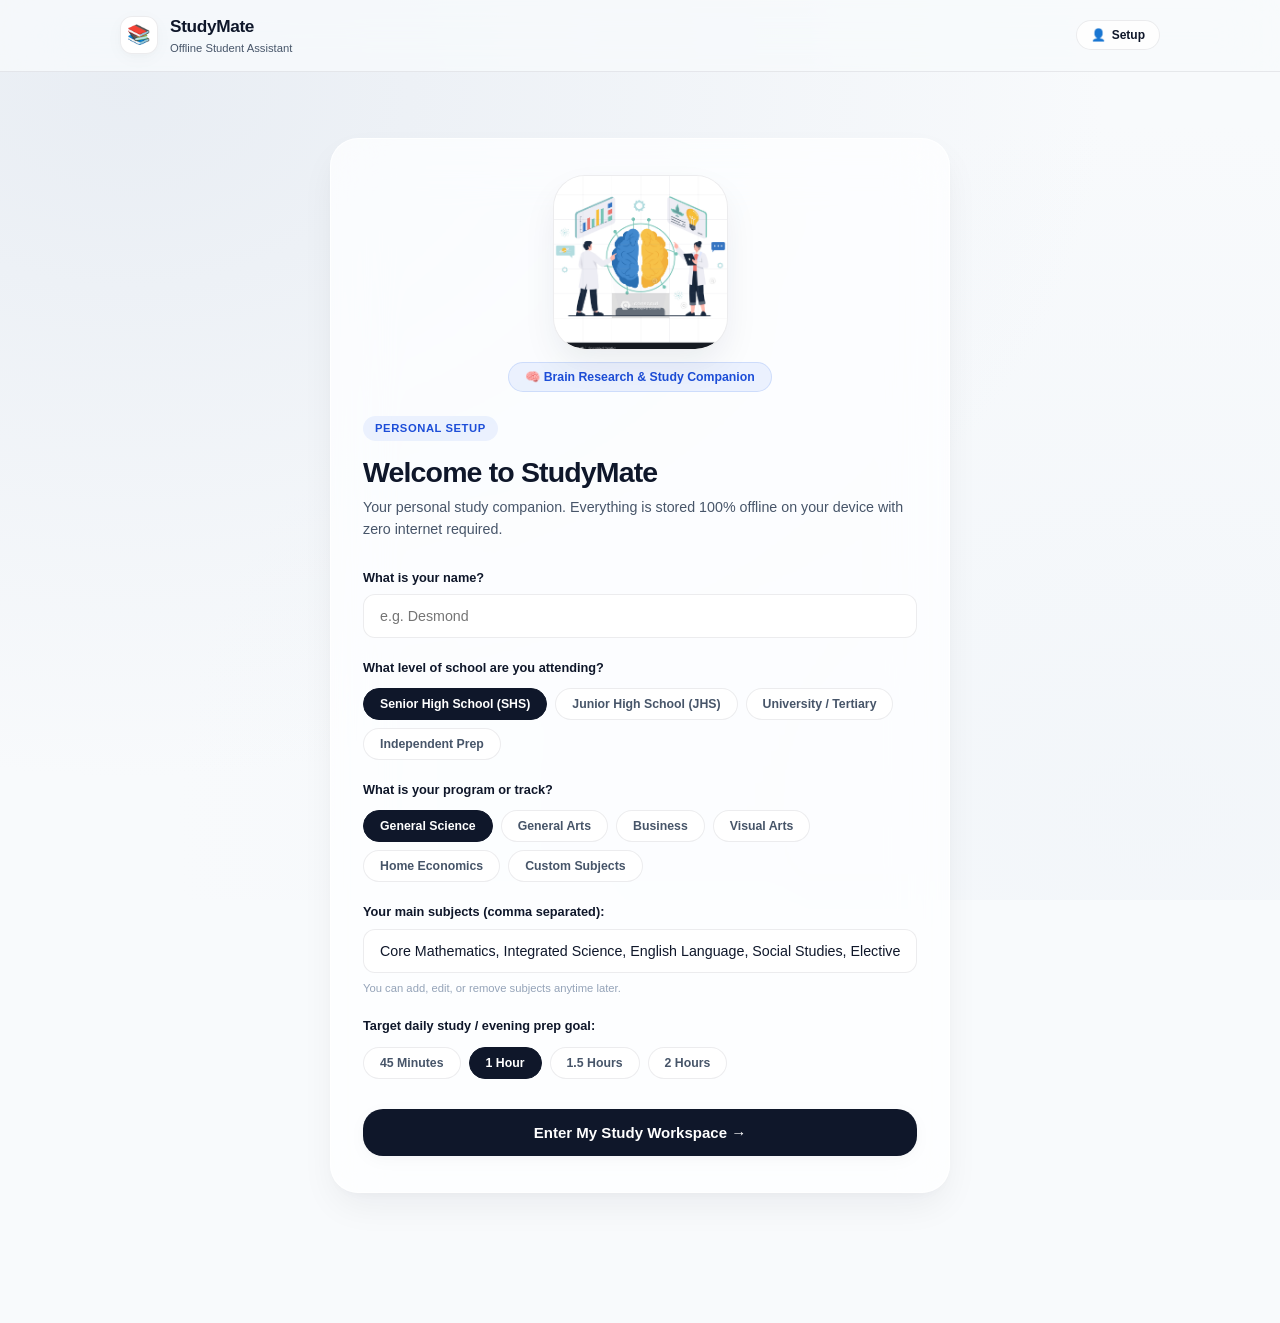
==== android/app/src/main/assets/www/index.html @ 277d9dea "Initial commit: StudyMate GH Offline Student Planner" ====
<!DOCTYPE html>
<html lang="en">
<head>
  <meta charset="UTF-8">
  <meta name="viewport" content="width=device-width, initial-scale=1.0, viewport-fit=cover">
  <title>StudyMate - Offline Student Assistant & Planner</title>
  <meta name="description" content="Minimalist, 100% offline personal student assistant, timetable, and study planner.">
  <meta name="theme-color" content="#f8fafc">
  <meta name="apple-mobile-web-app-capable" content="yes">
  <meta name="apple-mobile-web-app-status-bar-style" content="default">
  <link rel="manifest" href="manifest.json">
  <link rel="stylesheet" href="styles.css">
</head>
<body>
  <div class="app-layout">
    
    <!-- Top Fluid Header -->
    <header class="app-header">
      <div class="header-inner">
        <div class="brand-group">
          <div class="brand-mark">📚</div>
          <div>
            <h1 class="brand-text-title">StudyMate</h1>
            <p class="brand-text-sub">Offline Student Assistant</p>
          </div>
        </div>

        <div class="header-controls">
          <button id="btn-header-profile" class="btn-liquid btn-liquid-secondary" style="font-size: 0.8rem; padding: 7px 14px;" title="Profile & Settings">
            👤 <span id="header-user-label">Profile</span>
          </button>
        </div>
      </div>
    </header>

    <!-- Main Fluid Content Container -->
    <main class="content-wrapper">

      <!-- ================= 1. INITIAL INTRO & SETUP SCREEN ================= -->
      <section id="view-intro" class="intro-container">
        <div class="intro-hero-card">
          <div class="intro-mascot-wrapper">
            <div class="mascot-capsule-mini">
              <img src="People working on Brain Research Insight.png" alt="Brain Research & Insight" class="mascot-img">
            </div>
            <div class="mascot-intro-tag">🧠 Brain Research & Study Companion</div>
          </div>
          <span class="intro-badge">Personal Setup</span>
          <h2 class="intro-title">Welcome to StudyMate</h2>
          <p class="intro-subtitle">Your personal study companion. Everything is stored 100% offline on your device with zero internet required.</p>

          <form id="form-intro-setup" class="intro-form">
            <!-- Name Field -->
            <div class="form-field-group">
              <label for="intro-name" class="field-label">What is your name?</label>
              <input type="text" id="intro-name" class="input-liquid" placeholder="e.g. Desmond" required autocomplete="name">
            </div>

            <!-- School Level -->
            <div class="form-field-group">
              <label class="field-label">What level of school are you attending?</label>
              <div class="chip-options-grid" id="school-level-chips">
                <button type="button" class="select-chip active" data-level="Senior High School (SHS)">Senior High School (SHS)</button>
                <button type="button" class="select-chip" data-level="Junior High School (JHS)">Junior High School (JHS)</button>
                <button type="button" class="select-chip" data-level="University / Tertiary">University / Tertiary</button>
                <button type="button" class="select-chip" data-level="Independent / NovDec">Independent Prep</button>
              </div>
            </div>

            <!-- Program / Track -->
            <div class="form-field-group">
              <label class="field-label">What is your program or track?</label>
              <div class="chip-options-grid" id="program-track-chips">
                <button type="button" class="select-chip active" data-track="General Science">General Science</button>
                <button type="button" class="select-chip" data-track="General Arts">General Arts</button>
                <button type="button" class="select-chip" data-track="Business">Business</button>
                <button type="button" class="select-chip" data-track="Visual Arts">Visual Arts</button>
                <button type="button" class="select-chip" data-track="Home Economics">Home Economics</button>
                <button type="button" class="select-chip" data-track="Custom">Custom Subjects</button>
              </div>
            </div>

            <!-- Subjects to Include -->
            <div class="form-field-group">
              <label for="intro-subjects-input" class="field-label">Your main subjects (comma separated):</label>
              <input type="text" id="intro-subjects-input" class="input-liquid" value="Core Mathematics, Integrated Science, English Language, Social Studies, Elective Mathematics, Physics, Chemistry, Biology">
              <span class="field-hint">You can add, edit, or remove subjects anytime later.</span>
            </div>

            <!-- Daily Prep Goal -->
            <div class="form-field-group">
              <label class="field-label">Target daily study / evening prep goal:</label>
              <div class="chip-options-grid" id="prep-goal-chips">
                <button type="button" class="select-chip" data-goal="45">45 Minutes</button>
                <button type="button" class="select-chip active" data-goal="60">1 Hour</button>
                <button type="button" class="select-chip" data-goal="90">1.5 Hours</button>
                <button type="button" class="select-chip" data-goal="120">2 Hours</button>
              </div>
            </div>

            <button type="submit" class="btn-start-workspace">
              Enter My Study Workspace →
            </button>
          </form>
        </div>
      </section>

      <!-- ================= 2. PERSONAL DASHBOARD (ACTIVE WORKSPACE) ================= -->
      <section id="view-dashboard" class="dashboard-view" style="display: none;">
        
        <!-- Segmented iOS Navigation Control -->
        <div class="segmented-nav-container">
          <div class="segmented-nav" id="segmented-nav">
            <button class="segment-btn active" data-tab="assistant">Assistant</button>
            <button class="segment-btn" data-tab="timetable">Timetable</button>
            <button class="segment-btn" data-tab="assignments">Assignments & Tasks</button>
            <button class="segment-btn" data-tab="goals">Goals & Habits</button>
            <button class="segment-btn" data-tab="focus">Prep Timer</button>
            <button class="segment-btn" data-tab="about">About</button>
          </div>
        </div>

        <!-- TAB 1: ASSISTANT -->
        <div id="tab-assistant" class="tab-pane active">
          <div class="liquid-assistant-card">
            <div class="assistant-top-row">
              <h2 class="assistant-user-greeting" id="dash-greeting">Hello, Desmond</h2>
              <span class="assistant-copilot-tag">✨ Personal Study Copilot</span>
            </div>
            <p class="assistant-body-message" id="dash-assistant-msg">
              Welcome to your personal study hub. All your timetable slots, deadlines, and study streaks will be organized right here.
            </p>

            <!-- Interactive Animated Study Buddy -->
            <div class="mascot-companion-card" id="mascot-companion-widget">
              <div class="mascot-capsule" id="mascot-tap-trigger" title="Tap for study insight!">
                <img src="People working on Brain Research Insight.png" alt="Brain Research Insight" class="mascot-img" id="assistant-mascot-img">
                <div class="mascot-tap-hint">Tap me! ⚡</div>
              </div>
              <div class="mascot-speech-content">
                <div class="mascot-speech-header">
                  <span class="mascot-name-badge">🧠 StudyMate Buddy</span>
                  <span class="mascot-status-tag" id="companion-status-tag">Deep Focus</span>
                </div>
                <div class="mascot-speech-bubble" id="companion-speech-bubble">
                  <p id="companion-speech-text">“Ready to dive into focused study & insight? Let's build some serious momentum!”</p>
                </div>
              </div>
            </div>

            <div class="assistant-callout-liquid" id="dash-callout-box">
              <div class="callout-icon-circle" id="dash-callout-icon">📋</div>
              <div>
                <div class="callout-heading" id="dash-callout-title">Ready to set up your schedule?</div>
                <div class="callout-desc" id="dash-callout-desc">You can start by adding your class periods, upcoming homework, or evening prep targets.</div>
              </div>
            </div>

            <div class="quick-action-strip">
              <button id="btn-quick-add-task" class="btn-liquid btn-liquid-primary">+ Add Assignment</button>
              <button id="btn-quick-add-period" class="btn-liquid btn-liquid-secondary">+ Add Timetable Slot</button>
              <button id="btn-quick-timer" class="btn-liquid btn-liquid-secondary">Start Prep Timer</button>
            </div>
          </div>

          <!-- EXAM HORIZON (WASSCE / TARGET READINESS TRACKER) -->
          <div class="liquid-section" style="margin-top: 24px;">
            <div class="horizon-card" id="exam-horizon-card">
              <div class="horizon-header">
                <div>
                  <span class="horizon-eyebrow">📅 EXAM HORIZON</span>
                  <h3 class="horizon-name" id="horizon-exam-name">WASSCE</h3>
                </div>
                <button class="btn-horizon-config" id="btn-config-exam" type="button" title="Set target exam or date">⚙ Configure</button>
              </div>

              <div class="horizon-days-stat">
                <span class="horizon-big-num" id="horizon-days-left">--</span>
                <div class="horizon-days-label-group">
                  <span class="horizon-days-unit">Days Remaining</span>
                  <span class="horizon-date-target" id="horizon-target-date-str">Target Date</span>
                </div>
              </div>

              <div class="horizon-progress-track">
                <div class="horizon-progress-bar" id="horizon-progress-fill" style="width: 50%;"></div>
              </div>

              <div class="horizon-metrics-row">
                <div class="horizon-metric">
                  <span class="metric-val" id="horizon-prep-hours">-- hrs</span>
                  <span class="metric-lbl">Est. Prep Capacity</span>
                </div>
                <div class="horizon-metric-divider"></div>
                <div class="horizon-metric">
                  <span class="metric-val" id="horizon-weeks-left">-- wks</span>
                  <span class="metric-lbl">Weeks to Exam</span>
                </div>
                <div class="horizon-metric-divider"></div>
                <div class="horizon-metric">
                  <span class="metric-val" id="horizon-urgency-tag">On Track</span>
                  <span class="metric-lbl">Pacing Status</span>
                </div>
              </div>
            </div>
          </div>

          <!-- CLASS READY GUARDIAN (ESSENTIAL KIT CHECKLIST) -->
          <div class="liquid-section" style="margin-top: 24px;">
            <div class="kit-card" id="kit-guardian-card">
              <div class="kit-header-row">
                <div>
                  <div class="kit-eyebrow-row">
                    <span class="kit-badge-shield">🛡️ Anti-Sack Guardian</span>
                    <span class="kit-status-tag" id="kit-packed-status">0/0 Packed</span>
                  </div>
                  <h3 class="kit-title" id="kit-schedule-heading">Tomorrow's Kit Checklist</h3>
                  <p class="kit-sub" id="kit-schedule-sub">Never get sacked from class for missing graph books, mathsets, or lab gear.</p>
                </div>
                <button class="btn-liquid btn-liquid-secondary" style="font-size: 0.74rem; padding: 5px 12px;" id="btn-add-kit-item" type="button">+ Add Kit Item</button>
              </div>

              <div class="kit-items-list" id="kit-items-container">
                <!-- Dynamically rendered kit rows -->
              </div>
            </div>
          </div>

          <!-- Urgent / Upcoming Homework Strip -->
          <div class="liquid-section" style="margin-top: 24px;">
            <div class="section-header-row">
              <h3 class="section-title">Upcoming Tasks & Homework</h3>
              <span id="badge-urgent-count" class="item-tag tag-blue">0 items</span>
            </div>
            <div class="liquid-card" id="dash-tasks-container">
              <!-- Populated or empty state -->
            </div>
          </div>
        </div>

        <!-- TAB 2: TIMETABLE -->
        <div id="tab-timetable" class="tab-pane" style="display: none;">
          <div class="liquid-section">
            <div class="section-header-row">
              <div>
                <h3 class="section-title">Weekly Schedule</h3>
                <p class="brand-text-sub">Classes, practicals, and evening boarding prep</p>
              </div>
              <button id="btn-modal-add-timetable" class="btn-liquid btn-liquid-primary">+ Add Slot</button>
            </div>

            <!-- Day Selector Pills -->
            <div class="chip-options-grid" id="timetable-day-chips" style="margin: 6px 0 14px 0;">
              <button class="select-chip active" data-day="1">Monday</button>
              <button class="select-chip" data-day="2">Tuesday</button>
              <button class="select-chip" data-day="3">Wednesday</button>
              <button class="select-chip" data-day="4">Thursday</button>
              <button class="select-chip" data-day="5">Friday</button>
              <button class="select-chip" data-day="6">Saturday</button>
              <button class="select-chip" data-day="0">Sunday</button>
            </div>

            <div class="liquid-card" id="timetable-content-card">
              <!-- Populated timetable slots or clean empty state -->
            </div>
          </div>
        </div>

        <!-- TAB 3: ASSIGNMENTS & GROUP WORK -->
        <div id="tab-assignments" class="tab-pane" style="display: none;">
          <div class="liquid-section">
            <div class="section-header-row">
              <div>
                <h3 class="section-title">Assignments & Group Work</h3>
                <p class="brand-text-sub">Manage individual tasks and coordinate group members</p>
              </div>
              <button id="btn-modal-add-assignment" class="btn-liquid btn-liquid-primary">+ New Task</button>
            </div>

            <div id="assignments-almost-due-banner" style="display: none;"></div>
            <div class="chip-options-grid" id="assignment-filter-chips" style="margin: 6px 0 14px 0;">
              <button class="select-chip active" data-filter="all">All</button>
              <button class="select-chip" data-filter="pending">To-Do</button>
              <button class="select-chip" data-filter="group">Group Projects</button>
              <button class="select-chip" data-filter="completed">Completed</button>
            </div>

            <div class="liquid-card" id="assignments-content-card">
              <!-- Populated assignments or clean empty state -->
            </div>
          </div>
        </div>

        <!-- TAB 4: GOALS & HABITS -->
        <div id="tab-goals" class="tab-pane" style="display: none;">
          <div class="liquid-section">
            <div class="section-header-row">
              <div>
                <h3 class="section-title">Daily Goals & Study Habits</h3>
                <p class="brand-text-sub">Keep track of daily targets and study consistency</p>
              </div>
              <button id="btn-modal-add-goal" class="btn-liquid btn-liquid-primary">+ Add Target</button>
            </div>

            <div class="liquid-card" id="goals-content-card" style="margin-top: 10px;">
              <!-- Populated goals or clean empty state -->
            </div>
          </div>
        </div>

        <!-- TAB 5: PREP TIMER -->
        <div id="tab-focus" class="tab-pane" style="display: none;">
          <div class="liquid-section">
            <div class="section-header-row">
              <div>
                <h3 class="section-title">Focus & Prep Timer</h3>
                <p class="brand-text-sub">Offline study sessions with synthesized chime</p>
              </div>
            </div>

            <div class="liquid-card" style="text-align: center; padding: 36px 20px;">
              <!-- Focus Activity Stage (Lottie Vector Animation - Man Repairing Motherboard) -->
              <div class="timer-mascot-stage">
                <div class="timer-mascot-capsule" id="timer-mascot-box">
                  <div id="prep-lottie-stage" class="prep-lottie-stage"></div>
                  <div class="timer-mascot-overlay-badge" id="timer-mascot-badge">
                    <span id="timer-mascot-badge-text">Focus Ready</span>
                  </div>
                </div>
              </div>

              <div style="font-size: 0.85rem; font-weight: 700; color: var(--text-secondary); margin-bottom: 8px;" id="timer-subject-label">General Study</div>
              <div style="font-size: 3.8rem; font-weight: 800; letter-spacing: -0.04em; color: var(--text-primary); line-height: 1;" id="timer-display">25:00</div>
              <div style="font-size: 0.85rem; font-weight: 600; color: var(--text-muted); margin-top: 8px;" id="timer-mode-name">Focus Session • 5m Rest Scheduled</div>

              <!-- End of Focus / Rest Transition Card -->
              <div id="timer-rest-card" class="assistant-callout-liquid" style="display: none; max-width: 480px; margin: 18px auto 0 auto; text-align: left;">
                <div class="callout-icon-circle">☕</div>
                <div style="flex: 1;">
                  <div class="callout-heading" id="rest-card-heading">Focus Complete! Time to Recharge.</div>
                  <div class="callout-desc" id="rest-card-desc">You've completed your study session. Taking a quick break helps retain information.</div>
                  <div style="display: flex; gap: 8px; margin-top: 10px;">
                    <button id="btn-start-rest" class="btn-liquid btn-liquid-primary" style="font-size: 0.8rem; padding: 6px 14px;">Start Rest (<span id="rest-duration-text">5m</span>)</button>
                    <button id="btn-skip-rest" class="btn-liquid btn-liquid-secondary" style="font-size: 0.8rem; padding: 6px 12px;">Skip Break</button>
                  </div>
                </div>
              </div>

              <!-- 5 Presets + Custom Button -->
              <div class="chip-options-grid" style="justify-content: center; margin: 24px 0 16px 0;" id="timer-preset-chips">
                <!-- Populated dynamically via app.js -->
              </div>

              <!-- Controls -->
              <div style="display: flex; justify-content: center; gap: 14px;">
                <button id="btn-timer-reset" class="btn-liquid btn-liquid-secondary">Reset</button>
                <button id="btn-timer-toggle" class="btn-liquid btn-liquid-primary" style="padding: 12px 32px; font-size: 0.95rem;">
                  <span id="timer-toggle-label">Start Focus</span>
                </button>
              </div>

              <div style="margin-top: 24px; font-size: 0.8rem; color: var(--text-secondary);">
                Today's Total: <strong id="timer-today-mins">0 mins</strong>
              </div>
            </div>
          </div>
        </div>

        <!-- TAB 6: ABOUT US -->
        <div id="tab-about" class="tab-pane" style="display: none;">
          <div class="liquid-section">

            <!-- Hero Banner -->
            <div class="about-hero-banner">
              <div class="about-hero-icon">🧠</div>
              <h2 class="about-hero-title">StudyMate</h2>
              <p class="about-hero-sub">Built with passion by brothers who understand the grind.</p>
              <div class="about-hero-badges">
                <span class="item-tag tag-blue">v1.0</span>
                <span class="item-tag tag-green">100% Offline</span>
                <span class="item-tag">Open Spirit</span>
              </div>
            </div>

            <!-- Mission Card -->
            <div class="liquid-card about-mission-card" style="margin: 18px 0;">
              <div class="about-mission-icon">🎯</div>
              <h3 class="about-section-heading">Our Mission</h3>
              <p class="about-body-text">StudyMate was born out of one simple frustration — students spending more time managing their study apps than actually studying. We wanted something clean, fast, offline, and genuinely useful. No distractions. No subscriptions. Just focus.</p>
            </div>

            <!-- Offline Data Vault -->
            <div class="liquid-card backup-vault-card" style="margin: 18px 0;">
              <div style="display: flex; align-items: center; gap: 12px; margin-bottom: 8px;">
                <span style="font-size: 1.4rem;">🛡️</span>
                <div>
                  <h3 class="about-section-heading" style="margin-bottom: 2px;">Offline Data Vault</h3>
                  <p class="about-body-text" style="font-size: 0.8rem; margin: 0;">Export your entire schedule, tasks, habits, and kit to a safe JSON file or restore anytime.</p>
                </div>
              </div>
              <div style="display: flex; gap: 10px; margin-top: 14px; flex-wrap: wrap;">
                <button id="btn-about-export-backup" class="btn-liquid btn-liquid-primary" style="font-size: 0.78rem;" type="button">⬇ Export Full Backup (.json)</button>
                <button id="btn-about-trigger-import" class="btn-liquid btn-liquid-secondary" style="font-size: 0.78rem;" type="button">⬆ Restore from File</button>
              </div>
            </div>

            <!-- Developers Section -->
            <h3 class="about-section-heading" style="margin: 24px 0 14px 0; font-size: 1rem;">👨‍💻 The Team</h3>

            <!-- Dev Card 1 -->
            <div class="about-dev-card">
              <div class="about-dev-avatar">D</div>
              <div class="about-dev-info">
                <div class="about-dev-name">Desmond</div>
                <div class="about-dev-role">Co-Founder &amp; Lead Developer</div>
                <p class="about-dev-bio">The architect behind StudyMate. Desmond handles the core logic, UI systems, and the grand vision of what a student productivity tool should feel like. Ships features fast, thinks deep.</p>
                <div class="about-dev-tags">
                  <span class="item-tag tag-blue">JavaScript</span>
                  <span class="item-tag tag-green">UI/UX</span>
                  <span class="item-tag">Architecture</span>
                </div>
              </div>
            </div>

            <!-- Dev Card 2 -->
            <div class="about-dev-card" style="margin-top: 14px;">
              <div class="about-dev-avatar" style="background: linear-gradient(135deg, var(--accent-green), #34d399);">B</div>
              <div class="about-dev-info">
                <div class="about-dev-name">#Brother</div>
                <div class="about-dev-role">Co-Founder &amp; Creative Director</div>
                <p class="about-dev-bio">The creative force. #Brother shapes the product experience, refines interactions, and ensures every detail feels right. If it looks good and feels smooth, that's his fingerprint.</p>
                <div class="about-dev-tags">
                  <span class="item-tag tag-green">Design</span>
                  <span class="item-tag">Product</span>
                  <span class="item-tag tag-blue">QA</span>
                </div>
              </div>
            </div>

            <!-- Built With Section -->
            <div class="liquid-card" style="margin-top: 20px; padding: 18px 20px;">
              <h3 class="about-section-heading">🛠️ Built With</h3>
              <div class="about-tech-grid">
                <div class="about-tech-item"><span class="about-tech-icon">📄</span><span>HTML5</span></div>
                <div class="about-tech-item"><span class="about-tech-icon">🎨</span><span>Vanilla CSS</span></div>
                <div class="about-tech-item"><span class="about-tech-icon">⚡</span><span>Vanilla JS</span></div>
                <div class="about-tech-item"><span class="about-tech-icon">🎭</span><span>Lottie Animations</span></div>
                <div class="about-tech-item"><span class="about-tech-icon">💾</span><span>LocalStorage</span></div>
                <div class="about-tech-item"><span class="about-tech-icon">📱</span><span>PWA Ready</span></div>
              </div>
            </div>

            <!-- Footer Note -->
            <div class="about-footer-note">
              <p>Made with ❤️ for every student grinding hard. No cloud. No tracking. Just you and your goals.</p>
              <p style="margin-top: 6px; font-size: 0.78rem; color: var(--text-muted);">StudyMate © 2025 — All rights reserved.</p>
            </div>

          </div>
        </div>

      </section>

    </main>
  </div>

  <!-- ================= MODALS ================= -->

  <!-- Modal 1: Add Assignment -->
  <div class="liquid-modal-overlay" id="modal-assignment">
    <div class="liquid-modal-content">
      <div class="modal-header-row">
        <h3 class="modal-title-text">New Assignment / Project</h3>
        <button class="modal-close-icon" data-close="modal-assignment">&times;</button>
      </div>

      <form id="form-add-assignment" style="display: flex; flex-direction: column; gap: 14px;">
        <div class="form-field-group">
          <label class="field-label">Assignment Title *</label>
          <input type="text" id="task-title" class="input-liquid" placeholder="e.g. Exercise on Quadratic Equations" required>
        </div>

        <div style="display: flex; gap: 12px;">
          <div class="form-field-group" style="flex: 1.2;">
            <div style="display: flex; justify-content: space-between; align-items: center; margin-bottom: 5px;">
              <label class="field-label" style="margin-bottom: 0;">Subject *</label>
              <button type="button" id="btn-toggle-custom-subject" style="font-size: 0.74rem; color: var(--accent-blue); background: none; border: none; cursor: pointer; font-weight: 600; padding: 0;">+ Type Custom</button>
            </div>
            <select id="task-subject-select" class="input-liquid">
              <option value="" disabled selected>Choose a subject...</option>
            </select>
            <input type="text" id="task-subject-custom" class="input-liquid" placeholder="Type custom subject name..." style="display: none; margin-top: 6px;">
            <input type="hidden" id="task-edit-id" value="">
          </div>
          <div class="form-field-group" style="flex: 0.8;">
            <label class="field-label">Due Date *</label>
            <input type="date" id="task-due" class="input-liquid" required>
          </div>
        </div>

        <div style="display: flex; gap: 12px;">
          <div class="form-field-group" style="flex: 1;">
            <label class="field-label">Type</label>
            <select id="task-type" class="input-liquid">
              <option value="individual">Individual Task</option>
              <option value="group">&#x1F465; Group Project</option>
            </select>
          </div>
          <div class="form-field-group" style="flex: 1;">
            <label class="field-label">Priority</label>
            <select id="task-priority" class="input-liquid">
              <option value="medium">Standard</option>
              <option value="high">Urgent</option>
              <option value="low">Low</option>
            </select>
          </div>
        </div>

        <!-- Group Members field (if group) -->
        <div class="form-field-group" id="group-task-members-field" style="display: none;">
          <label class="field-label">Group Members (comma separated)</label>
          <input type="text" id="task-members" class="input-liquid" placeholder="e.g. Kwame, Ama, Kojo">
        </div>

        <div class="form-field-group">
          <label class="field-label">Notes &amp; Instructions (Optional)</label>
          <input type="text" id="task-notes" class="input-liquid" placeholder="Page numbers or teacher instructions">
        </div>

        <div style="display: flex; justify-content: flex-end; gap: 10px; margin-top: 8px;">
          <button type="button" class="btn-liquid btn-liquid-secondary" data-close="modal-assignment">Cancel</button>
          <button type="submit" class="btn-liquid btn-liquid-primary">Save Assignment</button>
        </div>
      </form>
    </div>
  </div>

  <!-- Modal 2: Add Timetable Slot -->
  <div class="liquid-modal-overlay" id="modal-timetable">
    <div class="liquid-modal-content">
      <div class="modal-header-row">
        <h3 class="modal-title-text" id="modal-timetable-title">Add Schedule Slot</h3>
        <button class="modal-close-icon" data-close="modal-timetable">&times;</button>
      </div>

      <form id="form-add-timetable" style="display: flex; flex-direction: column; gap: 14px;">
        <input type="hidden" id="slot-edit-id" value="">
        <div class="form-field-group">
          <div style="display: flex; justify-content: space-between; align-items: center; margin-bottom: 5px;">
            <label class="field-label" style="margin-bottom: 0;">Subject / Activity *</label>
            <button type="button" id="btn-toggle-custom-slot-subject" style="font-size: 0.74rem; color: var(--accent-blue); background: none; border: none; cursor: pointer; font-weight: 600; padding: 0;">+ Type Custom</button>
          </div>
          <select id="slot-subject-select" class="input-liquid">
            <option value="" disabled selected>Choose a subject...</option>
          </select>
          <input type="text" id="slot-subject-custom" class="input-liquid" placeholder="Type custom subject or activity..." style="display: none; margin-top: 6px;">
        </div>

        <div style="display: flex; gap: 12px;">
          <div class="form-field-group" style="flex: 1;">
            <label class="field-label">Day of Week</label>
            <select id="slot-day" class="input-liquid">
              <option value="1">Monday</option>
              <option value="2">Tuesday</option>
              <option value="3">Wednesday</option>
              <option value="4">Thursday</option>
              <option value="5">Friday</option>
              <option value="6">Saturday</option>
              <option value="0">Sunday</option>
            </select>
          </div>
          <div class="form-field-group" style="flex: 1;">
            <label class="field-label">Category</label>
            <select id="slot-type" class="input-liquid">
              <option value="class">Class Period</option>
              <option value="prep">&#x1F319; Evening Prep</option>
              <option value="lab">Science / ICT Lab</option>
            </select>
          </div>
        </div>

        <div style="display: flex; gap: 12px;">
          <div class="form-field-group" style="flex: 1;">
            <label class="field-label">Start Time</label>
            <input type="time" id="slot-start" class="input-liquid" value="08:00" required>
          </div>
          <div class="form-field-group" style="flex: 1;">
            <label class="field-label">End Time</label>
            <input type="time" id="slot-end" class="input-liquid" value="08:50" required>
          </div>
        </div>

        <div class="form-field-group">
          <label class="field-label">Room or Teacher (Optional)</label>
          <input type="text" id="slot-room" class="input-liquid" placeholder="e.g. Science Lab 1 - Mr. Mensah">
        </div>

        <div style="display: flex; justify-content: flex-end; gap: 10px; margin-top: 8px;">
          <button type="button" class="btn-liquid btn-liquid-secondary" data-close="modal-timetable">Cancel</button>
          <button type="submit" id="btn-submit-timetable-slot" class="btn-liquid btn-liquid-primary">Add Slot</button>
        </div>
      </form>
    </div>
  </div>

  <!-- Modal 3: Add Goal / Habit -->
  <div class="liquid-modal-overlay" id="modal-goal">
    <div class="liquid-modal-content">
      <div class="modal-header-row">
        <h3 class="modal-title-text">New Target or Habit</h3>
        <button class="modal-close-icon" data-close="modal-goal">&times;</button>
      </div>

      <form id="form-add-goal" style="display: flex; flex-direction: column; gap: 14px;">
        <div class="form-field-group">
          <label class="field-label">Type</label>
          <select id="goal-type" class="input-liquid">
            <option value="daily">&#x1F3AF; Today's Goal</option>
            <option value="habit">&#x1F525; Daily Study Habit (Recurring Streak)</option>
          </select>
        </div>

        <div class="form-field-group">
          <label class="field-label">Description *</label>
          <input type="text" id="goal-desc" class="input-liquid" placeholder="e.g. Solve 5 Past Questions on Trigonometry" required>
        </div>

        <div class="form-field-group">
          <label class="field-label">Subject</label>
          <input type="text" id="goal-subject-input" class="input-liquid" placeholder="e.g. Core Mathematics" list="user-subjects-datalist">
          <datalist id="user-subjects-datalist"></datalist>
        </div>

        <div style="display: flex; justify-content: flex-end; gap: 10px; margin-top: 8px;">
          <button type="button" class="btn-liquid btn-liquid-secondary" data-close="modal-goal">Cancel</button>
          <button type="submit" class="btn-liquid btn-liquid-primary">Save Target</button>
        </div>
      </form>
    </div>
  </div>

  <!-- Modal 4: Profile & Settings -->
  <div class="liquid-modal-overlay" id="modal-profile">
    <div class="liquid-modal-content">
      <div class="modal-header-row">
        <h3 class="modal-title-text">Student Profile &amp; Settings</h3>
        <button class="modal-close-icon" data-close="modal-profile">&times;</button>
      </div>

      <div style="display: flex; flex-direction: column; gap: 16px;">
        <div style="background: var(--bg-page); padding: 14px 16px; border-radius: var(--radius-sm);">
          <div style="font-size: 0.95rem; font-weight: 700;" id="prof-display-name">Student</div>
          <div style="font-size: 0.8rem; color: var(--text-secondary);" id="prof-display-track">Track</div>
          <div style="font-size: 0.78rem; color: var(--text-muted); margin-top: 4px;" id="prof-display-subjects">Subjects</div>
        </div>

        <div>
          <h4 style="font-size: 0.88rem; font-weight: 700; margin-bottom: 6px;">Offline Data Vault</h4>
          <p style="font-size: 0.8rem; color: var(--text-secondary); margin-bottom: 10px;">Safeguard your timetable, assignments, streaks, and kit checklist. Export to a clean JSON file or restore anytime.</p>
          <div style="display: flex; gap: 10px; flex-wrap: wrap;">
            <button id="btn-export-backup" class="btn-liquid btn-liquid-secondary" type="button">⬇ Export Data Backup</button>
            <button id="btn-trigger-import" class="btn-liquid btn-liquid-secondary" type="button">⬆ Restore Backup</button>
            <input type="file" id="input-backup-file" accept=".json" style="display: none;">
          </div>
        </div>

        <div>
          <h4 style="font-size: 0.88rem; font-weight: 700; margin-bottom: 6px;">Data &amp; Reset</h4>
          <p style="font-size: 0.8rem; color: var(--text-secondary); margin-bottom: 10px;">You can change your setup or reset to start over.</p>
          <div style="display: flex; gap: 10px;">
            <button id="btn-edit-setup" class="btn-liquid btn-liquid-secondary">Edit Setup Options</button>
            <button id="btn-reset-all" class="btn-liquid btn-liquid-secondary" style="color: var(--accent-red);">Clear All Data</button>
          </div>
        </div>
      </div>
    </div>
  </div>

  <!-- Modal 5: Custom Timer Preset -->
  <div class="liquid-modal-overlay" id="modal-custom-timer">
    <div class="liquid-modal-content">
      <div class="modal-header-row">
        <h3 class="modal-title-text">Create Custom Focus &amp; Rest Time</h3>
        <button class="modal-close-icon" data-close="modal-custom-timer">&times;</button>
      </div>

      <form id="form-custom-timer" style="display: flex; flex-direction: column; gap: 14px;">
        <div class="form-field-group">
          <label class="field-label">Focus / Study Duration (Minutes) *</label>
          <input type="number" id="custom-study-mins" class="input-liquid" placeholder="e.g. 50" min="1" max="240" required value="50">
        </div>

        <div class="form-field-group">
          <label class="field-label">Rest / Break Duration (Minutes)</label>
          <input type="number" id="custom-rest-mins" class="input-liquid" placeholder="e.g. 10" min="1" max="60" required value="10">
          <span class="field-hint">Auto-calculated to ~20% of study time, but you can customize it.</span>
        </div>

        <div class="form-field-group">
          <label class="field-label">Label / Name (Optional)</label>
          <input type="text" id="custom-timer-label" class="input-liquid" placeholder="e.g. 50m Deep Review">
        </div>

        <div style="display: flex; justify-content: flex-end; gap: 10px; margin-top: 8px;">
          <button type="button" class="btn-liquid btn-liquid-secondary" data-close="modal-custom-timer">Cancel</button>
          <button type="submit" class="btn-liquid btn-liquid-primary">Save Custom Preset</button>
        </div>
      </form>
    </div>
  </div>

  <!-- Modal 6: Configure Exam Target -->
  <div class="liquid-modal-overlay" id="modal-exam-target">
    <div class="liquid-modal-content">
      <div class="modal-header-row">
        <h3 class="modal-title-text">Configure Target Exam</h3>
        <button class="modal-close-icon" data-close="modal-exam-target">&times;</button>
      </div>

      <form id="form-exam-target" style="display: flex; flex-direction: column; gap: 14px;">
        <div class="form-field-group">
          <label class="field-label">Exam Name *</label>
          <input type="text" id="target-exam-name" class="input-liquid" placeholder="e.g. WASSCE, Internal Mocks, Nov/Dec" required>
        </div>

        <div class="form-field-group">
          <label class="field-label">Target Exam Date *</label>
          <input type="date" id="target-exam-date" class="input-liquid" required>
        </div>

        <div class="form-field-group">
          <label class="field-label">Daily Study Target (Hours)</label>
          <input type="number" id="target-exam-hours" class="input-liquid" min="1" max="12" step="0.5" value="3" required>
          <span class="field-hint">Calculates estimated prep capacity until exam day.</span>
        </div>

        <div style="display: flex; justify-content: flex-end; gap: 10px; margin-top: 8px;">
          <button type="button" class="btn-liquid btn-liquid-secondary" data-close="modal-exam-target">Cancel</button>
          <button type="submit" class="btn-liquid btn-liquid-primary">Save Exam Target</button>
        </div>
      </form>
    </div>
  </div>

  <!-- Modal 7: Add Custom Kit Item -->
  <div class="liquid-modal-overlay" id="modal-kit-item">
    <div class="liquid-modal-content">
      <div class="modal-header-row">
        <h3 class="modal-title-text">Add Essential Kit Item</h3>
        <button class="modal-close-icon" data-close="modal-kit-item">&times;</button>
      </div>

      <form id="form-kit-item" style="display: flex; flex-direction: column; gap: 14px;">
        <div class="form-field-group">
          <label class="field-label">Kit Item Description *</label>
          <input type="text" id="kit-input-name" class="input-liquid" placeholder="e.g. Graph Book, Casio fx-991, Drawing Board" required>
        </div>

        <div class="form-field-group">
          <label class="field-label">Relevant Subject / Period (Optional)</label>
          <input type="text" id="kit-input-subject" class="input-liquid" placeholder="e.g. Core Mathematics, Chemistry" list="user-subjects-datalist">
        </div>

        <div style="display: flex; justify-content: flex-end; gap: 10px; margin-top: 8px;">
          <button type="button" class="btn-liquid btn-liquid-secondary" data-close="modal-kit-item">Cancel</button>
          <button type="submit" class="btn-liquid btn-liquid-primary">Add Item</button>
        </div>
      </form>
    </div>
  </div>

  <!-- Task Completion Celebration Overlay (Lottie Successfully Done) -->
  <div id="celebration-modal" class="celebration-overlay" style="display: none;">
    <div class="celebration-card">
      <div id="celebration-lottie" class="celebration-lottie-box"></div>
      <h3 class="celebration-title">Task Completed! 🎉</h3>
      <p class="celebration-desc" id="celebration-task-title">Great work on finishing your task.</p>
      <button type="button" class="btn-liquid btn-liquid-primary" style="margin-top: 14px; padding: 7px 22px; font-size: 0.85rem;" id="btn-close-celebration">Continue</button>
    </div>
  </div>

  <!-- Offline Lottie Vector Animation Engine -->
  <script src="lottie.min.js"></script>
  <!-- Core JavaScript -->
  <script src="app.js"></script>
</body>
</html>
---- android/app/src/main/assets/www/styles.css ----
/* ==========================================================================
   StudyMate - iPhone Liquidity UI Design System
   Minimalist Off-White Frosted Glassmorphism | Zero Glow | Full Fluid Layout
   ========================================================================== */

:root {
  /* Off-White & Neutral Tones */
  --bg-page: #f8fafc;
  --bg-page-secondary: #f1f5f9;

  /* Frosted Glassmorphic Cards (iPhone Liquidity) */
  --glass-card: rgba(255, 255, 255, 0.75);
  --glass-card-elevated: rgba(255, 255, 255, 0.9);
  --glass-card-subtle: rgba(255, 255, 255, 0.5);
  --glass-blur: blur(28px) saturate(190%);
  --surface-card: rgba(255, 255, 255, 0.88);
  --surface-hover: rgba(15, 23, 42, 0.04);

  /* Hairline Borders */
  --border-hairline: rgba(15, 23, 42, 0.08);
  --border-light: rgba(255, 255, 255, 0.8);
  --border-focus: #0f172a;

  /* Typography - Clean Slate & Deep Charcoal */
  --text-primary: #0f172a;
  --text-secondary: #475569;
  --text-muted: #94a3b8;
  --text-inverse: #ffffff;

  /* Accent Tones - Refined & Natural (No Neon) */
  --accent-dark: #0f172a;
  --accent-blue: #2563eb;
  --accent-green: #059669;
  --accent-amber: #d97706;
  --accent-red: #dc2626;

  /* Badges & Tags */
  --tag-bg-blue: rgba(37, 99, 235, 0.08);
  --tag-text-blue: #1d4ed8;
  --tag-bg-green: rgba(5, 150, 105, 0.08);
  --tag-text-green: #047857;
  --tag-bg-amber: rgba(217, 119, 6, 0.08);
  --tag-text-amber: #b45309;
  --tag-bg-red: rgba(220, 38, 38, 0.1);
  --tag-text-red: #dc2626;

  /* Radii - iPhone Squircle Hierarchy */
  --radius-xs: 8px;
  --radius-sm: 12px;
  --radius-md: 20px;
  --radius-lg: 28px;
  --radius-pill: 9999px;

  /* Pure Matte / Soft Shadows (Zero Glow) */
  --shadow-soft: 0 4px 20px -2px rgba(15, 23, 42, 0.04), 0 2px 6px -1px rgba(15, 23, 42, 0.02);
  --shadow-elevated: 0 16px 36px -4px rgba(15, 23, 42, 0.06), 0 4px 12px -2px rgba(15, 23, 42, 0.03);
  --shadow-sheet: 0 -12px 40px rgba(15, 23, 42, 0.08);

  /* Transitions */
  --transition-smooth: 0.25s cubic-bezier(0.16, 1, 0.3, 1);
}

/* Reset & Base */
*,
*::before,
*::after {
  box-sizing: border-box;
  margin: 0;
  padding: 0;
  -webkit-tap-highlight-color: transparent;
}

html,
body {
  width: 100%;
  min-height: 100vh;
  background-color: var(--bg-page);
  color: var(--text-primary);
  font-family: -apple-system, BlinkMacSystemFont, "SF Pro Display", "SF Pro Text", "Segoe UI", Roboto, sans-serif;
  font-size: 15px;
  line-height: 1.5;
  -webkit-font-smoothing: antialiased;
  -moz-osx-font-smoothing: grayscale;
}

/* Fluid Liquid Layout (Full Screen, Adaptive & Spaced Out) */
.app-layout {
  width: 100%;
  min-height: 100vh;
  display: flex;
  flex-direction: column;
  background:
    radial-gradient(at 10% 10%, rgba(226, 232, 240, 0.7) 0px, transparent 60%),
    radial-gradient(at 90% 90%, rgba(241, 245, 249, 0.8) 0px, transparent 60%),
    var(--bg-page);
  background-attachment: fixed;
}

.content-wrapper {
  width: 100%;
  max-width: 1040px;
  margin: 0 auto;
  padding: 24px 20px calc(100px + env(safe-area-inset-bottom, 0px)) 20px;
  flex: 1;
}

@media (min-width: 768px) {
  .content-wrapper {
    padding: 36px 32px calc(100px + env(safe-area-inset-bottom, 0px)) 32px;
  }
}

/* ================= Minimal Top Header ================= */
.app-header {
  position: sticky;
  top: 0;
  z-index: 40;
  background: rgba(248, 250, 252, 0.8);
  backdrop-filter: var(--glass-blur);
  -webkit-backdrop-filter: var(--glass-blur);
  border-bottom: 1px solid var(--border-hairline);
  padding: 14px 24px;
}

.header-inner {
  max-width: 1040px;
  margin: 0 auto;
  display: flex;
  align-items: center;
  justify-content: space-between;
}

.brand-group {
  display: flex;
  align-items: center;
  gap: 12px;
}

.brand-mark {
  width: 38px;
  height: 38px;
  border-radius: var(--radius-sm);
  background: #ffffff;
  border: 1px solid var(--border-hairline);
  box-shadow: var(--shadow-soft);
  display: flex;
  align-items: center;
  justify-content: center;
  font-size: 19px;
}

.brand-text-title {
  font-size: 1.15rem;
  font-weight: 700;
  color: var(--text-primary);
  letter-spacing: -0.02em;
}

.brand-text-sub {
  font-size: 0.75rem;
  color: var(--text-secondary);
  font-weight: 500;
}

.header-controls {
  display: flex;
  align-items: center;
  gap: 10px;
}

/* ================= 1. CLEAN INTRO / ONBOARDING SCREEN ================= */
.intro-container {
  max-width: 620px;
  margin: 30px auto;
  animation: slideUpFade 0.4s var(--transition-smooth);
}

@keyframes slideUpFade {
  from {
    opacity: 0;
    transform: translateY(16px);
  }

  to {
    opacity: 1;
    transform: translateY(0);
  }
}

.intro-hero-card {
  background: var(--glass-card);
  backdrop-filter: var(--glass-blur);
  -webkit-backdrop-filter: var(--glass-blur);
  border: 1px solid var(--border-light);
  border-radius: var(--radius-lg);
  padding: 36px 32px;
  box-shadow: var(--shadow-elevated);
}

.intro-badge {
  display: inline-block;
  font-size: 0.75rem;
  font-weight: 700;
  text-transform: uppercase;
  letter-spacing: 0.05em;
  padding: 4px 12px;
  border-radius: var(--radius-pill);
  background: var(--tag-bg-blue);
  color: var(--tag-text-blue);
  margin-bottom: 14px;
}

.intro-title {
  font-size: 1.9rem;
  font-weight: 800;
  color: var(--text-primary);
  letter-spacing: -0.03em;
  line-height: 1.2;
}

.intro-subtitle {
  font-size: 0.95rem;
  color: var(--text-secondary);
  margin-top: 8px;
  line-height: 1.5;
}

.intro-form {
  margin-top: 28px;
  display: flex;
  flex-direction: column;
  gap: 20px;
}

.form-field-group {
  display: flex;
  flex-direction: column;
  gap: 7px;
}

.field-label {
  font-size: 0.85rem;
  font-weight: 600;
  color: var(--text-primary);
}

.field-hint {
  font-size: 0.75rem;
  color: var(--text-muted);
}

.input-liquid {
  width: 100%;
  padding: 13px 16px;
  background: rgba(255, 255, 255, 0.85);
  border: 1px solid var(--border-hairline);
  border-radius: var(--radius-sm);
  color: var(--text-primary);
  font-size: 0.95rem;
  font-family: inherit;
  outline: none;
  transition: var(--transition-smooth);
}

.input-liquid:focus {
  background: #ffffff;
  border-color: var(--border-focus);
  box-shadow: 0 0 0 3px rgba(15, 23, 42, 0.08);
}

.chip-options-grid {
  display: flex;
  flex-wrap: wrap;
  gap: 8px;
  margin-top: 4px;
}

.select-chip {
  padding: 8px 16px;
  border-radius: var(--radius-pill);
  background: rgba(255, 255, 255, 0.8);
  border: 1px solid var(--border-hairline);
  color: var(--text-secondary);
  font-size: 0.82rem;
  font-weight: 600;
  cursor: pointer;
  transition: var(--transition-smooth);
}

.select-chip:hover {
  background: #ffffff;
  color: var(--text-primary);
}

.select-chip.active {
  background: var(--text-primary);
  color: var(--text-inverse);
  border-color: var(--text-primary);
}

.btn-start-workspace {
  margin-top: 10px;
  padding: 15px 28px;
  border-radius: var(--radius-md);
  background: var(--text-primary);
  color: var(--text-inverse);
  font-size: 1rem;
  font-weight: 700;
  border: none;
  cursor: pointer;
  display: flex;
  align-items: center;
  justify-content: center;
  gap: 8px;
  transition: var(--transition-smooth);
  box-shadow: var(--shadow-soft);
}

.btn-start-workspace:hover {
  transform: translateY(-1px);
  box-shadow: var(--shadow-elevated);
}

.btn-start-workspace:active {
  transform: scale(0.99);
}

/* ================= 2. MAIN DASHBOARD (POST-SETUP) ================= */
.dashboard-view {
  display: flex;
  flex-direction: column;
  gap: 28px;
  animation: fadeIn 0.3s ease;
}

@keyframes fadeIn {
  from {
    opacity: 0;
  }

  to {
    opacity: 1;
  }
}

/* Segmented Control / Bottom Floating Navigation Strip (Liquid Glass) */
.segmented-nav-container {
  position: fixed;
  bottom: calc(18px + env(safe-area-inset-bottom, 0px));
  left: 0;
  right: 0;
  display: flex;
  justify-content: center;
  z-index: 950;
  padding: 0 16px;
  pointer-events: none;
}

.segmented-nav {
  pointer-events: auto;
  display: inline-flex;
  padding: 5px;
  background: rgba(255, 255, 255, 0.9);
  backdrop-filter: blur(28px) saturate(190%);
  -webkit-backdrop-filter: blur(28px) saturate(190%);
  border-radius: var(--radius-pill);
  border: 1px solid rgba(15, 23, 42, 0.1);
  gap: 3px;
  overflow-x: auto;
  max-width: 96vw;
  box-shadow: 0 10px 30px -4px rgba(15, 23, 42, 0.1), 0 2px 6px rgba(15, 23, 42, 0.04);
}

.segment-btn {
  padding: 9px 18px;
  border-radius: var(--radius-pill);
  border: none;
  background: transparent;
  color: var(--text-secondary);
  font-size: 0.85rem;
  font-weight: 600;
  cursor: pointer;
  white-space: nowrap;
  transition: var(--transition-smooth);
}

.segment-btn:hover {
  color: var(--text-primary);
  background: rgba(15, 23, 42, 0.04);
}

.segment-btn.active {
  background: #ffffff;
  color: var(--text-primary);
  box-shadow: 0 2px 8px rgba(15, 23, 42, 0.08);
  font-weight: 700;
}

/* Assistant Card - Liquid Minimalist */
.liquid-assistant-card {
  background: var(--glass-card);
  backdrop-filter: var(--glass-blur);
  -webkit-backdrop-filter: var(--glass-blur);
  border: 1px solid var(--border-light);
  border-radius: var(--radius-lg);
  padding: 28px 30px;
  box-shadow: var(--shadow-soft);
  display: flex;
  flex-direction: column;
  gap: 16px;
}

.form-field-row {
  display: flex;
  flex-direction: column;
  gap: 16px;
}

/* ==========================================================================
   StudyMate Animated Mascot & Companion Experience (Liquid & Off-White)
   ========================================================================== */
.intro-mascot-wrapper {
  display: flex;
  flex-direction: column;
  align-items: center;
  margin-bottom: 24px;
  animation: mascotFloat 4s ease-in-out infinite alternate;
}

.mascot-capsule-mini {
  width: 175px;
  height: 175px;
  border-radius: 32px;
  background: #ffffff;
  backdrop-filter: var(--glass-blur);
  -webkit-backdrop-filter: var(--glass-blur);
  border: 1.5px solid rgba(15, 23, 42, 0.08);
  box-shadow: 0 16px 36px -4px rgba(15, 23, 42, 0.08), inset 0 1px 2px rgba(255, 255, 255, 1);
  display: flex;
  align-items: center;
  justify-content: center;
  overflow: hidden;
  position: relative;
}

.mascot-intro-tag {
  margin-top: 12px;
  font-size: 0.82rem;
  font-weight: 700;
  color: var(--tag-text-blue);
  background: var(--tag-bg-blue);
  padding: 5px 16px;
  border-radius: var(--radius-pill);
  border: 1px solid rgba(37, 99, 235, 0.15);
}

/* Companion Card on Assistant Dashboard */
.mascot-companion-card {
  display: flex;
  align-items: center;
  gap: 20px;
  background: linear-gradient(135deg, rgba(255, 255, 255, 0.95), rgba(241, 245, 249, 0.9));
  backdrop-filter: var(--glass-blur);
  -webkit-backdrop-filter: var(--glass-blur);
  border: 1px solid rgba(255, 255, 255, 0.95);
  border-radius: var(--radius-lg);
  padding: 20px 24px;
  box-shadow: 0 10px 28px -4px rgba(15, 23, 42, 0.06), 0 2px 8px -1px rgba(15, 23, 42, 0.03);
  margin-top: 6px;
  position: relative;
  overflow: hidden;
  transition: var(--transition-smooth);
}

.mascot-capsule {
  width: 100px;
  height: 100px;
  min-width: 100px;
  border-radius: 20px;
  overflow: hidden;
  position: relative;
  cursor: pointer;
  flex-shrink: 0;
  border: 1.5px solid rgba(15, 23, 42, 0.07);
  background: #f8fafc;
  transition: transform 0.2s ease, box-shadow 0.2s ease;
}

.mascot-capsule:hover {
  transform: scale(1.03) translateY(-2px);
  box-shadow: 0 12px 28px -4px rgba(15, 23, 42, 0.1);
}

.mascot-capsule:active {
  transform: scale(0.96);
}

.mascot-img {
  width: 100%;
  height: 100%;
  object-fit: cover;
  object-position: center;
  border-radius: inherit;
  display: block;
  transition: transform 0.35s cubic-bezier(0.34, 1.56, 0.64, 1);
}

.mascot-capsule:hover .mascot-img {
  transform: scale(1.06);
}

.mascot-img.boost-anim {
  animation: mascotImgBounce 0.45s cubic-bezier(0.34, 1.56, 0.64, 1);
}

@keyframes mascotImgBounce {
  0% {
    transform: scale(0.92);
  }

  50% {
    transform: scale(1.08);
  }

  100% {
    transform: scale(1);
  }
}

.mascot-canvas {
  width: 100%;
  height: 100%;
  object-fit: contain;
  pointer-events: none;
  border-radius: inherit;
  display: block;
}

.mascot-video-source {
  position: absolute;
  left: -9999px;
  top: -9999px;
  width: 150px;
  height: 150px;
  opacity: 0;
  pointer-events: none;
}

.mascot-tap-hint {
  position: absolute;
  bottom: 5px;
  left: 50%;
  transform: translateX(-50%);
  background: rgba(255, 255, 255, 0.92);
  color: var(--tag-text-blue);
  font-size: 9px;
  font-weight: 700;
  padding: 2px 8px;
  border-radius: var(--radius-pill);
  letter-spacing: 0.04em;
  white-space: nowrap;
  backdrop-filter: blur(6px);
  -webkit-backdrop-filter: blur(6px);
  pointer-events: none;
  border: 1px solid rgba(37, 99, 235, 0.15);
  box-shadow: 0 2px 6px rgba(15, 23, 42, 0.04);
}

.mascot-speech-content {
  flex: 1;
  display: flex;
  flex-direction: column;
  gap: 8px;
}

.mascot-speech-header {
  display: flex;
  align-items: center;
  gap: 8px;
}

.mascot-name-badge {
  font-size: 0.86rem;
  font-weight: 800;
  color: var(--text-primary);
  display: flex;
  align-items: center;
  gap: 5px;
}

.mascot-status-tag {
  font-size: 0.72rem;
  font-weight: 700;
  padding: 3px 9px;
  border-radius: var(--radius-pill);
  background: rgba(5, 150, 105, 0.1);
  color: #047857;
  border: 1px solid rgba(5, 150, 105, 0.15);
}

.mascot-speech-bubble {
  background: #ffffff;
  border-radius: 16px;
  border-top-left-radius: 4px;
  padding: 12px 16px;
  border: 1px solid var(--border-hairline);
  box-shadow: 0 3px 10px rgba(15, 23, 42, 0.04);
  position: relative;
  transition: all 0.25s ease;
}

.mascot-speech-bubble p {
  font-size: 0.9rem;
  font-weight: 500;
  color: var(--text-secondary);
  line-height: 1.48;
  margin: 0;
}

/* Timer Mascot Stage */
.timer-mascot-stage {
  display: flex;
  flex-direction: column;
  align-items: center;
  margin-bottom: 22px;
}

.timer-mascot-capsule {
  width: 230px;
  height: 180px;
  max-width: 92%;
  border-radius: 28px;
  background: rgba(255, 255, 255, 0.75);
  backdrop-filter: var(--glass-blur);
  -webkit-backdrop-filter: var(--glass-blur);
  border: 1.5px solid rgba(255, 255, 255, 0.95);
  box-shadow: 0 14px 36px -6px rgba(15, 23, 42, 0.07), inset 0 1px 2px rgba(255, 255, 255, 0.95);
  display: flex;
  align-items: center;
  justify-content: center;
  position: relative;
  overflow: hidden;
  transition: all 0.35s cubic-bezier(0.34, 1.56, 0.64, 1);
}

.prep-lottie-stage {
  width: 100%;
  height: 100%;
  display: flex;
  align-items: center;
  justify-content: center;
  position: relative;
}

.prep-lottie-stage svg {
  width: 100% !important;
  height: 100% !important;
  transform: scale(1.18);
  transform-origin: center center;
}

.timer-mascot-capsule.running {
  border-color: rgba(15, 23, 42, 0.16);
  box-shadow: 0 8px 24px -4px rgba(15, 23, 42, 0.08);
}

.timer-mascot-capsule.paused {
  opacity: 0.85;
}

.timer-mascot-overlay-badge {
  position: absolute;
  bottom: 8px;
  left: 50%;
  transform: translateX(-50%);
  background: rgba(255, 255, 255, 0.92);
  border: 1px solid var(--border-hairline);
  backdrop-filter: var(--glass-blur);
  -webkit-backdrop-filter: var(--glass-blur);
  padding: 4px 14px;
  border-radius: var(--radius-pill);
  display: flex;
  align-items: center;
  gap: 6px;
  font-size: 0.74rem;
  font-weight: 700;
  color: var(--text-primary);
  box-shadow: 0 3px 10px rgba(15, 23, 42, 0.05);
  white-space: nowrap;
  pointer-events: none;
  z-index: 2;
}

/* Task Completion Celebration Modal (Lottie Successfully Done) */
.celebration-overlay {
  position: fixed;
  top: 0;
  left: 0;
  width: 100vw;
  height: 100vh;
  background: rgba(15, 23, 42, 0.38);
  backdrop-filter: blur(14px);
  -webkit-backdrop-filter: blur(14px);
  display: flex;
  align-items: center;
  justify-content: center;
  z-index: 10000;
  animation: fadeIn 0.2s ease;
}

.celebration-card {
  background: rgba(255, 255, 255, 0.94);
  backdrop-filter: blur(28px) saturate(190%);
  -webkit-backdrop-filter: blur(28px) saturate(190%);
  border: 1.5px solid rgba(255, 255, 255, 0.95);
  border-radius: var(--radius-lg);
  padding: 26px 32px;
  box-shadow: 0 24px 60px -8px rgba(15, 23, 42, 0.2);
  display: flex;
  flex-direction: column;
  align-items: center;
  text-align: center;
  max-width: 360px;
  width: 90%;
  animation: popBounce 0.35s cubic-bezier(0.34, 1.56, 0.64, 1);
}

.celebration-lottie-box {
  width: 130px;
  height: 130px;
  display: flex;
  align-items: center;
  justify-content: center;
  margin-bottom: 2px;
}

.celebration-lottie-box svg {
  width: 100% !important;
  height: 100% !important;
}

.celebration-title {
  font-size: 1.25rem;
  font-weight: 800;
  color: var(--text-primary);
  margin-top: 2px;
}

.celebration-desc {
  font-size: 0.88rem;
  color: var(--text-secondary);
  margin-top: 4px;
  max-width: 280px;
  overflow: hidden;
  text-overflow: ellipsis;
  white-space: nowrap;
}

@keyframes popBounce {
  0% {
    transform: scale(0.85);
    opacity: 0;
  }

  70% {
    transform: scale(1.04);
    opacity: 1;
  }

  100% {
    transform: scale(1);
  }
}

@keyframes mascotFloat {
  0% {
    transform: translateY(0);
  }

  100% {
    transform: translateY(-7px);
  }
}

@keyframes mascotHover {
  0% {
    transform: translateY(0) scale(1);
  }

  100% {
    transform: translateY(-6px) scale(1.02);
  }
}

@keyframes blinkPulse {

  0%,
  100% {
    opacity: 1;
    transform: scale(1);
  }

  50% {
    opacity: 0.35;
    transform: scale(0.85);
  }
}

@keyframes popBubble {
  0% {
    transform: scale(0.96);
    opacity: 0.6;
  }

  100% {
    transform: scale(1);
    opacity: 1;
  }
}

.bubble-pop-anim {
  animation: popBubble 0.25s cubic-bezier(0.34, 1.56, 0.64, 1);
}

@media (max-width: 520px) {
  .mascot-companion-card {
    padding: 16px 18px;
    gap: 16px;
  }

  .mascot-capsule {
    width: 90px;
    height: 90px;
    min-width: 90px;
    border-radius: 18px;
  }

  .timer-mascot-capsule {
    width: 122px;
    height: 122px;
  }
}

.assistant-top-row {
  display: flex;
  justify-content: space-between;
  align-items: center;
}

.assistant-user-greeting {
  font-size: 1.55rem;
  font-weight: 800;
  color: var(--text-primary);
  letter-spacing: -0.02em;
}

.assistant-copilot-tag {
  font-size: 0.75rem;
  font-weight: 700;
  padding: 4px 12px;
  border-radius: var(--radius-pill);
  background: var(--tag-bg-blue);
  color: var(--tag-text-blue);
}

.assistant-body-message {
  font-size: 0.95rem;
  color: var(--text-secondary);
  line-height: 1.5;
}

.assistant-callout-liquid {
  padding: 16px 20px;
  border-radius: var(--radius-md);
  background: rgba(255, 255, 255, 0.9);
  border: 1px solid var(--border-hairline);
  display: flex;
  align-items: flex-start;
  gap: 14px;
}

.callout-icon-circle {
  width: 36px;
  height: 36px;
  border-radius: 50%;
  background: rgba(15, 23, 42, 0.05);
  display: flex;
  align-items: center;
  justify-content: center;
  font-size: 17px;
  flex-shrink: 0;
}

.callout-heading {
  font-size: 0.9rem;
  font-weight: 700;
  color: var(--text-primary);
}

.callout-desc {
  font-size: 0.82rem;
  color: var(--text-secondary);
  margin-top: 2px;
}

.quick-action-strip {
  display: flex;
  flex-wrap: wrap;
  gap: 10px;
}

/* Glassmorphic Sections & Cards */
.liquid-section {
  display: flex;
  flex-direction: column;
  gap: 14px;
}

.section-header-row {
  display: flex;
  justify-content: space-between;
  align-items: center;
}

.section-title {
  font-size: 1.15rem;
  font-weight: 700;
  color: var(--text-primary);
  letter-spacing: -0.01em;
}

.liquid-card {
  background: var(--glass-card);
  backdrop-filter: var(--glass-blur);
  -webkit-backdrop-filter: var(--glass-blur);
  border: 1px solid var(--border-light);
  border-radius: var(--radius-md);
  padding: 20px 22px;
  box-shadow: var(--shadow-soft);
  transition: var(--transition-smooth);
}

.liquid-card:hover {
  background: var(--glass-card-elevated);
}

/* Empty State Cards */
.empty-state-card {
  background: var(--glass-card-subtle);
  border: 1px dashed rgba(15, 23, 42, 0.15);
  border-radius: var(--radius-md);
  padding: 42px 24px;
  text-align: center;
  display: flex;
  flex-direction: column;
  align-items: center;
  gap: 10px;
  transition: var(--transition-smooth);
}

.empty-state-card:hover {
  background: rgba(255, 255, 255, 0.7);
  border-color: rgba(15, 23, 42, 0.22);
}

.empty-state-icon-badge {
  width: 62px;
  height: 62px;
  border-radius: 20px;
  display: flex;
  align-items: center;
  justify-content: center;
  font-size: 28px;
  margin-bottom: 4px;
  box-shadow: 0 6px 18px -2px rgba(15, 23, 42, 0.05);
  transition: transform 0.35s cubic-bezier(0.34, 1.56, 0.64, 1);
}

.empty-state-card:hover .empty-state-icon-badge {
  transform: scale(1.1) translateY(-2px);
}

.empty-state-icon-badge.badge-blue {
  background: linear-gradient(135deg, rgba(37, 99, 235, 0.12), rgba(37, 99, 235, 0.03));
  border: 1.5px solid rgba(37, 99, 235, 0.18);
}

.empty-state-icon-badge.badge-amber {
  background: linear-gradient(135deg, rgba(217, 119, 6, 0.12), rgba(217, 119, 6, 0.03));
  border: 1.5px solid rgba(217, 119, 6, 0.18);
}

.empty-state-icon-badge.badge-green {
  background: linear-gradient(135deg, rgba(5, 150, 105, 0.12), rgba(5, 150, 105, 0.03));
  border: 1.5px solid rgba(5, 150, 105, 0.18);
}

.empty-state-icon-badge.badge-purple {
  background: linear-gradient(135deg, rgba(147, 51, 234, 0.12), rgba(147, 51, 234, 0.03));
  border: 1.5px solid rgba(147, 51, 234, 0.18);
}

.empty-state-icon {
  font-size: 2rem;
  margin-bottom: 2px;
}

.empty-state-title {
  font-size: 0.95rem;
  font-weight: 700;
  color: var(--text-primary);
}

.empty-state-desc {
  font-size: 0.82rem;
  color: var(--text-secondary);
  max-width: 360px;
}

/* Nuclear suppression — old illustration containers must NEVER render */
.empty-state-illustration,
.tab-illustration-capsule,
.tab-illustration-img,
.tab-hero-img {
  display: none !important;
  visibility: hidden !important;
  width: 0 !important;
  height: 0 !important;
  overflow: hidden !important;
}

/* Buttons */
.btn-liquid {
  display: inline-flex;
  align-items: center;
  justify-content: center;
  gap: 6px;
  font-family: inherit;
  font-size: 0.85rem;
  font-weight: 600;
  padding: 9px 18px;
  border-radius: var(--radius-pill);
  border: none;
  cursor: pointer;
  transition: var(--transition-smooth);
}

.btn-liquid-primary {
  background: var(--text-primary);
  color: var(--text-inverse);
}

.btn-liquid-primary:hover {
  opacity: 0.9;
}

.btn-liquid-secondary {
  background: rgba(255, 255, 255, 0.8);
  color: var(--text-primary);
  border: 1px solid var(--border-hairline);
}

.btn-liquid-secondary:hover {
  background: #ffffff;
}

/* Task & Timetable Item Rows */
.item-row {
  display: flex;
  justify-content: space-between;
  align-items: center;
  gap: 14px;
  padding: 14px 0;
  border-bottom: 1px solid var(--border-hairline);
}

.item-row:last-child {
  border-bottom: none;
  padding-bottom: 0;
}

.item-row:first-child {
  padding-top: 0;
}

.item-left {
  display: flex;
  align-items: center;
  gap: 12px;
  flex: 1;
}

.item-title {
  font-size: 0.92rem;
  font-weight: 600;
  color: var(--text-primary);
}

.item-subtitle {
  font-size: 0.78rem;
  color: var(--text-secondary);
  margin-top: 2px;
}

.item-notes {
  font-size: 0.76rem;
  color: var(--text-muted);
  margin-top: 3px;
  line-height: 1.35;
  background: rgba(15, 23, 42, 0.03);
  padding: 3px 8px;
  border-radius: 6px;
  display: inline-block;
}

.item-tag {
  display: inline-block;
  padding: 3px 10px;
  border-radius: var(--radius-pill);
  font-size: 0.72rem;
  font-weight: 700;
}

.tag-blue {
  background: var(--tag-bg-blue);
  color: var(--tag-text-blue);
}

.tag-amber {
  background: var(--tag-bg-amber);
  color: var(--tag-text-amber);
}

.tag-green {
  background: var(--tag-bg-green);
  color: var(--tag-text-green);
}

.tag-red {
  background: var(--tag-bg-red);
  color: var(--tag-text-red);
}

/* Custom iOS Checkbox */
.ios-checkbox {
  width: 22px;
  height: 22px;
  border-radius: 6px;
  border: 1.5px solid rgba(15, 23, 42, 0.25);
  background: #ffffff;
  display: flex;
  align-items: center;
  justify-content: center;
  cursor: pointer;
  flex-shrink: 0;
  transition: var(--transition-smooth);
}

.ios-checkbox.checked {
  background: var(--text-primary);
  border-color: var(--text-primary);
}

.ios-checkbox.checked::after {
  content: "✓";
  color: #ffffff;
  font-size: 13px;
  font-weight: 800;
}

/* Modal Bottom Sheets */
.liquid-modal-overlay {
  position: fixed;
  top: 0;
  left: 0;
  width: 100vw;
  height: 100vh;
  background: rgba(15, 23, 42, 0.25);
  backdrop-filter: blur(10px);
  -webkit-backdrop-filter: blur(10px);
  z-index: 90;
  display: flex;
  align-items: center;
  justify-content: center;
  padding: 20px;
  opacity: 0;
  pointer-events: none;
  transition: opacity 0.2s ease;
}

.liquid-modal-overlay.active {
  opacity: 1;
  pointer-events: auto;
}

.liquid-modal-content {
  width: 100%;
  max-width: 520px;
  background: #ffffff;
  border-radius: var(--radius-lg);
  box-shadow: var(--shadow-elevated);
  padding: 28px 28px;
  transform: translateY(12px) scale(0.98);
  transition: transform 0.25s var(--transition-smooth);
}

.liquid-modal-overlay.active .liquid-modal-content {
  transform: translateY(0) scale(1);
}

.modal-header-row {
  display: flex;
  justify-content: space-between;
  align-items: center;
  margin-bottom: 20px;
}

.modal-title-text {
  font-size: 1.15rem;
  font-weight: 800;
  color: var(--text-primary);
}

.modal-close-icon {
  background: rgba(15, 23, 42, 0.05);
  border: none;
  width: 32px;
  height: 32px;
  border-radius: 50%;
  font-size: 16px;
  cursor: pointer;
  display: flex;
  align-items: center;
  justify-content: center;
  color: var(--text-secondary);
}

/* ==========================================================================
   Lottie Bell Animation & Almost-Due Highlight System
   ========================================================================== */
.lottie-bell-mount {
  display: inline-flex;
  align-items: center;
  justify-content: center;
  pointer-events: none;
}

.lottie-bell-mount svg {
  width: 100% !important;
  height: 100% !important;
  display: block;
}

.task-item-bell {
  width: 24px;
  height: 24px;
  flex-shrink: 0;
  animation: bellGentlePulse 2.2s ease-in-out infinite;
}

.callout-bell-lottie {
  width: 34px;
  height: 34px;
  display: flex;
  align-items: center;
  justify-content: center;
}

.banner-bell-lottie {
  width: 42px;
  height: 42px;
  flex-shrink: 0;
}

.almost-due-banner {
  background: rgba(254, 243, 199, 0.72);
  border: 1px solid rgba(245, 158, 11, 0.25);
  backdrop-filter: blur(20px) saturate(180%);
  -webkit-backdrop-filter: blur(20px) saturate(180%);
  border-radius: var(--radius-md);
  padding: 12px 16px;
  margin-bottom: 14px;
  display: flex;
  align-items: center;
  gap: 12px;
  box-shadow: 0 2px 8px rgba(15, 23, 42, 0.04);
  animation: fadeIn 0.3s ease;
}

.almost-due-heading {
  font-size: 0.88rem;
  font-weight: 700;
  color: #92400e;
}

.almost-due-detail {
  font-size: 0.78rem;
  color: #78350f;
  margin-top: 2px;
}

.almost-due-highlight {
  font-weight: 700;
  color: #b45309;
}

.assistant-callout-liquid.callout-urgent {
  background: rgba(254, 243, 199, 0.65);
  border-color: rgba(245, 158, 11, 0.25);
  box-shadow: 0 4px 12px rgba(15, 23, 42, 0.04);
}

/* Daily Streak Animation & Styling */
.streak-badge {
  color: #b45309 !important;
  font-weight: 700;
}

.streak-pop-anim {
  animation: streakPop 0.4s cubic-bezier(0.34, 1.56, 0.64, 1);
}

@keyframes streakPop {
  0% {
    transform: scale(0.92);
  }

  50% {
    transform: scale(1.15);
  }

  100% {
    transform: scale(1);
  }
}

.item-row.item-row-urgent {
  border-left: 3.5px solid #f59e0b;
  padding-left: 10px;
  border-radius: 4px 0 0 4px;
  background: rgba(254, 243, 199, 0.14);
}

@keyframes bellGentlePulse {

  0%,
  100% {
    transform: scale(1);
  }

  50% {
    transform: scale(1.12);
  }
}

/* ================================================================
   ABOUT US PAGE STYLES
   ================================================================ */

.about-hero-banner {
  text-align: center;
  padding: 28px 20px 22px;
  background: var(--surface-card);
  border-radius: var(--radius-lg);
  border: 1px solid var(--border-light);
  margin-bottom: 4px;
}

.about-hero-icon {
  font-size: 3rem;
  line-height: 1;
  margin-bottom: 10px;
}

.about-hero-title {
  font-size: 1.8rem;
  font-weight: 800;
  letter-spacing: -0.04em;
  color: var(--text-primary);
  margin: 0 0 6px 0;
}

.about-hero-sub {
  font-size: 0.9rem;
  color: var(--text-secondary);
  margin: 0 0 14px 0;
}

.about-hero-badges {
  display: flex;
  gap: 8px;
  justify-content: center;
  flex-wrap: wrap;
}

.about-mission-card {
  display: flex;
  flex-direction: column;
  padding: 18px 20px;
}

.about-mission-icon {
  font-size: 1.6rem;
  margin-bottom: 8px;
}

.about-section-heading {
  font-size: 0.88rem;
  font-weight: 700;
  color: var(--text-secondary);
  text-transform: uppercase;
  letter-spacing: 0.06em;
  margin: 0 0 8px 0;
}

.about-body-text {
  font-size: 0.88rem;
  color: var(--text-secondary);
  line-height: 1.6;
  margin: 0;
}

/* Developer Cards */
.about-dev-card {
  display: flex;
  gap: 16px;
  align-items: flex-start;
  background: var(--surface-card);
  border: 1px solid var(--border-light);
  border-radius: var(--radius-lg);
  padding: 18px;
}

.about-dev-avatar {
  width: 52px;
  height: 52px;
  min-width: 52px;
  border-radius: 14px;
  background: linear-gradient(135deg, var(--accent-blue), #6366f1);
  display: flex;
  align-items: center;
  justify-content: center;
  font-size: 1.4rem;
  font-weight: 800;
  color: #fff;
  letter-spacing: -0.02em;
}

.about-dev-info {
  flex: 1;
  min-width: 0;
}

.about-dev-name {
  font-size: 1rem;
  font-weight: 800;
  color: var(--text-primary);
  margin-bottom: 2px;
}

.about-dev-role {
  font-size: 0.78rem;
  font-weight: 600;
  color: var(--text-secondary);
  text-transform: uppercase;
  letter-spacing: 0.04em;
  margin-bottom: 8px;
}

.about-dev-bio {
  font-size: 0.84rem;
  color: var(--text-secondary);
  line-height: 1.55;
  margin: 0 0 10px 0;
}

.about-dev-tags {
  display: flex;
  gap: 6px;
  flex-wrap: wrap;
}

/* Tech Grid */
.about-tech-grid {
  display: grid;
  grid-template-columns: repeat(3, 1fr);
  gap: 10px;
  margin-top: 12px;
}

.about-tech-item {
  display: flex;
  flex-direction: column;
  align-items: center;
  gap: 5px;
  padding: 12px 8px;
  background: var(--surface-hover);
  border-radius: var(--radius-md);
  font-size: 0.78rem;
  font-weight: 600;
  color: var(--text-secondary);
  text-align: center;
}

.about-tech-icon {
  font-size: 1.4rem;
  line-height: 1;
}

/* Footer */
.about-footer-note {
  text-align: center;
  padding: 22px 16px 32px;
  font-size: 0.84rem;
  color: var(--text-secondary);
  line-height: 1.6;
}

/* ================================================================
   STREAK BURST ANIMATION
   ================================================================ */

@keyframes streakBurst {
  0% {
    transform: scale(1);
    color: var(--text-secondary);
  }

  20% {
    transform: scale(1.25);
    color: #f59e0b;
  }

  45% {
    transform: scale(0.95);
  }

  65% {
    transform: scale(1.1);
  }

  100% {
    transform: scale(1);
    color: var(--text-secondary);
  }
}

.streak-burst {
  display: inline-block;
  animation: streakBurst 0.55s cubic-bezier(0.34, 1.56, 0.64, 1) forwards;
}

/* ==========================================================================
   EXAM HORIZON (WASSCE / EXAM READINESS TRACKER) - Zero Neon, Pure Craft
   ========================================================================== */
.horizon-card {
  background: var(--glass-card);
  backdrop-filter: var(--glass-blur);
  -webkit-backdrop-filter: var(--glass-blur);
  border: 1px solid var(--border-light);
  border-radius: var(--radius-lg);
  padding: 26px 28px;
  box-shadow: var(--shadow-soft);
  display: flex;
  flex-direction: column;
  gap: 16px;
  position: relative;
  overflow: hidden;
  transition: var(--transition-smooth);
}

.horizon-card:hover {
  background: var(--surface-card);
  box-shadow: var(--shadow-elevated);
}

.horizon-header {
  display: flex;
  align-items: flex-start;
  justify-content: space-between;
  gap: 12px;
}

.horizon-eyebrow {
  display: inline-flex;
  align-items: center;
  gap: 6px;
  font-size: 0.68rem;
  font-weight: 800;
  letter-spacing: 0.1em;
  text-transform: uppercase;
  color: var(--text-muted);
}

.horizon-name {
  font-size: 1.25rem;
  font-weight: 800;
  color: var(--text-primary);
  letter-spacing: -0.02em;
  margin-top: 3px;
}

.btn-horizon-config {
  background: rgba(15, 23, 42, 0.04);
  border: 1px solid rgba(15, 23, 42, 0.09);
  border-radius: var(--radius-pill);
  padding: 5px 14px;
  font-family: inherit;
  font-size: 0.74rem;
  font-weight: 600;
  color: var(--text-secondary);
  cursor: pointer;
  transition: var(--transition-smooth);
  display: inline-flex;
  align-items: center;
  gap: 5px;
}

.btn-horizon-config:hover {
  background: rgba(15, 23, 42, 0.08);
  color: var(--text-primary);
  border-color: rgba(15, 23, 42, 0.16);
}

.horizon-days-stat {
  display: flex;
  align-items: baseline;
  gap: 14px;
  margin-top: 2px;
}

.horizon-big-num {
  font-size: 3.8rem;
  font-weight: 900;
  letter-spacing: -0.05em;
  line-height: 0.95;
  color: var(--text-primary);
  font-variant-numeric: tabular-nums;
}

.horizon-days-label-group {
  display: flex;
  flex-direction: column;
  gap: 3px;
}

.horizon-days-unit {
  font-size: 0.78rem;
  font-weight: 800;
  letter-spacing: 0.08em;
  color: var(--text-secondary);
  text-transform: uppercase;
}

.horizon-date-target {
  font-size: 0.8rem;
  font-weight: 600;
  color: var(--text-muted);
}

.horizon-progress-track {
  width: 100%;
  height: 5px;
  background: rgba(15, 23, 42, 0.06);
  border-radius: 999px;
  overflow: hidden;
}

.horizon-progress-bar {
  height: 100%;
  background: #0f172a;
  border-radius: 999px;
  transition: width 0.6s cubic-bezier(0.16, 1, 0.3, 1);
}

.horizon-metrics-row {
  display: grid;
  grid-template-columns: 1fr auto 1fr auto 1fr;
  align-items: center;
  gap: 14px;
  padding-top: 14px;
  border-top: 1px solid rgba(15, 23, 42, 0.06);
}

.horizon-metric {
  display: flex;
  flex-direction: column;
  gap: 3px;
}

.metric-val {
  font-size: 0.9rem;
  font-weight: 700;
  color: var(--text-primary);
  font-variant-numeric: tabular-nums;
}

.metric-lbl {
  font-size: 0.68rem;
  font-weight: 500;
  color: var(--text-muted);
}

.horizon-metric-divider {
  width: 1px;
  height: 26px;
  background: rgba(15, 23, 42, 0.08);
}

/* ==========================================================================
   CLASS READY GUARDIAN (ESSENTIAL KIT CHECKLIST) - Never get sacked
   ========================================================================== */
.kit-card {
  background: var(--glass-card);
  backdrop-filter: var(--glass-blur);
  -webkit-backdrop-filter: var(--glass-blur);
  border: 1px solid var(--border-light);
  border-radius: var(--radius-lg);
  padding: 24px 28px;
  box-shadow: var(--shadow-soft);
  display: flex;
  flex-direction: column;
  gap: 16px;
  transition: var(--transition-smooth);
}

.kit-card:hover {
  background: var(--surface-card);
  box-shadow: var(--shadow-elevated);
}

.kit-header-row {
  display: flex;
  align-items: flex-start;
  justify-content: space-between;
  gap: 14px;
}

.kit-eyebrow-row {
  display: flex;
  align-items: center;
  gap: 8px;
  margin-bottom: 4px;
}

.kit-badge-shield {
  font-size: 0.7rem;
  font-weight: 800;
  letter-spacing: 0.08em;
  text-transform: uppercase;
  color: var(--accent-blue);
  background: var(--tag-bg-blue);
  padding: 3px 10px;
  border-radius: var(--radius-pill);
}

.kit-status-tag {
  font-size: 0.72rem;
  font-weight: 700;
  color: var(--text-secondary);
  background: rgba(15, 23, 42, 0.05);
  padding: 3px 9px;
  border-radius: var(--radius-pill);
  transition: var(--transition-smooth);
}

.kit-status-tag.all-packed {
  background: var(--tag-bg-green);
  color: var(--tag-text-green);
}

.kit-title {
  font-size: 1.15rem;
  font-weight: 800;
  color: var(--text-primary);
  letter-spacing: -0.02em;
}

.kit-sub {
  font-size: 0.78rem;
  color: var(--text-secondary);
  margin-top: 3px;
  line-height: 1.45;
}

.kit-items-list {
  display: flex;
  flex-direction: column;
  gap: 8px;
}

.kit-item-row {
  display: flex;
  align-items: center;
  justify-content: space-between;
  padding: 10px 14px;
  border-radius: var(--radius-sm);
  background: rgba(255, 255, 255, 0.65);
  border: 1px solid rgba(15, 23, 42, 0.05);
  transition: var(--transition-smooth);
}

.kit-item-row:hover {
  background: rgba(255, 255, 255, 0.95);
  border-color: rgba(15, 23, 42, 0.1);
}

.kit-item-row.packed {
  opacity: 0.6;
  background: rgba(248, 250, 252, 0.6);
}

.kit-item-row.packed .kit-item-name {
  text-decoration: line-through;
}

.kit-item-left {
  display: flex;
  align-items: center;
  gap: 12px;
  flex: 1;
}

.kit-item-name {
  font-size: 0.86rem;
  font-weight: 600;
  color: var(--text-primary);
}

.kit-item-subject-tag {
  font-size: 0.68rem;
  font-weight: 600;
  color: var(--text-muted);
}

/* ==========================================================================
   OFFLINE DATA VAULT & BACKUP STYLES
   ========================================================================== */
.backup-vault-card {
  margin: 18px 0;
  padding: 22px 24px;
}
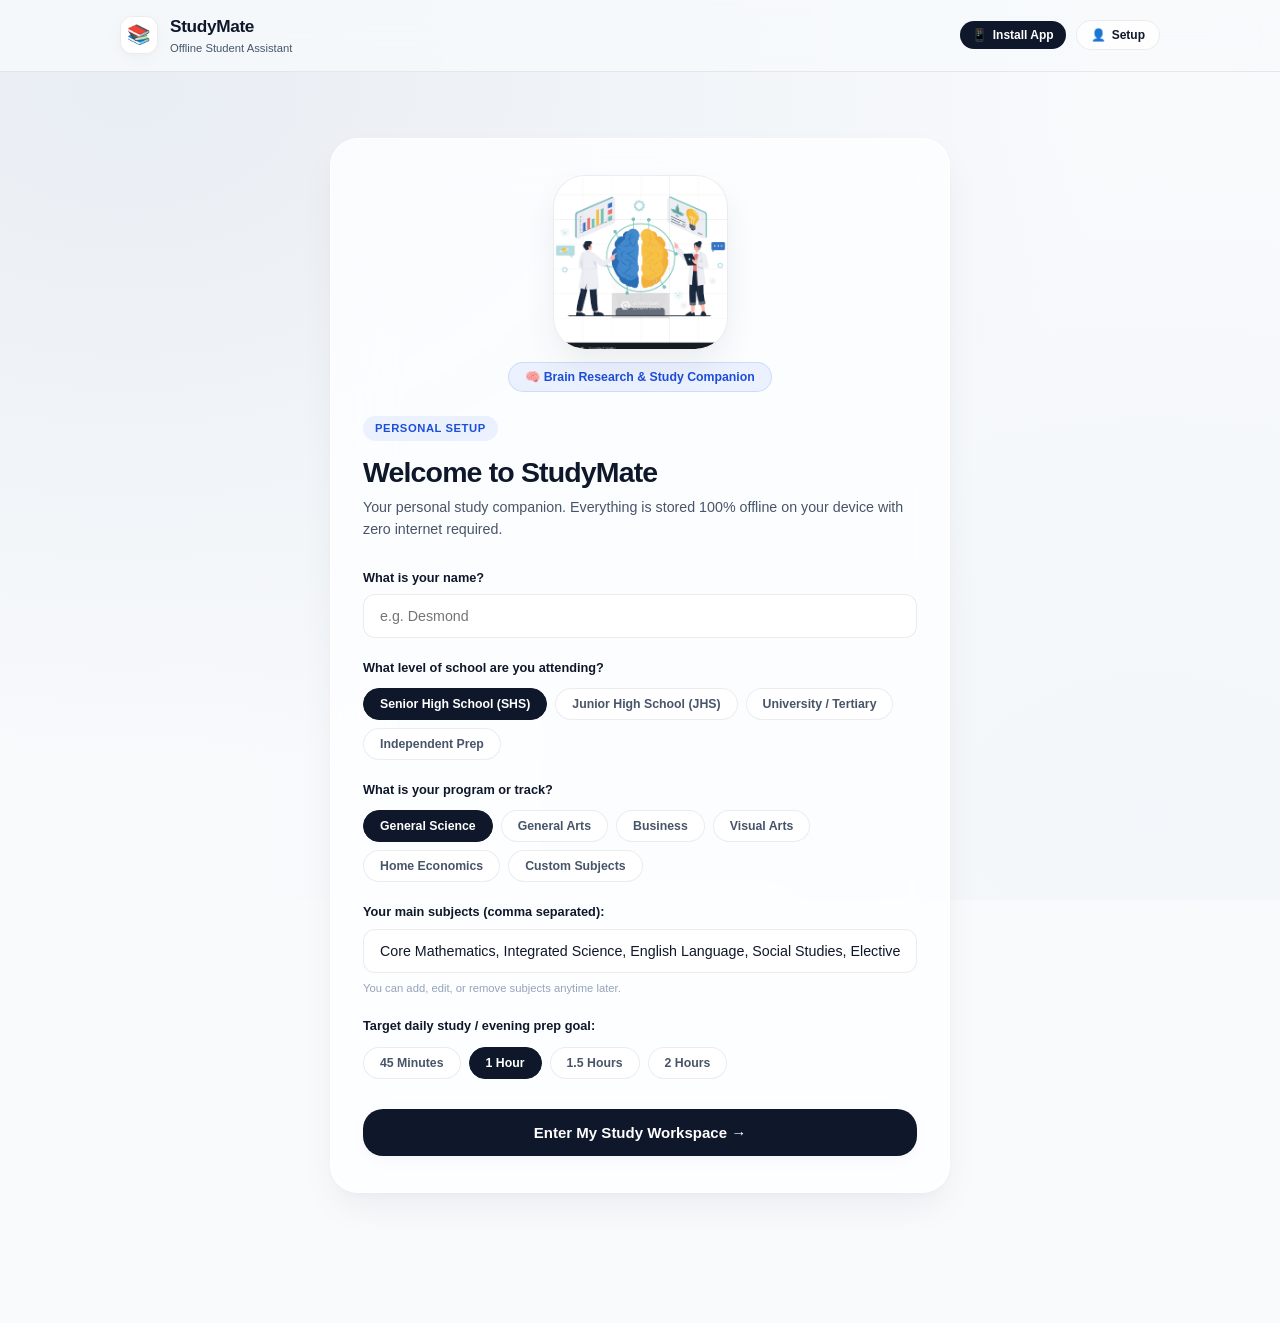
==== commit 3cb720c1: "Add native APK install option to web app with direct download" ====
--- a/android/app/src/main/assets/www/index.html
+++ b/android/app/src/main/assets/www/index.html
@@ -26,6 +26,10 @@
         </div>
 
         <div class="header-controls">
+          <button id="btn-install-apk" class="btn-liquid btn-liquid-primary" data-open-modal="modal-install-apk" style="font-size: 0.8rem; padding: 7px 12px; display: inline-flex; align-items: center; gap: 6px;" title="Install Standalone Android APK">
+            <span>📱</span>
+            <span class="btn-apk-label">Install App</span>
+          </button>
           <button id="btn-header-profile" class="btn-liquid btn-liquid-secondary" style="font-size: 0.8rem; padding: 7px 14px;" title="Profile & Settings">
             👤 <span id="header-user-label">Profile</span>
           </button>
@@ -389,6 +393,47 @@
               <p class="about-body-text">StudyMate was born out of one simple frustration — students spending more time managing their study apps than actually studying. We wanted something clean, fast, offline, and genuinely useful. No distractions. No subscriptions. Just focus.</p>
             </div>
 
+            <!-- Native Android App Install Card -->
+            <div class="liquid-card install-apk-card" style="margin: 18px 0; border: 1.5px solid rgba(59, 130, 246, 0.3); background: linear-gradient(135deg, rgba(239, 246, 255, 0.8), rgba(255, 255, 255, 0.95));">
+              <div style="display: flex; align-items: flex-start; justify-content: space-between; gap: 14px; flex-wrap: wrap;">
+                <div style="display: flex; align-items: center; gap: 14px;">
+                  <div style="width: 48px; height: 48px; border-radius: 14px; background: #0f172a; display: flex; align-items: center; justify-content: center; font-size: 1.6rem; color: #fff; box-shadow: 0 4px 12px rgba(15,23,42,0.15); flex-shrink: 0;">
+                    🤖
+                  </div>
+                  <div>
+                    <div style="display: flex; align-items: center; gap: 8px; flex-wrap: wrap;">
+                      <h3 class="about-section-heading" style="margin: 0; font-size: 1.05rem;">StudyMate for Android</h3>
+                      <span class="item-tag tag-blue" style="font-size: 0.7rem; padding: 2px 8px;">Official APK</span>
+                    </div>
+                    <p class="about-body-text" style="font-size: 0.82rem; margin: 4px 0 0 0; color: #475569;">
+                      Standalone offline Android app (4.2 MB). Fast, full-screen, with zero data usage.
+                    </p>
+                  </div>
+                </div>
+                <div style="display: flex; align-items: center; gap: 8px;">
+                  <a href="studymate.apk" download="StudyMate.apk" id="btn-download-apk-direct" class="btn-liquid btn-liquid-primary" style="display: inline-flex; align-items: center; gap: 6px; text-decoration: none; font-size: 0.85rem; padding: 9px 16px;">
+                    <span>⬇️</span> Download &amp; Install APK
+                  </a>
+                </div>
+              </div>
+              
+              <!-- Quick install guide steps -->
+              <div style="margin-top: 14px; padding-top: 12px; border-top: 1px solid rgba(15, 23, 42, 0.08); display: grid; grid-template-columns: repeat(auto-fit, minmax(180px, 1fr)); gap: 10px;">
+                <div style="display: flex; align-items: center; gap: 8px; font-size: 0.78rem; color: #64748b;">
+                  <span style="font-weight: 700; color: #0f172a; background: rgba(15,23,42,0.08); width: 20px; height: 20px; border-radius: 50%; display: inline-flex; align-items: center; justify-content: center; flex-shrink: 0;">1</span>
+                  <span>Tap <b>Download &amp; Install</b></span>
+                </div>
+                <div style="display: flex; align-items: center; gap: 8px; font-size: 0.78rem; color: #64748b;">
+                  <span style="font-weight: 700; color: #0f172a; background: rgba(15,23,42,0.08); width: 20px; height: 20px; border-radius: 50%; display: inline-flex; align-items: center; justify-content: center; flex-shrink: 0;">2</span>
+                  <span>Tap downloaded notification</span>
+                </div>
+                <div style="display: flex; align-items: center; gap: 8px; font-size: 0.78rem; color: #64748b;">
+                  <span style="font-weight: 700; color: #0f172a; background: rgba(15,23,42,0.08); width: 20px; height: 20px; border-radius: 50%; display: inline-flex; align-items: center; justify-content: center; flex-shrink: 0;">3</span>
+                  <span>Tap <b>Install</b> &amp; launch!</span>
+                </div>
+              </div>
+            </div>
+
             <!-- Offline Data Vault -->
             <div class="liquid-card backup-vault-card" style="margin: 18px 0;">
               <div style="display: flex; align-items: center; gap: 12px; margin-bottom: 8px;">
@@ -769,6 +814,56 @@
     </div>
   </div>
 
+  <!-- Modal 8: Install Standalone Android APK -->
+  <div class="liquid-modal-overlay" id="modal-install-apk">
+    <div class="liquid-modal-content" style="max-width: 480px;">
+      <div class="modal-header-row">
+        <div style="display: flex; align-items: center; gap: 8px;">
+          <span style="font-size: 1.3rem;">📱</span>
+          <h3 class="modal-title-text">Install StudyMate Android APK</h3>
+        </div>
+        <button class="modal-close-icon" data-close="modal-install-apk">&times;</button>
+      </div>
+
+      <div style="padding: 4px 0 16px 0;">
+        <div style="display: flex; align-items: center; gap: 14px; background: rgba(59, 130, 246, 0.06); border: 1px solid rgba(59, 130, 246, 0.15); border-radius: 12px; padding: 12px 14px; margin-bottom: 16px;">
+          <div style="font-size: 2rem;">⚡</div>
+          <div>
+            <div style="font-weight: 700; font-size: 0.92rem; color: var(--text-obsidian, #0f172a);">Fast &amp; 100% Offline</div>
+            <div style="font-size: 0.78rem; color: #64748b; margin-top: 2px;">No internet needed. Fullscreen immersive experience. Works natively on your phone.</div>
+          </div>
+        </div>
+
+        <div style="text-align: center; margin: 18px 0 20px 0;">
+          <a href="studymate.apk" download="StudyMate.apk" id="modal-btn-download-apk" class="btn-liquid btn-liquid-primary" style="display: inline-flex; align-items: center; justify-content: center; gap: 8px; width: 100%; text-decoration: none; font-size: 0.95rem; font-weight: 600; padding: 13px 20px;">
+            <span>⬇️</span> Download &amp; Install APK (4.2 MB)
+          </a>
+          <p style="font-size: 0.74rem; color: #94a3b8; margin: 8px 0 0 0;">Version 1.0.0 &bull; Standalone Android Build &bull; Android 5.0+</p>
+        </div>
+
+        <h4 style="font-size: 0.85rem; font-weight: 700; margin: 0 0 10px 0; color: #1e293b;">How to install on Android in 3 easy steps:</h4>
+        <div style="display: flex; flex-direction: column; gap: 10px;">
+          <div style="display: flex; gap: 10px; font-size: 0.8rem; align-items: flex-start;">
+            <div style="min-width: 22px; height: 22px; border-radius: 50%; background: #0f172a; color: #fff; display: flex; align-items: center; justify-content: center; font-size: 0.75rem; font-weight: 700; flex-shrink: 0;">1</div>
+            <div>Tap the blue <b>Download &amp; Install APK</b> button above.</div>
+          </div>
+          <div style="display: flex; gap: 10px; font-size: 0.8rem; align-items: flex-start;">
+            <div style="min-width: 22px; height: 22px; border-radius: 50%; background: #0f172a; color: #fff; display: flex; align-items: center; justify-content: center; font-size: 0.75rem; font-weight: 700; flex-shrink: 0;">2</div>
+            <div>When finished downloading, tap the notification or open your <b>Downloads</b> folder.</div>
+          </div>
+          <div style="display: flex; gap: 10px; font-size: 0.8rem; align-items: flex-start;">
+            <div style="min-width: 22px; height: 22px; border-radius: 50%; background: #0f172a; color: #fff; display: flex; align-items: center; justify-content: center; font-size: 0.75rem; font-weight: 700; flex-shrink: 0;">3</div>
+            <div>Tap <b>Install</b> (if prompted, enable <i>Allow from this source</i>). Done!</div>
+          </div>
+        </div>
+      </div>
+
+      <div style="display: flex; justify-content: flex-end; border-top: 1px solid rgba(15, 23, 42, 0.08); padding-top: 12px;">
+        <button type="button" class="btn-liquid btn-liquid-secondary" data-close="modal-install-apk">Close</button>
+      </div>
+    </div>
+  </div>
+
   <!-- Task Completion Celebration Overlay (Lottie Successfully Done) -->
   <div id="celebration-modal" class="celebration-overlay" style="display: none;">
     <div class="celebration-card">
--- a/android/app/src/main/assets/www/styles.css
+++ b/android/app/src/main/assets/www/styles.css
@@ -1840,3 +1840,332 @@
   margin: 18px 0;
   padding: 22px 24px;
 }
+
+/* ==========================================================================
+   STANDALONE APK INSTALLER STYLES
+   ========================================================================== */
+.install-apk-card {
+  margin: 18px 0;
+  padding: 22px 24px;
+  border-radius: var(--radius-lg, 16px);
+}
+
+@media (max-width: 480px) {
+  #btn-install-apk .btn-apk-label {
+    display: none;
+  }
+  #btn-install-apk {
+    padding: 7px 10px !important;
+  }
+}
+
+
+/* ==========================================================================
+   EXAM HORIZON (WASSCE / EXAM READINESS TRACKER) - Zero Neon, Pure Craft
+   ========================================================================== */
+.horizon-card {
+  background: var(--glass-card);
+  backdrop-filter: var(--glass-blur);
+  -webkit-backdrop-filter: var(--glass-blur);
+  border: 1px solid var(--border-light);
+  border-radius: var(--radius-lg);
+  padding: 26px 28px;
+  box-shadow: var(--shadow-soft);
+  display: flex;
+  flex-direction: column;
+  gap: 16px;
+  position: relative;
+  overflow: hidden;
+  transition: var(--transition-smooth);
+}
+
+.horizon-card:hover {
+  background: var(--surface-card);
+  box-shadow: var(--shadow-elevated);
+}
+
+.horizon-header {
+  display: flex;
+  align-items: flex-start;
+  justify-content: space-between;
+  gap: 12px;
+}
+
+.horizon-eyebrow {
+  display: inline-flex;
+  align-items: center;
+  gap: 6px;
+  font-size: 0.68rem;
+  font-weight: 800;
+  letter-spacing: 0.1em;
+  text-transform: uppercase;
+  color: var(--text-muted);
+}
+
+.horizon-name {
+  font-size: 1.25rem;
+  font-weight: 800;
+  color: var(--text-primary);
+  letter-spacing: -0.02em;
+  margin-top: 3px;
+}
+
+.btn-horizon-config {
+  background: rgba(15, 23, 42, 0.04);
+  border: 1px solid rgba(15, 23, 42, 0.09);
+  border-radius: var(--radius-pill);
+  padding: 5px 14px;
+  font-family: inherit;
+  font-size: 0.74rem;
+  font-weight: 600;
+  color: var(--text-secondary);
+  cursor: pointer;
+  transition: var(--transition-smooth);
+  display: inline-flex;
+  align-items: center;
+  gap: 5px;
+}
+
+.btn-horizon-config:hover {
+  background: rgba(15, 23, 42, 0.08);
+  color: var(--text-primary);
+  border-color: rgba(15, 23, 42, 0.16);
+}
+
+.horizon-days-stat {
+  display: flex;
+  align-items: baseline;
+  gap: 14px;
+  margin-top: 2px;
+}
+
+.horizon-big-num {
+  font-size: 3.8rem;
+  font-weight: 900;
+  letter-spacing: -0.05em;
+  line-height: 0.95;
+  color: var(--text-primary);
+  font-variant-numeric: tabular-nums;
+}
+
+.horizon-days-label-group {
+  display: flex;
+  flex-direction: column;
+  gap: 3px;
+}
+
+.horizon-days-unit {
+  font-size: 0.78rem;
+  font-weight: 800;
+  letter-spacing: 0.08em;
+  color: var(--text-secondary);
+  text-transform: uppercase;
+}
+
+.horizon-date-target {
+  font-size: 0.8rem;
+  font-weight: 600;
+  color: var(--text-muted);
+}
+
+.horizon-progress-track {
+  width: 100%;
+  height: 5px;
+  background: rgba(15, 23, 42, 0.06);
+  border-radius: 999px;
+  overflow: hidden;
+}
+
+.horizon-progress-bar {
+  height: 100%;
+  background: #0f172a;
+  border-radius: 999px;
+  transition: width 0.6s cubic-bezier(0.16, 1, 0.3, 1);
+}
+
+.horizon-metrics-row {
+  display: grid;
+  grid-template-columns: 1fr auto 1fr auto 1fr;
+  align-items: center;
+  gap: 14px;
+  padding-top: 14px;
+  border-top: 1px solid rgba(15, 23, 42, 0.06);
+}
+
+.horizon-metric {
+  display: flex;
+  flex-direction: column;
+  gap: 3px;
+}
+
+.metric-val {
+  font-size: 0.9rem;
+  font-weight: 700;
+  color: var(--text-primary);
+  font-variant-numeric: tabular-nums;
+}
+
+.metric-lbl {
+  font-size: 0.68rem;
+  font-weight: 500;
+  color: var(--text-muted);
+}
+
+.horizon-metric-divider {
+  width: 1px;
+  height: 26px;
+  background: rgba(15, 23, 42, 0.08);
+}
+
+/* ==========================================================================
+   CLASS READY GUARDIAN (ESSENTIAL KIT CHECKLIST) - Never get sacked
+   ========================================================================== */
+.kit-card {
+  background: var(--glass-card);
+  backdrop-filter: var(--glass-blur);
+  -webkit-backdrop-filter: var(--glass-blur);
+  border: 1px solid var(--border-light);
+  border-radius: var(--radius-lg);
+  padding: 24px 28px;
+  box-shadow: var(--shadow-soft);
+  display: flex;
+  flex-direction: column;
+  gap: 16px;
+  transition: var(--transition-smooth);
+}
+
+.kit-card:hover {
+  background: var(--surface-card);
+  box-shadow: var(--shadow-elevated);
+}
+
+.kit-header-row {
+  display: flex;
+  align-items: flex-start;
+  justify-content: space-between;
+  gap: 14px;
+}
+
+.kit-eyebrow-row {
+  display: flex;
+  align-items: center;
+  gap: 8px;
+  margin-bottom: 4px;
+}
+
+.kit-badge-shield {
+  font-size: 0.7rem;
+  font-weight: 800;
+  letter-spacing: 0.08em;
+  text-transform: uppercase;
+  color: var(--accent-blue);
+  background: var(--tag-bg-blue);
+  padding: 3px 10px;
+  border-radius: var(--radius-pill);
+}
+
+.kit-status-tag {
+  font-size: 0.72rem;
+  font-weight: 700;
+  color: var(--text-secondary);
+  background: rgba(15, 23, 42, 0.05);
+  padding: 3px 9px;
+  border-radius: var(--radius-pill);
+  transition: var(--transition-smooth);
+}
+
+.kit-status-tag.all-packed {
+  background: var(--tag-bg-green);
+  color: var(--tag-text-green);
+}
+
+.kit-title {
+  font-size: 1.15rem;
+  font-weight: 800;
+  color: var(--text-primary);
+  letter-spacing: -0.02em;
+}
+
+.kit-sub {
+  font-size: 0.78rem;
+  color: var(--text-secondary);
+  margin-top: 3px;
+  line-height: 1.45;
+}
+
+.kit-items-list {
+  display: flex;
+  flex-direction: column;
+  gap: 8px;
+}
+
+.kit-item-row {
+  display: flex;
+  align-items: center;
+  justify-content: space-between;
+  padding: 10px 14px;
+  border-radius: var(--radius-sm);
+  background: rgba(255, 255, 255, 0.65);
+  border: 1px solid rgba(15, 23, 42, 0.05);
+  transition: var(--transition-smooth);
+}
+
+.kit-item-row:hover {
+  background: rgba(255, 255, 255, 0.95);
+  border-color: rgba(15, 23, 42, 0.1);
+}
+
+.kit-item-row.packed {
+  opacity: 0.6;
+  background: rgba(248, 250, 252, 0.6);
+}
+
+.kit-item-row.packed .kit-item-name {
+  text-decoration: line-through;
+}
+
+.kit-item-left {
+  display: flex;
+  align-items: center;
+  gap: 12px;
+  flex: 1;
+}
+
+.kit-item-name {
+  font-size: 0.86rem;
+  font-weight: 600;
+  color: var(--text-primary);
+}
+
+.kit-item-subject-tag {
+  font-size: 0.68rem;
+  font-weight: 600;
+  color: var(--text-muted);
+}
+
+/* ==========================================================================
+   OFFLINE DATA VAULT & BACKUP STYLES
+   ========================================================================== */
+.backup-vault-card {
+  margin: 18px 0;
+  padding: 22px 24px;
+}
+
+/* ==========================================================================
+   STANDALONE APK INSTALLER STYLES
+   ========================================================================== */
+.install-apk-card {
+  margin: 18px 0;
+  padding: 22px 24px;
+  border-radius: var(--radius-lg, 16px);
+}
+
+@media (max-width: 480px) {
+  #btn-install-apk .btn-apk-label {
+    display: none;
+  }
+  #btn-install-apk {
+    padding: 7px 10px !important;
+  }
+}
+
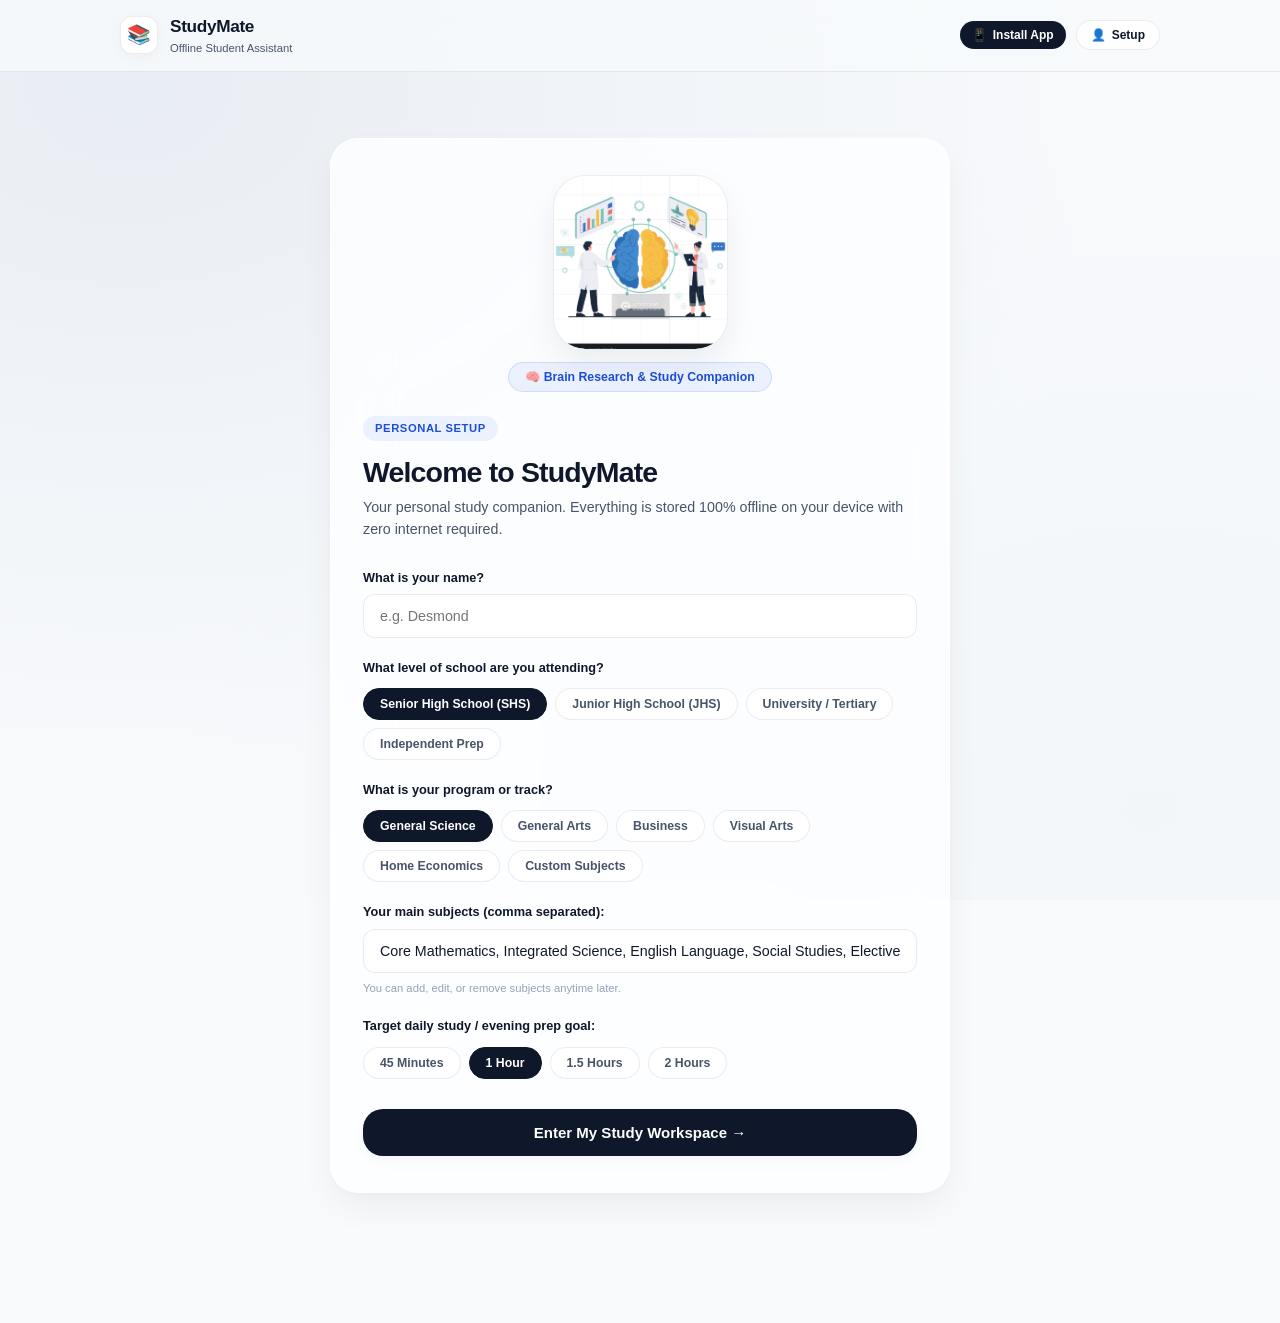
==== commit c04e585b: "Overhaul mobile responsiveness: iOS tab bar, bottom sheets, fluid header, and compact layout" ====
--- a/android/app/src/main/assets/www/index.html
+++ b/android/app/src/main/assets/www/index.html
@@ -115,12 +115,30 @@
         <!-- Segmented iOS Navigation Control -->
         <div class="segmented-nav-container">
           <div class="segmented-nav" id="segmented-nav">
-            <button class="segment-btn active" data-tab="assistant">Assistant</button>
-            <button class="segment-btn" data-tab="timetable">Timetable</button>
-            <button class="segment-btn" data-tab="assignments">Assignments & Tasks</button>
-            <button class="segment-btn" data-tab="goals">Goals & Habits</button>
-            <button class="segment-btn" data-tab="focus">Prep Timer</button>
-            <button class="segment-btn" data-tab="about">About</button>
+            <button class="segment-btn active" data-tab="assistant">
+              <span class="nav-icon">🧠</span>
+              <span class="nav-label">Assistant</span>
+            </button>
+            <button class="segment-btn" data-tab="timetable">
+              <span class="nav-icon">📅</span>
+              <span class="nav-label">Schedule</span>
+            </button>
+            <button class="segment-btn" data-tab="assignments">
+              <span class="nav-icon">📝</span>
+              <span class="nav-label">Tasks</span>
+            </button>
+            <button class="segment-btn" data-tab="goals">
+              <span class="nav-icon">🎯</span>
+              <span class="nav-label">Goals</span>
+            </button>
+            <button class="segment-btn" data-tab="focus">
+              <span class="nav-icon">⏱️</span>
+              <span class="nav-label">Timer</span>
+            </button>
+            <button class="segment-btn" data-tab="about">
+              <span class="nav-icon">ℹ️</span>
+              <span class="nav-label">About</span>
+            </button>
           </div>
         </div>
 
@@ -255,13 +273,13 @@
 
             <!-- Day Selector Pills -->
             <div class="chip-options-grid" id="timetable-day-chips" style="margin: 6px 0 14px 0;">
-              <button class="select-chip active" data-day="1">Monday</button>
-              <button class="select-chip" data-day="2">Tuesday</button>
-              <button class="select-chip" data-day="3">Wednesday</button>
-              <button class="select-chip" data-day="4">Thursday</button>
-              <button class="select-chip" data-day="5">Friday</button>
-              <button class="select-chip" data-day="6">Saturday</button>
-              <button class="select-chip" data-day="0">Sunday</button>
+              <button class="select-chip active" data-day="1"><span class="day-full">Monday</span><span class="day-short">Mon</span></button>
+              <button class="select-chip" data-day="2"><span class="day-full">Tuesday</span><span class="day-short">Tue</span></button>
+              <button class="select-chip" data-day="3"><span class="day-full">Wednesday</span><span class="day-short">Wed</span></button>
+              <button class="select-chip" data-day="4"><span class="day-full">Thursday</span><span class="day-short">Thu</span></button>
+              <button class="select-chip" data-day="5"><span class="day-full">Friday</span><span class="day-short">Fri</span></button>
+              <button class="select-chip" data-day="6"><span class="day-full">Saturday</span><span class="day-short">Sat</span></button>
+              <button class="select-chip" data-day="0"><span class="day-full">Sunday</span><span class="day-short">Sun</span></button>
             </div>
 
             <div class="liquid-card" id="timetable-content-card">
--- a/android/app/src/main/assets/www/styles.css
+++ b/android/app/src/main/assets/www/styles.css
@@ -73,6 +73,8 @@
 html,
 body {
   width: 100%;
+  max-width: 100vw;
+  overflow-x: hidden;
   min-height: 100vh;
   background-color: var(--bg-page);
   color: var(--text-primary);
@@ -1850,12 +1852,321 @@
   border-radius: var(--radius-lg, 16px);
 }
 
-@media (max-width: 480px) {
+/* ==========================================================================
+   MASTER-TIER MOBILE RESPONSIVE SYSTEM (iOS & Android Native Experience)
+   ========================================================================== */
+
+/* Day selector pill toggle */
+@media (min-width: 641px) {
+  .day-short {
+    display: none;
+  }
+}
+
+@media (max-width: 640px) {
+  .day-full {
+    display: none;
+  }
+  .day-short {
+    display: inline;
+  }
+}
+
+/* 1. Global Viewport & Flow Guards */
+html,
+body,
+.app-layout {
+  overflow-x: hidden !important;
+  max-width: 100vw !important;
+}
+
+/* 2. Mobile Responsive Rules (Screens <= 640px) */
+@media (max-width: 640px) {
+  /* Layout & Spacing */
+  .content-wrapper {
+    padding: 14px 12px calc(80px + env(safe-area-inset-bottom, 0px)) 12px !important;
+  }
+
+  /* Header */
+  .app-header {
+    padding: 10px 14px !important;
+  }
+
+  .brand-group {
+    gap: 8px !important;
+  }
+
+  .brand-mark {
+    width: 32px !important;
+    height: 32px !important;
+    font-size: 16px !important;
+  }
+
+  .brand-text-title {
+    font-size: 1.05rem !important;
+  }
+
+  .brand-text-sub {
+    display: none !important;
+  }
+
+  .header-controls {
+    gap: 6px !important;
+  }
+
+  #btn-install-apk {
+    padding: 6px 10px !important;
+    font-size: 0.78rem !important;
+  }
+
   #btn-install-apk .btn-apk-label {
-    display: none;
-  }
-  #btn-install-apk {
-    padding: 7px 10px !important;
+    display: none !important;
+  }
+
+  #btn-header-profile {
+    padding: 6px 10px !important;
+    font-size: 0.78rem !important;
+  }
+
+  #header-user-label {
+    display: none !important;
+  }
+
+  /* Bottom Navigation: True Mobile App Tab Bar */
+  .segmented-nav-container {
+    position: fixed !important;
+    bottom: 0 !important;
+    left: 0 !important;
+    right: 0 !important;
+    padding: 0 !important;
+    z-index: 950 !important;
+    pointer-events: auto !important;
+    background: rgba(255, 255, 255, 0.94) !important;
+    backdrop-filter: blur(24px) saturate(190%) !important;
+    -webkit-backdrop-filter: blur(24px) saturate(190%) !important;
+    border-top: 1px solid rgba(15, 23, 42, 0.08) !important;
+    box-shadow: 0 -4px 16px rgba(15, 23, 42, 0.04) !important;
+  }
+
+  .segmented-nav {
+    display: flex !important;
+    width: 100% !important;
+    max-width: 100vw !important;
+    border-radius: 0 !important;
+    border: none !important;
+    background: transparent !important;
+    box-shadow: none !important;
+    padding: 6px 2px calc(6px + env(safe-area-inset-bottom, 0px)) 2px !important;
+    gap: 2px !important;
+    justify-content: space-around !important;
+    overflow-x: hidden !important;
+  }
+
+  .segment-btn {
+    flex: 1 !important;
+    min-width: 0 !important;
+    padding: 5px 2px !important;
+    display: flex !important;
+    flex-direction: column !important;
+    align-items: center !important;
+    justify-content: center !important;
+    gap: 2px !important;
+    border-radius: 8px !important;
+    font-size: 0.65rem !important;
+    font-weight: 600 !important;
+    color: var(--text-secondary, #64748b) !important;
+  }
+
+  .segment-btn .nav-icon {
+    font-size: 1.15rem !important;
+    line-height: 1 !important;
+  }
+
+  .segment-btn .nav-label {
+    font-size: 0.64rem !important;
+    line-height: 1 !important;
+    letter-spacing: -0.01em !important;
+    white-space: nowrap !important;
+  }
+
+  .segment-btn.active {
+    background: rgba(15, 23, 42, 0.06) !important;
+    color: var(--text-primary, #0f172a) !important;
+    box-shadow: none !important;
+    font-weight: 700 !important;
+  }
+
+  /* Cards & Padding Reduction */
+  .liquid-card,
+  .liquid-assistant-card,
+  .intro-hero-card,
+  .backup-vault-card,
+  .install-apk-card {
+    padding: 16px 14px !important;
+    border-radius: var(--radius-md, 14px) !important;
+  }
+
+  .intro-container {
+    margin: 12px auto !important;
+  }
+
+  .intro-title {
+    font-size: 1.55rem !important;
+  }
+
+  /* Section Headers & Action Rows */
+  .section-header-row {
+    flex-wrap: wrap !important;
+    gap: 10px !important;
+    align-items: flex-start !important;
+  }
+
+  .section-title {
+    font-size: 1.05rem !important;
+  }
+
+  /* WASSCE Horizon Countdown */
+  .horizon-card {
+    padding: 16px 14px !important;
+  }
+
+  .horizon-countdown-row {
+    gap: 10px !important;
+  }
+
+  .horizon-big-num {
+    font-size: 2.7rem !important;
+  }
+
+  .horizon-metrics-row {
+    grid-template-columns: repeat(3, 1fr) !important;
+    gap: 6px !important;
+    text-align: center !important;
+    padding-top: 12px !important;
+  }
+
+  .horizon-metric-divider {
+    display: none !important;
+  }
+
+  .metric-val {
+    font-size: 0.8rem !important;
+  }
+
+  .metric-lbl {
+    font-size: 0.62rem !important;
+  }
+
+  /* Anti-Sack Kit Guardian */
+  .kit-card {
+    padding: 16px 14px !important;
+  }
+
+  .kit-item-row {
+    padding: 10px 0 !important;
+    gap: 8px !important;
+  }
+
+  .kit-item-name {
+    font-size: 0.82rem !important;
+  }
+
+  /* Timetable Day Chips */
+  #timetable-day-chips {
+    display: flex !important;
+    flex-wrap: nowrap !important;
+    overflow-x: auto !important;
+    gap: 6px !important;
+    padding: 4px 2px 8px 2px !important;
+    -webkit-overflow-scrolling: touch !important;
+    scrollbar-width: none !important;
+  }
+
+  #timetable-day-chips::-webkit-scrollbar {
+    display: none !important;
+  }
+
+  #timetable-day-chips .select-chip {
+    flex: 1 0 auto !important;
+    padding: 7px 11px !important;
+    font-size: 0.78rem !important;
+    text-align: center !important;
+  }
+
+  /* Modals: Convert to iOS / Android Bottom Sheets */
+  .liquid-modal-overlay {
+    align-items: flex-end !important;
+    padding: 0 !important;
+  }
+
+  .liquid-modal-content {
+    max-width: 100% !important;
+    width: 100% !important;
+    max-height: 86vh !important;
+    overflow-y: auto !important;
+    border-radius: 20px 20px 0 0 !important;
+    padding: 20px 16px calc(24px + env(safe-area-inset-bottom, 0px)) 16px !important;
+    box-shadow: 0 -8px 30px rgba(15, 23, 42, 0.15) !important;
+    transform: translateY(100%) !important;
+  }
+
+  .liquid-modal-overlay.active .liquid-modal-content {
+    transform: translateY(0) !important;
+  }
+
+  /* Inputs: 16px font prevents iOS Safari auto-zoom */
+  .input-liquid,
+  select.input-liquid,
+  textarea.input-liquid {
+    font-size: 16px !important;
+  }
+
+  /* Timer Display */
+  #timer-display {
+    font-size: 3.2rem !important;
+  }
+
+  /* Mascot Companion Card */
+  .mascot-companion-card {
+    padding: 14px !important;
+    gap: 12px !important;
+  }
+
+  .mascot-capsule {
+    width: 68px !important;
+    height: 68px !important;
+    min-width: 68px !important;
+    border-radius: 14px !important;
+  }
+
+  .mascot-speech-text {
+    font-size: 0.8rem !important;
+    line-height: 1.4 !important;
+  }
+
+  /* About Tab Cards */
+  .about-hero-banner {
+    padding: 24px 16px !important;
+  }
+
+  .about-hero-title {
+    font-size: 1.6rem !important;
+  }
+
+  .about-dev-card {
+    padding: 16px 14px !important;
+    gap: 12px !important;
+  }
+
+  .about-dev-avatar {
+    width: 42px !important;
+    height: 42px !important;
+    min-width: 42px !important;
+    font-size: 1.1rem !important;
+  }
+
+  .about-tech-grid {
+    grid-template-columns: repeat(2, 1fr) !important;
   }
 }
 
@@ -2160,12 +2471,321 @@
   border-radius: var(--radius-lg, 16px);
 }
 
-@media (max-width: 480px) {
+/* ==========================================================================
+   MASTER-TIER MOBILE RESPONSIVE SYSTEM (iOS & Android Native Experience)
+   ========================================================================== */
+
+/* Day selector pill toggle */
+@media (min-width: 641px) {
+  .day-short {
+    display: none;
+  }
+}
+
+@media (max-width: 640px) {
+  .day-full {
+    display: none;
+  }
+  .day-short {
+    display: inline;
+  }
+}
+
+/* 1. Global Viewport & Flow Guards */
+html,
+body,
+.app-layout {
+  overflow-x: hidden !important;
+  max-width: 100vw !important;
+}
+
+/* 2. Mobile Responsive Rules (Screens <= 640px) */
+@media (max-width: 640px) {
+  /* Layout & Spacing */
+  .content-wrapper {
+    padding: 14px 12px calc(80px + env(safe-area-inset-bottom, 0px)) 12px !important;
+  }
+
+  /* Header */
+  .app-header {
+    padding: 10px 14px !important;
+  }
+
+  .brand-group {
+    gap: 8px !important;
+  }
+
+  .brand-mark {
+    width: 32px !important;
+    height: 32px !important;
+    font-size: 16px !important;
+  }
+
+  .brand-text-title {
+    font-size: 1.05rem !important;
+  }
+
+  .brand-text-sub {
+    display: none !important;
+  }
+
+  .header-controls {
+    gap: 6px !important;
+  }
+
+  #btn-install-apk {
+    padding: 6px 10px !important;
+    font-size: 0.78rem !important;
+  }
+
   #btn-install-apk .btn-apk-label {
-    display: none;
-  }
-  #btn-install-apk {
-    padding: 7px 10px !important;
-  }
-}
-
+    display: none !important;
+  }
+
+  #btn-header-profile {
+    padding: 6px 10px !important;
+    font-size: 0.78rem !important;
+  }
+
+  #header-user-label {
+    display: none !important;
+  }
+
+  /* Bottom Navigation: True Mobile App Tab Bar */
+  .segmented-nav-container {
+    position: fixed !important;
+    bottom: 0 !important;
+    left: 0 !important;
+    right: 0 !important;
+    padding: 0 !important;
+    z-index: 950 !important;
+    pointer-events: auto !important;
+    background: rgba(255, 255, 255, 0.94) !important;
+    backdrop-filter: blur(24px) saturate(190%) !important;
+    -webkit-backdrop-filter: blur(24px) saturate(190%) !important;
+    border-top: 1px solid rgba(15, 23, 42, 0.08) !important;
+    box-shadow: 0 -4px 16px rgba(15, 23, 42, 0.04) !important;
+  }
+
+  .segmented-nav {
+    display: flex !important;
+    width: 100% !important;
+    max-width: 100vw !important;
+    border-radius: 0 !important;
+    border: none !important;
+    background: transparent !important;
+    box-shadow: none !important;
+    padding: 6px 2px calc(6px + env(safe-area-inset-bottom, 0px)) 2px !important;
+    gap: 2px !important;
+    justify-content: space-around !important;
+    overflow-x: hidden !important;
+  }
+
+  .segment-btn {
+    flex: 1 !important;
+    min-width: 0 !important;
+    padding: 5px 2px !important;
+    display: flex !important;
+    flex-direction: column !important;
+    align-items: center !important;
+    justify-content: center !important;
+    gap: 2px !important;
+    border-radius: 8px !important;
+    font-size: 0.65rem !important;
+    font-weight: 600 !important;
+    color: var(--text-secondary, #64748b) !important;
+  }
+
+  .segment-btn .nav-icon {
+    font-size: 1.15rem !important;
+    line-height: 1 !important;
+  }
+
+  .segment-btn .nav-label {
+    font-size: 0.64rem !important;
+    line-height: 1 !important;
+    letter-spacing: -0.01em !important;
+    white-space: nowrap !important;
+  }
+
+  .segment-btn.active {
+    background: rgba(15, 23, 42, 0.06) !important;
+    color: var(--text-primary, #0f172a) !important;
+    box-shadow: none !important;
+    font-weight: 700 !important;
+  }
+
+  /* Cards & Padding Reduction */
+  .liquid-card,
+  .liquid-assistant-card,
+  .intro-hero-card,
+  .backup-vault-card,
+  .install-apk-card {
+    padding: 16px 14px !important;
+    border-radius: var(--radius-md, 14px) !important;
+  }
+
+  .intro-container {
+    margin: 12px auto !important;
+  }
+
+  .intro-title {
+    font-size: 1.55rem !important;
+  }
+
+  /* Section Headers & Action Rows */
+  .section-header-row {
+    flex-wrap: wrap !important;
+    gap: 10px !important;
+    align-items: flex-start !important;
+  }
+
+  .section-title {
+    font-size: 1.05rem !important;
+  }
+
+  /* WASSCE Horizon Countdown */
+  .horizon-card {
+    padding: 16px 14px !important;
+  }
+
+  .horizon-countdown-row {
+    gap: 10px !important;
+  }
+
+  .horizon-big-num {
+    font-size: 2.7rem !important;
+  }
+
+  .horizon-metrics-row {
+    grid-template-columns: repeat(3, 1fr) !important;
+    gap: 6px !important;
+    text-align: center !important;
+    padding-top: 12px !important;
+  }
+
+  .horizon-metric-divider {
+    display: none !important;
+  }
+
+  .metric-val {
+    font-size: 0.8rem !important;
+  }
+
+  .metric-lbl {
+    font-size: 0.62rem !important;
+  }
+
+  /* Anti-Sack Kit Guardian */
+  .kit-card {
+    padding: 16px 14px !important;
+  }
+
+  .kit-item-row {
+    padding: 10px 0 !important;
+    gap: 8px !important;
+  }
+
+  .kit-item-name {
+    font-size: 0.82rem !important;
+  }
+
+  /* Timetable Day Chips */
+  #timetable-day-chips {
+    display: flex !important;
+    flex-wrap: nowrap !important;
+    overflow-x: auto !important;
+    gap: 6px !important;
+    padding: 4px 2px 8px 2px !important;
+    -webkit-overflow-scrolling: touch !important;
+    scrollbar-width: none !important;
+  }
+
+  #timetable-day-chips::-webkit-scrollbar {
+    display: none !important;
+  }
+
+  #timetable-day-chips .select-chip {
+    flex: 1 0 auto !important;
+    padding: 7px 11px !important;
+    font-size: 0.78rem !important;
+    text-align: center !important;
+  }
+
+  /* Modals: Convert to iOS / Android Bottom Sheets */
+  .liquid-modal-overlay {
+    align-items: flex-end !important;
+    padding: 0 !important;
+  }
+
+  .liquid-modal-content {
+    max-width: 100% !important;
+    width: 100% !important;
+    max-height: 86vh !important;
+    overflow-y: auto !important;
+    border-radius: 20px 20px 0 0 !important;
+    padding: 20px 16px calc(24px + env(safe-area-inset-bottom, 0px)) 16px !important;
+    box-shadow: 0 -8px 30px rgba(15, 23, 42, 0.15) !important;
+    transform: translateY(100%) !important;
+  }
+
+  .liquid-modal-overlay.active .liquid-modal-content {
+    transform: translateY(0) !important;
+  }
+
+  /* Inputs: 16px font prevents iOS Safari auto-zoom */
+  .input-liquid,
+  select.input-liquid,
+  textarea.input-liquid {
+    font-size: 16px !important;
+  }
+
+  /* Timer Display */
+  #timer-display {
+    font-size: 3.2rem !important;
+  }
+
+  /* Mascot Companion Card */
+  .mascot-companion-card {
+    padding: 14px !important;
+    gap: 12px !important;
+  }
+
+  .mascot-capsule {
+    width: 68px !important;
+    height: 68px !important;
+    min-width: 68px !important;
+    border-radius: 14px !important;
+  }
+
+  .mascot-speech-text {
+    font-size: 0.8rem !important;
+    line-height: 1.4 !important;
+  }
+
+  /* About Tab Cards */
+  .about-hero-banner {
+    padding: 24px 16px !important;
+  }
+
+  .about-hero-title {
+    font-size: 1.6rem !important;
+  }
+
+  .about-dev-card {
+    padding: 16px 14px !important;
+    gap: 12px !important;
+  }
+
+  .about-dev-avatar {
+    width: 42px !important;
+    height: 42px !important;
+    min-width: 42px !important;
+    font-size: 1.1rem !important;
+  }
+
+  .about-tech-grid {
+    grid-template-columns: repeat(2, 1fr) !important;
+  }
+}
+
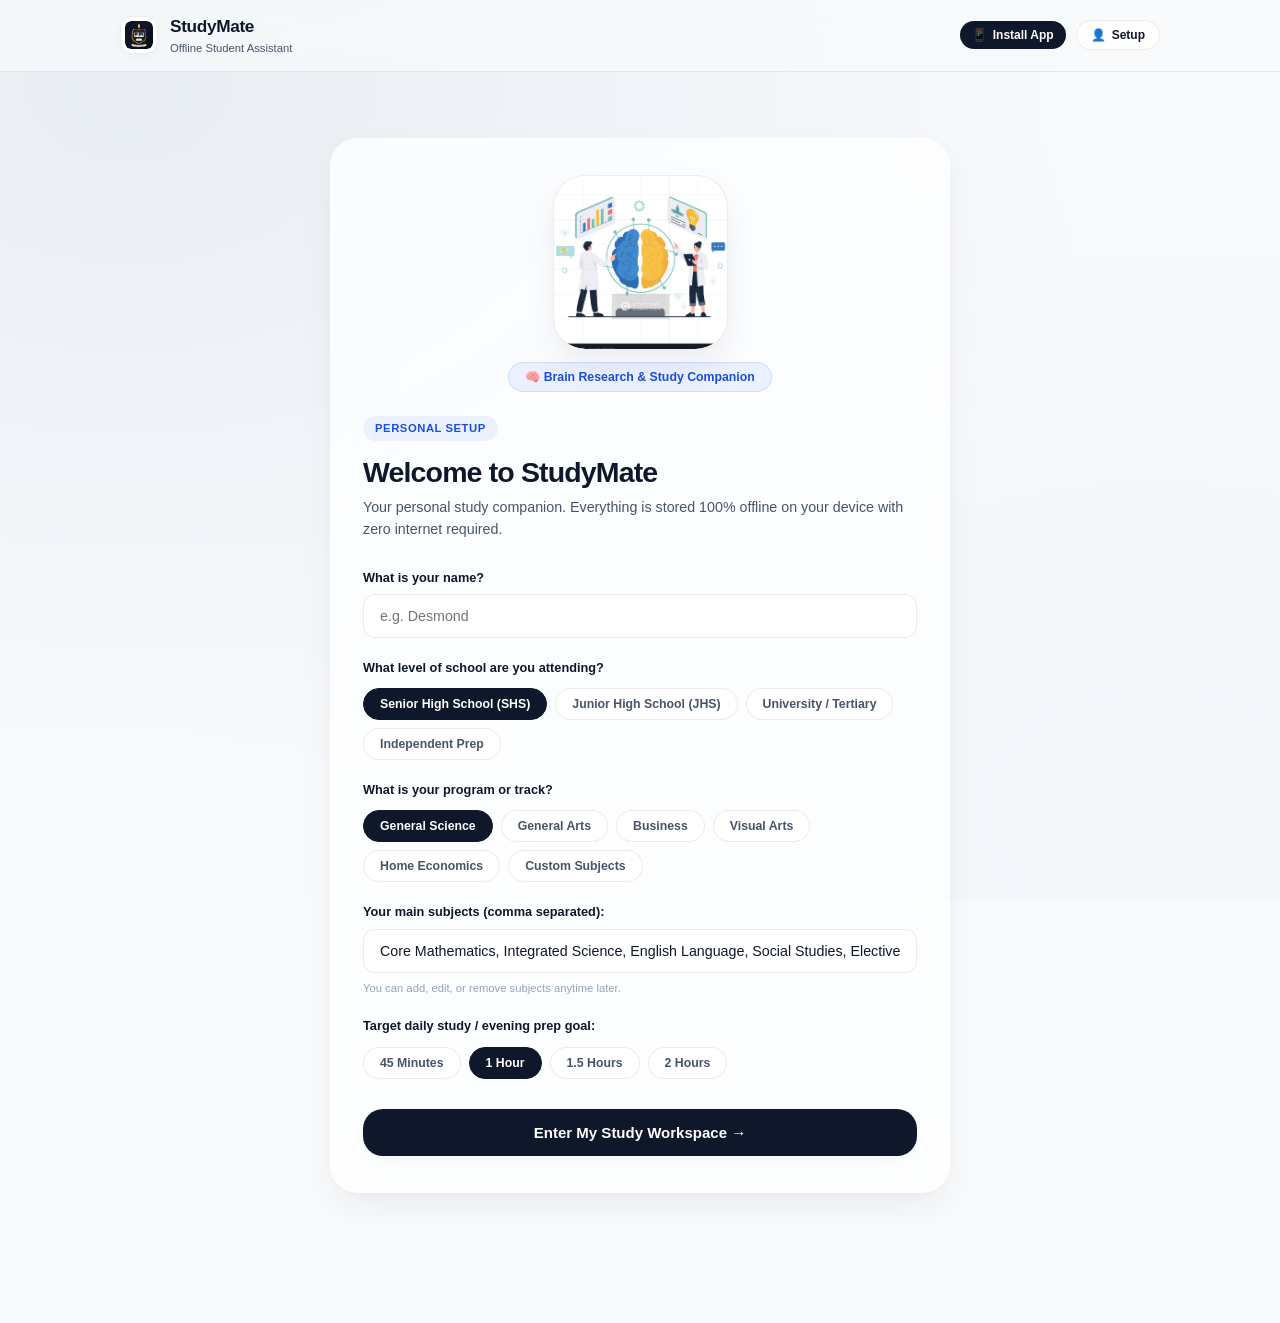
==== commit 9241b40f: "Create Achimota School crest icon with Aggrey piano keys and torch" ====
--- a/android/app/src/main/assets/www/index.html
+++ b/android/app/src/main/assets/www/index.html
@@ -1,5 +1,6 @@
 <!DOCTYPE html>
 <html lang="en">
+
 <head>
   <meta charset="UTF-8">
   <meta name="viewport" content="width=device-width, initial-scale=1.0, viewport-fit=cover">
@@ -8,17 +9,20 @@
   <meta name="theme-color" content="#f8fafc">
   <meta name="apple-mobile-web-app-capable" content="yes">
   <meta name="apple-mobile-web-app-status-bar-style" content="default">
+  <link rel="icon" type="image/svg+xml" href="icon.svg">
+  <link rel="apple-touch-icon" href="icon.svg">
   <link rel="manifest" href="manifest.json">
   <link rel="stylesheet" href="styles.css">
 </head>
+
 <body>
   <div class="app-layout">
-    
+
     <!-- Top Fluid Header -->
     <header class="app-header">
       <div class="header-inner">
         <div class="brand-group">
-          <div class="brand-mark">📚</div>
+          <div class="brand-mark" style="padding: 2px;"><img src="icon.svg" alt="Achimota School Badge" style="width: 28px; height: 28px; border-radius: 6px; display: block;"></div>
           <div>
             <h1 class="brand-text-title">StudyMate</h1>
             <p class="brand-text-sub">Offline Student Assistant</p>
@@ -26,11 +30,14 @@
         </div>
 
         <div class="header-controls">
-          <button id="btn-install-apk" class="btn-liquid btn-liquid-primary" data-open-modal="modal-install-apk" style="font-size: 0.8rem; padding: 7px 12px; display: inline-flex; align-items: center; gap: 6px;" title="Install Standalone Android APK">
+          <button id="btn-install-apk" class="btn-liquid btn-liquid-primary" data-open-modal="modal-install-apk"
+            style="font-size: 0.8rem; padding: 7px 12px; display: inline-flex; align-items: center; gap: 6px;"
+            title="Install Standalone Android APK">
             <span>📱</span>
             <span class="btn-apk-label">Install App</span>
           </button>
-          <button id="btn-header-profile" class="btn-liquid btn-liquid-secondary" style="font-size: 0.8rem; padding: 7px 14px;" title="Profile & Settings">
+          <button id="btn-header-profile" class="btn-liquid btn-liquid-secondary"
+            style="font-size: 0.8rem; padding: 7px 14px;" title="Profile & Settings">
             👤 <span id="header-user-label">Profile</span>
           </button>
         </div>
@@ -51,22 +58,27 @@
           </div>
           <span class="intro-badge">Personal Setup</span>
           <h2 class="intro-title">Welcome to StudyMate</h2>
-          <p class="intro-subtitle">Your personal study companion. Everything is stored 100% offline on your device with zero internet required.</p>
+          <p class="intro-subtitle">Your personal study companion. Everything is stored 100% offline on your device with
+            zero internet required.</p>
 
           <form id="form-intro-setup" class="intro-form">
             <!-- Name Field -->
             <div class="form-field-group">
               <label for="intro-name" class="field-label">What is your name?</label>
-              <input type="text" id="intro-name" class="input-liquid" placeholder="e.g. Desmond" required autocomplete="name">
+              <input type="text" id="intro-name" class="input-liquid" placeholder="e.g. Desmond" required
+                autocomplete="name">
             </div>
 
             <!-- School Level -->
             <div class="form-field-group">
               <label class="field-label">What level of school are you attending?</label>
               <div class="chip-options-grid" id="school-level-chips">
-                <button type="button" class="select-chip active" data-level="Senior High School (SHS)">Senior High School (SHS)</button>
-                <button type="button" class="select-chip" data-level="Junior High School (JHS)">Junior High School (JHS)</button>
-                <button type="button" class="select-chip" data-level="University / Tertiary">University / Tertiary</button>
+                <button type="button" class="select-chip active" data-level="Senior High School (SHS)">Senior High
+                  School (SHS)</button>
+                <button type="button" class="select-chip" data-level="Junior High School (JHS)">Junior High School
+                  (JHS)</button>
+                <button type="button" class="select-chip" data-level="University / Tertiary">University /
+                  Tertiary</button>
                 <button type="button" class="select-chip" data-level="Independent / NovDec">Independent Prep</button>
               </div>
             </div>
@@ -87,7 +99,8 @@
             <!-- Subjects to Include -->
             <div class="form-field-group">
               <label for="intro-subjects-input" class="field-label">Your main subjects (comma separated):</label>
-              <input type="text" id="intro-subjects-input" class="input-liquid" value="Core Mathematics, Integrated Science, English Language, Social Studies, Elective Mathematics, Physics, Chemistry, Biology">
+              <input type="text" id="intro-subjects-input" class="input-liquid"
+                value="Core Mathematics, Integrated Science, English Language, Social Studies, Elective Mathematics, Physics, Chemistry, Biology">
               <span class="field-hint">You can add, edit, or remove subjects anytime later.</span>
             </div>
 
@@ -111,7 +124,7 @@
 
       <!-- ================= 2. PERSONAL DASHBOARD (ACTIVE WORKSPACE) ================= -->
       <section id="view-dashboard" class="dashboard-view" style="display: none;">
-        
+
         <!-- Segmented iOS Navigation Control -->
         <div class="segmented-nav-container">
           <div class="segmented-nav" id="segmented-nav">
@@ -150,13 +163,15 @@
               <span class="assistant-copilot-tag">✨ Personal Study Copilot</span>
             </div>
             <p class="assistant-body-message" id="dash-assistant-msg">
-              Welcome to your personal study hub. All your timetable slots, deadlines, and study streaks will be organized right here.
+              Welcome to your personal study hub. All your timetable slots, deadlines, and study streaks will be
+              organized right here.
             </p>
 
             <!-- Interactive Animated Study Buddy -->
             <div class="mascot-companion-card" id="mascot-companion-widget">
               <div class="mascot-capsule" id="mascot-tap-trigger" title="Tap for study insight!">
-                <img src="People working on Brain Research Insight.png" alt="Brain Research Insight" class="mascot-img" id="assistant-mascot-img">
+                <img src="People working on Brain Research Insight.png" alt="Brain Research Insight" class="mascot-img"
+                  id="assistant-mascot-img">
                 <div class="mascot-tap-hint">Tap me! ⚡</div>
               </div>
               <div class="mascot-speech-content">
@@ -165,7 +180,8 @@
                   <span class="mascot-status-tag" id="companion-status-tag">Deep Focus</span>
                 </div>
                 <div class="mascot-speech-bubble" id="companion-speech-bubble">
-                  <p id="companion-speech-text">“Ready to dive into focused study & insight? Let's build some serious momentum!”</p>
+                  <p id="companion-speech-text">“Ready to dive into focused study & insight? Let's build some serious
+                    momentum!”</p>
                 </div>
               </div>
             </div>
@@ -174,7 +190,8 @@
               <div class="callout-icon-circle" id="dash-callout-icon">📋</div>
               <div>
                 <div class="callout-heading" id="dash-callout-title">Ready to set up your schedule?</div>
-                <div class="callout-desc" id="dash-callout-desc">You can start by adding your class periods, upcoming homework, or evening prep targets.</div>
+                <div class="callout-desc" id="dash-callout-desc">You can start by adding your class periods, upcoming
+                  homework, or evening prep targets.</div>
               </div>
             </div>
 
@@ -193,7 +210,8 @@
                   <span class="horizon-eyebrow">📅 EXAM HORIZON</span>
                   <h3 class="horizon-name" id="horizon-exam-name">WASSCE</h3>
                 </div>
-                <button class="btn-horizon-config" id="btn-config-exam" type="button" title="Set target exam or date">⚙ Configure</button>
+                <button class="btn-horizon-config" id="btn-config-exam" type="button" title="Set target exam or date">⚙
+                  Configure</button>
               </div>
 
               <div class="horizon-days-stat">
@@ -237,9 +255,11 @@
                     <span class="kit-status-tag" id="kit-packed-status">0/0 Packed</span>
                   </div>
                   <h3 class="kit-title" id="kit-schedule-heading">Tomorrow's Kit Checklist</h3>
-                  <p class="kit-sub" id="kit-schedule-sub">Never get sacked from class for missing graph books, mathsets, or lab gear.</p>
-                </div>
-                <button class="btn-liquid btn-liquid-secondary" style="font-size: 0.74rem; padding: 5px 12px;" id="btn-add-kit-item" type="button">+ Add Kit Item</button>
+                  <p class="kit-sub" id="kit-schedule-sub">Never get sacked from class for missing graph books,
+                    mathsets, or lab gear.</p>
+                </div>
+                <button class="btn-liquid btn-liquid-secondary" style="font-size: 0.74rem; padding: 5px 12px;"
+                  id="btn-add-kit-item" type="button">+ Add Kit Item</button>
               </div>
 
               <div class="kit-items-list" id="kit-items-container">
@@ -273,13 +293,20 @@
 
             <!-- Day Selector Pills -->
             <div class="chip-options-grid" id="timetable-day-chips" style="margin: 6px 0 14px 0;">
-              <button class="select-chip active" data-day="1"><span class="day-full">Monday</span><span class="day-short">Mon</span></button>
-              <button class="select-chip" data-day="2"><span class="day-full">Tuesday</span><span class="day-short">Tue</span></button>
-              <button class="select-chip" data-day="3"><span class="day-full">Wednesday</span><span class="day-short">Wed</span></button>
-              <button class="select-chip" data-day="4"><span class="day-full">Thursday</span><span class="day-short">Thu</span></button>
-              <button class="select-chip" data-day="5"><span class="day-full">Friday</span><span class="day-short">Fri</span></button>
-              <button class="select-chip" data-day="6"><span class="day-full">Saturday</span><span class="day-short">Sat</span></button>
-              <button class="select-chip" data-day="0"><span class="day-full">Sunday</span><span class="day-short">Sun</span></button>
+              <button class="select-chip active" data-day="1"><span class="day-full">Monday</span><span
+                  class="day-short">Mon</span></button>
+              <button class="select-chip" data-day="2"><span class="day-full">Tuesday</span><span
+                  class="day-short">Tue</span></button>
+              <button class="select-chip" data-day="3"><span class="day-full">Wednesday</span><span
+                  class="day-short">Wed</span></button>
+              <button class="select-chip" data-day="4"><span class="day-full">Thursday</span><span
+                  class="day-short">Thu</span></button>
+              <button class="select-chip" data-day="5"><span class="day-full">Friday</span><span
+                  class="day-short">Fri</span></button>
+              <button class="select-chip" data-day="6"><span class="day-full">Saturday</span><span
+                  class="day-short">Sat</span></button>
+              <button class="select-chip" data-day="0"><span class="day-full">Sunday</span><span
+                  class="day-short">Sun</span></button>
             </div>
 
             <div class="liquid-card" id="timetable-content-card">
@@ -351,32 +378,43 @@
                 </div>
               </div>
 
-              <div style="font-size: 0.85rem; font-weight: 700; color: var(--text-secondary); margin-bottom: 8px;" id="timer-subject-label">General Study</div>
-              <div style="font-size: 3.8rem; font-weight: 800; letter-spacing: -0.04em; color: var(--text-primary); line-height: 1;" id="timer-display">25:00</div>
-              <div style="font-size: 0.85rem; font-weight: 600; color: var(--text-muted); margin-top: 8px;" id="timer-mode-name">Focus Session • 5m Rest Scheduled</div>
+              <div style="font-size: 0.85rem; font-weight: 700; color: var(--text-secondary); margin-bottom: 8px;"
+                id="timer-subject-label">General Study</div>
+              <div
+                style="font-size: 3.8rem; font-weight: 800; letter-spacing: -0.04em; color: var(--text-primary); line-height: 1;"
+                id="timer-display">25:00</div>
+              <div style="font-size: 0.85rem; font-weight: 600; color: var(--text-muted); margin-top: 8px;"
+                id="timer-mode-name">Focus Session • 5m Rest Scheduled</div>
 
               <!-- End of Focus / Rest Transition Card -->
-              <div id="timer-rest-card" class="assistant-callout-liquid" style="display: none; max-width: 480px; margin: 18px auto 0 auto; text-align: left;">
+              <div id="timer-rest-card" class="assistant-callout-liquid"
+                style="display: none; max-width: 480px; margin: 18px auto 0 auto; text-align: left;">
                 <div class="callout-icon-circle">☕</div>
                 <div style="flex: 1;">
                   <div class="callout-heading" id="rest-card-heading">Focus Complete! Time to Recharge.</div>
-                  <div class="callout-desc" id="rest-card-desc">You've completed your study session. Taking a quick break helps retain information.</div>
+                  <div class="callout-desc" id="rest-card-desc">You've completed your study session. Taking a quick
+                    break helps retain information.</div>
                   <div style="display: flex; gap: 8px; margin-top: 10px;">
-                    <button id="btn-start-rest" class="btn-liquid btn-liquid-primary" style="font-size: 0.8rem; padding: 6px 14px;">Start Rest (<span id="rest-duration-text">5m</span>)</button>
-                    <button id="btn-skip-rest" class="btn-liquid btn-liquid-secondary" style="font-size: 0.8rem; padding: 6px 12px;">Skip Break</button>
+                    <button id="btn-start-rest" class="btn-liquid btn-liquid-primary"
+                      style="font-size: 0.8rem; padding: 6px 14px;">Start Rest (<span
+                        id="rest-duration-text">5m</span>)</button>
+                    <button id="btn-skip-rest" class="btn-liquid btn-liquid-secondary"
+                      style="font-size: 0.8rem; padding: 6px 12px;">Skip Break</button>
                   </div>
                 </div>
               </div>
 
               <!-- 5 Presets + Custom Button -->
-              <div class="chip-options-grid" style="justify-content: center; margin: 24px 0 16px 0;" id="timer-preset-chips">
+              <div class="chip-options-grid" style="justify-content: center; margin: 24px 0 16px 0;"
+                id="timer-preset-chips">
                 <!-- Populated dynamically via app.js -->
               </div>
 
               <!-- Controls -->
               <div style="display: flex; justify-content: center; gap: 14px;">
                 <button id="btn-timer-reset" class="btn-liquid btn-liquid-secondary">Reset</button>
-                <button id="btn-timer-toggle" class="btn-liquid btn-liquid-primary" style="padding: 12px 32px; font-size: 0.95rem;">
+                <button id="btn-timer-toggle" class="btn-liquid btn-liquid-primary"
+                  style="padding: 12px 32px; font-size: 0.95rem;">
                   <span id="timer-toggle-label">Start Focus</span>
                 </button>
               </div>
@@ -408,19 +446,25 @@
             <div class="liquid-card about-mission-card" style="margin: 18px 0;">
               <div class="about-mission-icon">🎯</div>
               <h3 class="about-section-heading">Our Mission</h3>
-              <p class="about-body-text">StudyMate was born out of one simple frustration — students spending more time managing their study apps than actually studying. We wanted something clean, fast, offline, and genuinely useful. No distractions. No subscriptions. Just focus.</p>
+              <p class="about-body-text">StudyMate was born out of one simple frustration — students spending more time
+                managing their study apps than actually studying. We wanted something clean, fast, offline, and
+                genuinely useful. No distractions. No subscriptions. Just focus.</p>
             </div>
 
             <!-- Native Android App Install Card -->
-            <div class="liquid-card install-apk-card" style="margin: 18px 0; border: 1.5px solid rgba(59, 130, 246, 0.3); background: linear-gradient(135deg, rgba(239, 246, 255, 0.8), rgba(255, 255, 255, 0.95));">
-              <div style="display: flex; align-items: flex-start; justify-content: space-between; gap: 14px; flex-wrap: wrap;">
+            <div class="liquid-card install-apk-card"
+              style="margin: 18px 0; border: 1.5px solid rgba(59, 130, 246, 0.3); background: linear-gradient(135deg, rgba(239, 246, 255, 0.8), rgba(255, 255, 255, 0.95));">
+              <div
+                style="display: flex; align-items: flex-start; justify-content: space-between; gap: 14px; flex-wrap: wrap;">
                 <div style="display: flex; align-items: center; gap: 14px;">
-                  <div style="width: 48px; height: 48px; border-radius: 14px; background: #0f172a; display: flex; align-items: center; justify-content: center; font-size: 1.6rem; color: #fff; box-shadow: 0 4px 12px rgba(15,23,42,0.15); flex-shrink: 0;">
+                  <div
+                    style="width: 48px; height: 48px; border-radius: 14px; background: #0f172a; display: flex; align-items: center; justify-content: center; font-size: 1.6rem; color: #fff; box-shadow: 0 4px 12px rgba(15,23,42,0.15); flex-shrink: 0;">
                     🤖
                   </div>
                   <div>
                     <div style="display: flex; align-items: center; gap: 8px; flex-wrap: wrap;">
-                      <h3 class="about-section-heading" style="margin: 0; font-size: 1.05rem;">StudyMate for Android</h3>
+                      <h3 class="about-section-heading" style="margin: 0; font-size: 1.05rem;">StudyMate for Android
+                      </h3>
                       <span class="item-tag tag-blue" style="font-size: 0.7rem; padding: 2px 8px;">Official APK</span>
                     </div>
                     <p class="about-body-text" style="font-size: 0.82rem; margin: 4px 0 0 0; color: #475569;">
@@ -429,24 +473,30 @@
                   </div>
                 </div>
                 <div style="display: flex; align-items: center; gap: 8px;">
-                  <a href="studymate.apk" download="StudyMate.apk" id="btn-download-apk-direct" class="btn-liquid btn-liquid-primary" style="display: inline-flex; align-items: center; gap: 6px; text-decoration: none; font-size: 0.85rem; padding: 9px 16px;">
+                  <a href="studymate.apk" download="StudyMate.apk" id="btn-download-apk-direct"
+                    class="btn-liquid btn-liquid-primary"
+                    style="display: inline-flex; align-items: center; gap: 6px; text-decoration: none; font-size: 0.85rem; padding: 9px 16px;">
                     <span>⬇️</span> Download &amp; Install APK
                   </a>
                 </div>
               </div>
-              
+
               <!-- Quick install guide steps -->
-              <div style="margin-top: 14px; padding-top: 12px; border-top: 1px solid rgba(15, 23, 42, 0.08); display: grid; grid-template-columns: repeat(auto-fit, minmax(180px, 1fr)); gap: 10px;">
+              <div
+                style="margin-top: 14px; padding-top: 12px; border-top: 1px solid rgba(15, 23, 42, 0.08); display: grid; grid-template-columns: repeat(auto-fit, minmax(180px, 1fr)); gap: 10px;">
                 <div style="display: flex; align-items: center; gap: 8px; font-size: 0.78rem; color: #64748b;">
-                  <span style="font-weight: 700; color: #0f172a; background: rgba(15,23,42,0.08); width: 20px; height: 20px; border-radius: 50%; display: inline-flex; align-items: center; justify-content: center; flex-shrink: 0;">1</span>
+                  <span
+                    style="font-weight: 700; color: #0f172a; background: rgba(15,23,42,0.08); width: 20px; height: 20px; border-radius: 50%; display: inline-flex; align-items: center; justify-content: center; flex-shrink: 0;">1</span>
                   <span>Tap <b>Download &amp; Install</b></span>
                 </div>
                 <div style="display: flex; align-items: center; gap: 8px; font-size: 0.78rem; color: #64748b;">
-                  <span style="font-weight: 700; color: #0f172a; background: rgba(15,23,42,0.08); width: 20px; height: 20px; border-radius: 50%; display: inline-flex; align-items: center; justify-content: center; flex-shrink: 0;">2</span>
+                  <span
+                    style="font-weight: 700; color: #0f172a; background: rgba(15,23,42,0.08); width: 20px; height: 20px; border-radius: 50%; display: inline-flex; align-items: center; justify-content: center; flex-shrink: 0;">2</span>
                   <span>Tap downloaded notification</span>
                 </div>
                 <div style="display: flex; align-items: center; gap: 8px; font-size: 0.78rem; color: #64748b;">
-                  <span style="font-weight: 700; color: #0f172a; background: rgba(15,23,42,0.08); width: 20px; height: 20px; border-radius: 50%; display: inline-flex; align-items: center; justify-content: center; flex-shrink: 0;">3</span>
+                  <span
+                    style="font-weight: 700; color: #0f172a; background: rgba(15,23,42,0.08); width: 20px; height: 20px; border-radius: 50%; display: inline-flex; align-items: center; justify-content: center; flex-shrink: 0;">3</span>
                   <span>Tap <b>Install</b> &amp; launch!</span>
                 </div>
               </div>
@@ -458,12 +508,15 @@
                 <span style="font-size: 1.4rem;">🛡️</span>
                 <div>
                   <h3 class="about-section-heading" style="margin-bottom: 2px;">Offline Data Vault</h3>
-                  <p class="about-body-text" style="font-size: 0.8rem; margin: 0;">Export your entire schedule, tasks, habits, and kit to a safe JSON file or restore anytime.</p>
+                  <p class="about-body-text" style="font-size: 0.8rem; margin: 0;">Export your entire schedule, tasks,
+                    habits, and kit to a safe JSON file or restore anytime.</p>
                 </div>
               </div>
               <div style="display: flex; gap: 10px; margin-top: 14px; flex-wrap: wrap;">
-                <button id="btn-about-export-backup" class="btn-liquid btn-liquid-primary" style="font-size: 0.78rem;" type="button">⬇ Export Full Backup (.json)</button>
-                <button id="btn-about-trigger-import" class="btn-liquid btn-liquid-secondary" style="font-size: 0.78rem;" type="button">⬆ Restore from File</button>
+                <button id="btn-about-export-backup" class="btn-liquid btn-liquid-primary" style="font-size: 0.78rem;"
+                  type="button">⬇ Export Full Backup (.json)</button>
+                <button id="btn-about-trigger-import" class="btn-liquid btn-liquid-secondary"
+                  style="font-size: 0.78rem;" type="button">⬆ Restore from File</button>
               </div>
             </div>
 
@@ -476,7 +529,9 @@
               <div class="about-dev-info">
                 <div class="about-dev-name">Desmond</div>
                 <div class="about-dev-role">Co-Founder &amp; Lead Developer</div>
-                <p class="about-dev-bio">The architect behind StudyMate. Desmond handles the core logic, UI systems, and the grand vision of what a student productivity tool should feel like. Ships features fast, thinks deep.</p>
+                <p class="about-dev-bio">The architect behind StudyMate. Desmond handles the core logic, UI systems, and
+                  the grand vision of what a student productivity tool should feel like. Ships features fast, thinks
+                  deep.</p>
                 <div class="about-dev-tags">
                   <span class="item-tag tag-blue">JavaScript</span>
                   <span class="item-tag tag-green">UI/UX</span>
@@ -487,11 +542,14 @@
 
             <!-- Dev Card 2 -->
             <div class="about-dev-card" style="margin-top: 14px;">
-              <div class="about-dev-avatar" style="background: linear-gradient(135deg, var(--accent-green), #34d399);">B</div>
+              <div class="about-dev-avatar" style="background: linear-gradient(135deg, var(--accent-green), #34d399);">B
+              </div>
               <div class="about-dev-info">
                 <div class="about-dev-name">#Brother</div>
                 <div class="about-dev-role">Co-Founder &amp; Creative Director</div>
-                <p class="about-dev-bio">The creative force. #Brother shapes the product experience, refines interactions, and ensures every detail feels right. If it looks good and feels smooth, that's his fingerprint.</p>
+                <p class="about-dev-bio">The creative force. #Brother shapes the product experience, refines
+                  interactions, and ensures every detail feels right. If it looks good and feels smooth, that's his
+                  fingerprint.</p>
                 <div class="about-dev-tags">
                   <span class="item-tag tag-green">Design</span>
                   <span class="item-tag">Product</span>
@@ -516,7 +574,8 @@
             <!-- Footer Note -->
             <div class="about-footer-note">
               <p>Made with ❤️ for every student grinding hard. No cloud. No tracking. Just you and your goals.</p>
-              <p style="margin-top: 6px; font-size: 0.78rem; color: var(--text-muted);">StudyMate © 2025 — All rights reserved.</p>
+              <p style="margin-top: 6px; font-size: 0.78rem; color: var(--text-muted);">StudyMate © 2025 — All rights
+                reserved.</p>
             </div>
 
           </div>
@@ -540,19 +599,23 @@
       <form id="form-add-assignment" style="display: flex; flex-direction: column; gap: 14px;">
         <div class="form-field-group">
           <label class="field-label">Assignment Title *</label>
-          <input type="text" id="task-title" class="input-liquid" placeholder="e.g. Exercise on Quadratic Equations" required>
+          <input type="text" id="task-title" class="input-liquid" placeholder="e.g. Exercise on Quadratic Equations"
+            required>
         </div>
 
         <div style="display: flex; gap: 12px;">
           <div class="form-field-group" style="flex: 1.2;">
             <div style="display: flex; justify-content: space-between; align-items: center; margin-bottom: 5px;">
               <label class="field-label" style="margin-bottom: 0;">Subject *</label>
-              <button type="button" id="btn-toggle-custom-subject" style="font-size: 0.74rem; color: var(--accent-blue); background: none; border: none; cursor: pointer; font-weight: 600; padding: 0;">+ Type Custom</button>
+              <button type="button" id="btn-toggle-custom-subject"
+                style="font-size: 0.74rem; color: var(--accent-blue); background: none; border: none; cursor: pointer; font-weight: 600; padding: 0;">+
+                Type Custom</button>
             </div>
             <select id="task-subject-select" class="input-liquid">
               <option value="" disabled selected>Choose a subject...</option>
             </select>
-            <input type="text" id="task-subject-custom" class="input-liquid" placeholder="Type custom subject name..." style="display: none; margin-top: 6px;">
+            <input type="text" id="task-subject-custom" class="input-liquid" placeholder="Type custom subject name..."
+              style="display: none; margin-top: 6px;">
             <input type="hidden" id="task-edit-id" value="">
           </div>
           <div class="form-field-group" style="flex: 0.8;">
@@ -611,12 +674,15 @@
         <div class="form-field-group">
           <div style="display: flex; justify-content: space-between; align-items: center; margin-bottom: 5px;">
             <label class="field-label" style="margin-bottom: 0;">Subject / Activity *</label>
-            <button type="button" id="btn-toggle-custom-slot-subject" style="font-size: 0.74rem; color: var(--accent-blue); background: none; border: none; cursor: pointer; font-weight: 600; padding: 0;">+ Type Custom</button>
+            <button type="button" id="btn-toggle-custom-slot-subject"
+              style="font-size: 0.74rem; color: var(--accent-blue); background: none; border: none; cursor: pointer; font-weight: 600; padding: 0;">+
+              Type Custom</button>
           </div>
           <select id="slot-subject-select" class="input-liquid">
             <option value="" disabled selected>Choose a subject...</option>
           </select>
-          <input type="text" id="slot-subject-custom" class="input-liquid" placeholder="Type custom subject or activity..." style="display: none; margin-top: 6px;">
+          <input type="text" id="slot-subject-custom" class="input-liquid"
+            placeholder="Type custom subject or activity..." style="display: none; margin-top: 6px;">
         </div>
 
         <div style="display: flex; gap: 12px;">
@@ -685,12 +751,14 @@
 
         <div class="form-field-group">
           <label class="field-label">Description *</label>
-          <input type="text" id="goal-desc" class="input-liquid" placeholder="e.g. Solve 5 Past Questions on Trigonometry" required>
+          <input type="text" id="goal-desc" class="input-liquid"
+            placeholder="e.g. Solve 5 Past Questions on Trigonometry" required>
         </div>
 
         <div class="form-field-group">
           <label class="field-label">Subject</label>
-          <input type="text" id="goal-subject-input" class="input-liquid" placeholder="e.g. Core Mathematics" list="user-subjects-datalist">
+          <input type="text" id="goal-subject-input" class="input-liquid" placeholder="e.g. Core Mathematics"
+            list="user-subjects-datalist">
           <datalist id="user-subjects-datalist"></datalist>
         </div>
 
@@ -714,25 +782,31 @@
         <div style="background: var(--bg-page); padding: 14px 16px; border-radius: var(--radius-sm);">
           <div style="font-size: 0.95rem; font-weight: 700;" id="prof-display-name">Student</div>
           <div style="font-size: 0.8rem; color: var(--text-secondary);" id="prof-display-track">Track</div>
-          <div style="font-size: 0.78rem; color: var(--text-muted); margin-top: 4px;" id="prof-display-subjects">Subjects</div>
+          <div style="font-size: 0.78rem; color: var(--text-muted); margin-top: 4px;" id="prof-display-subjects">
+            Subjects</div>
         </div>
 
         <div>
           <h4 style="font-size: 0.88rem; font-weight: 700; margin-bottom: 6px;">Offline Data Vault</h4>
-          <p style="font-size: 0.8rem; color: var(--text-secondary); margin-bottom: 10px;">Safeguard your timetable, assignments, streaks, and kit checklist. Export to a clean JSON file or restore anytime.</p>
+          <p style="font-size: 0.8rem; color: var(--text-secondary); margin-bottom: 10px;">Safeguard your timetable,
+            assignments, streaks, and kit checklist. Export to a clean JSON file or restore anytime.</p>
           <div style="display: flex; gap: 10px; flex-wrap: wrap;">
-            <button id="btn-export-backup" class="btn-liquid btn-liquid-secondary" type="button">⬇ Export Data Backup</button>
-            <button id="btn-trigger-import" class="btn-liquid btn-liquid-secondary" type="button">⬆ Restore Backup</button>
+            <button id="btn-export-backup" class="btn-liquid btn-liquid-secondary" type="button">⬇ Export Data
+              Backup</button>
+            <button id="btn-trigger-import" class="btn-liquid btn-liquid-secondary" type="button">⬆ Restore
+              Backup</button>
             <input type="file" id="input-backup-file" accept=".json" style="display: none;">
           </div>
         </div>
 
         <div>
           <h4 style="font-size: 0.88rem; font-weight: 700; margin-bottom: 6px;">Data &amp; Reset</h4>
-          <p style="font-size: 0.8rem; color: var(--text-secondary); margin-bottom: 10px;">You can change your setup or reset to start over.</p>
+          <p style="font-size: 0.8rem; color: var(--text-secondary); margin-bottom: 10px;">You can change your setup or
+            reset to start over.</p>
           <div style="display: flex; gap: 10px;">
             <button id="btn-edit-setup" class="btn-liquid btn-liquid-secondary">Edit Setup Options</button>
-            <button id="btn-reset-all" class="btn-liquid btn-liquid-secondary" style="color: var(--accent-red);">Clear All Data</button>
+            <button id="btn-reset-all" class="btn-liquid btn-liquid-secondary" style="color: var(--accent-red);">Clear
+              All Data</button>
           </div>
         </div>
       </div>
@@ -750,12 +824,14 @@
       <form id="form-custom-timer" style="display: flex; flex-direction: column; gap: 14px;">
         <div class="form-field-group">
           <label class="field-label">Focus / Study Duration (Minutes) *</label>
-          <input type="number" id="custom-study-mins" class="input-liquid" placeholder="e.g. 50" min="1" max="240" required value="50">
+          <input type="number" id="custom-study-mins" class="input-liquid" placeholder="e.g. 50" min="1" max="240"
+            required value="50">
         </div>
 
         <div class="form-field-group">
           <label class="field-label">Rest / Break Duration (Minutes)</label>
-          <input type="number" id="custom-rest-mins" class="input-liquid" placeholder="e.g. 10" min="1" max="60" required value="10">
+          <input type="number" id="custom-rest-mins" class="input-liquid" placeholder="e.g. 10" min="1" max="60"
+            required value="10">
           <span class="field-hint">Auto-calculated to ~20% of study time, but you can customize it.</span>
         </div>
 
@@ -783,7 +859,8 @@
       <form id="form-exam-target" style="display: flex; flex-direction: column; gap: 14px;">
         <div class="form-field-group">
           <label class="field-label">Exam Name *</label>
-          <input type="text" id="target-exam-name" class="input-liquid" placeholder="e.g. WASSCE, Internal Mocks, Nov/Dec" required>
+          <input type="text" id="target-exam-name" class="input-liquid"
+            placeholder="e.g. WASSCE, Internal Mocks, Nov/Dec" required>
         </div>
 
         <div class="form-field-group">
@@ -793,7 +870,8 @@
 
         <div class="form-field-group">
           <label class="field-label">Daily Study Target (Hours)</label>
-          <input type="number" id="target-exam-hours" class="input-liquid" min="1" max="12" step="0.5" value="3" required>
+          <input type="number" id="target-exam-hours" class="input-liquid" min="1" max="12" step="0.5" value="3"
+            required>
           <span class="field-hint">Calculates estimated prep capacity until exam day.</span>
         </div>
 
@@ -816,12 +894,14 @@
       <form id="form-kit-item" style="display: flex; flex-direction: column; gap: 14px;">
         <div class="form-field-group">
           <label class="field-label">Kit Item Description *</label>
-          <input type="text" id="kit-input-name" class="input-liquid" placeholder="e.g. Graph Book, Casio fx-991, Drawing Board" required>
+          <input type="text" id="kit-input-name" class="input-liquid"
+            placeholder="e.g. Graph Book, Casio fx-991, Drawing Board" required>
         </div>
 
         <div class="form-field-group">
           <label class="field-label">Relevant Subject / Period (Optional)</label>
-          <input type="text" id="kit-input-subject" class="input-liquid" placeholder="e.g. Core Mathematics, Chemistry" list="user-subjects-datalist">
+          <input type="text" id="kit-input-subject" class="input-liquid" placeholder="e.g. Core Mathematics, Chemistry"
+            list="user-subjects-datalist">
         </div>
 
         <div style="display: flex; justify-content: flex-end; gap: 10px; margin-top: 8px;">
@@ -844,39 +924,53 @@
       </div>
 
       <div style="padding: 4px 0 16px 0;">
-        <div style="display: flex; align-items: center; gap: 14px; background: rgba(59, 130, 246, 0.06); border: 1px solid rgba(59, 130, 246, 0.15); border-radius: 12px; padding: 12px 14px; margin-bottom: 16px;">
+        <div
+          style="display: flex; align-items: center; gap: 14px; background: rgba(59, 130, 246, 0.06); border: 1px solid rgba(59, 130, 246, 0.15); border-radius: 12px; padding: 12px 14px; margin-bottom: 16px;">
           <div style="font-size: 2rem;">⚡</div>
           <div>
-            <div style="font-weight: 700; font-size: 0.92rem; color: var(--text-obsidian, #0f172a);">Fast &amp; 100% Offline</div>
-            <div style="font-size: 0.78rem; color: #64748b; margin-top: 2px;">No internet needed. Fullscreen immersive experience. Works natively on your phone.</div>
+            <div style="font-weight: 700; font-size: 0.92rem; color: var(--text-obsidian, #0f172a);">Fast &amp; 100%
+              Offline</div>
+            <div style="font-size: 0.78rem; color: #64748b; margin-top: 2px;">No internet needed. Fullscreen immersive
+              experience. Works natively on your phone.</div>
           </div>
         </div>
 
         <div style="text-align: center; margin: 18px 0 20px 0;">
-          <a href="studymate.apk" download="StudyMate.apk" id="modal-btn-download-apk" class="btn-liquid btn-liquid-primary" style="display: inline-flex; align-items: center; justify-content: center; gap: 8px; width: 100%; text-decoration: none; font-size: 0.95rem; font-weight: 600; padding: 13px 20px;">
+          <a href="studymate.apk" download="StudyMate.apk" id="modal-btn-download-apk"
+            class="btn-liquid btn-liquid-primary"
+            style="display: inline-flex; align-items: center; justify-content: center; gap: 8px; width: 100%; text-decoration: none; font-size: 0.95rem; font-weight: 600; padding: 13px 20px;">
             <span>⬇️</span> Download &amp; Install APK (4.2 MB)
           </a>
-          <p style="font-size: 0.74rem; color: #94a3b8; margin: 8px 0 0 0;">Version 1.0.0 &bull; Standalone Android Build &bull; Android 5.0+</p>
-        </div>
-
-        <h4 style="font-size: 0.85rem; font-weight: 700; margin: 0 0 10px 0; color: #1e293b;">How to install on Android in 3 easy steps:</h4>
+          <p style="font-size: 0.74rem; color: #94a3b8; margin: 8px 0 0 0;">Version 1.0.0 &bull; Standalone Android
+            Build &bull; Android 5.0+</p>
+        </div>
+
+        <h4 style="font-size: 0.85rem; font-weight: 700; margin: 0 0 10px 0; color: #1e293b;">How to install on Android
+          in 3 easy steps:</h4>
         <div style="display: flex; flex-direction: column; gap: 10px;">
           <div style="display: flex; gap: 10px; font-size: 0.8rem; align-items: flex-start;">
-            <div style="min-width: 22px; height: 22px; border-radius: 50%; background: #0f172a; color: #fff; display: flex; align-items: center; justify-content: center; font-size: 0.75rem; font-weight: 700; flex-shrink: 0;">1</div>
+            <div
+              style="min-width: 22px; height: 22px; border-radius: 50%; background: #0f172a; color: #fff; display: flex; align-items: center; justify-content: center; font-size: 0.75rem; font-weight: 700; flex-shrink: 0;">
+              1</div>
             <div>Tap the blue <b>Download &amp; Install APK</b> button above.</div>
           </div>
           <div style="display: flex; gap: 10px; font-size: 0.8rem; align-items: flex-start;">
-            <div style="min-width: 22px; height: 22px; border-radius: 50%; background: #0f172a; color: #fff; display: flex; align-items: center; justify-content: center; font-size: 0.75rem; font-weight: 700; flex-shrink: 0;">2</div>
+            <div
+              style="min-width: 22px; height: 22px; border-radius: 50%; background: #0f172a; color: #fff; display: flex; align-items: center; justify-content: center; font-size: 0.75rem; font-weight: 700; flex-shrink: 0;">
+              2</div>
             <div>When finished downloading, tap the notification or open your <b>Downloads</b> folder.</div>
           </div>
           <div style="display: flex; gap: 10px; font-size: 0.8rem; align-items: flex-start;">
-            <div style="min-width: 22px; height: 22px; border-radius: 50%; background: #0f172a; color: #fff; display: flex; align-items: center; justify-content: center; font-size: 0.75rem; font-weight: 700; flex-shrink: 0;">3</div>
+            <div
+              style="min-width: 22px; height: 22px; border-radius: 50%; background: #0f172a; color: #fff; display: flex; align-items: center; justify-content: center; font-size: 0.75rem; font-weight: 700; flex-shrink: 0;">
+              3</div>
             <div>Tap <b>Install</b> (if prompted, enable <i>Allow from this source</i>). Done!</div>
           </div>
         </div>
       </div>
 
-      <div style="display: flex; justify-content: flex-end; border-top: 1px solid rgba(15, 23, 42, 0.08); padding-top: 12px;">
+      <div
+        style="display: flex; justify-content: flex-end; border-top: 1px solid rgba(15, 23, 42, 0.08); padding-top: 12px;">
         <button type="button" class="btn-liquid btn-liquid-secondary" data-close="modal-install-apk">Close</button>
       </div>
     </div>
@@ -888,7 +982,8 @@
       <div id="celebration-lottie" class="celebration-lottie-box"></div>
       <h3 class="celebration-title">Task Completed! 🎉</h3>
       <p class="celebration-desc" id="celebration-task-title">Great work on finishing your task.</p>
-      <button type="button" class="btn-liquid btn-liquid-primary" style="margin-top: 14px; padding: 7px 22px; font-size: 0.85rem;" id="btn-close-celebration">Continue</button>
+      <button type="button" class="btn-liquid btn-liquid-primary"
+        style="margin-top: 14px; padding: 7px 22px; font-size: 0.85rem;" id="btn-close-celebration">Continue</button>
     </div>
   </div>
 
@@ -897,4 +992,5 @@
   <!-- Core JavaScript -->
   <script src="app.js"></script>
 </body>
+
 </html>
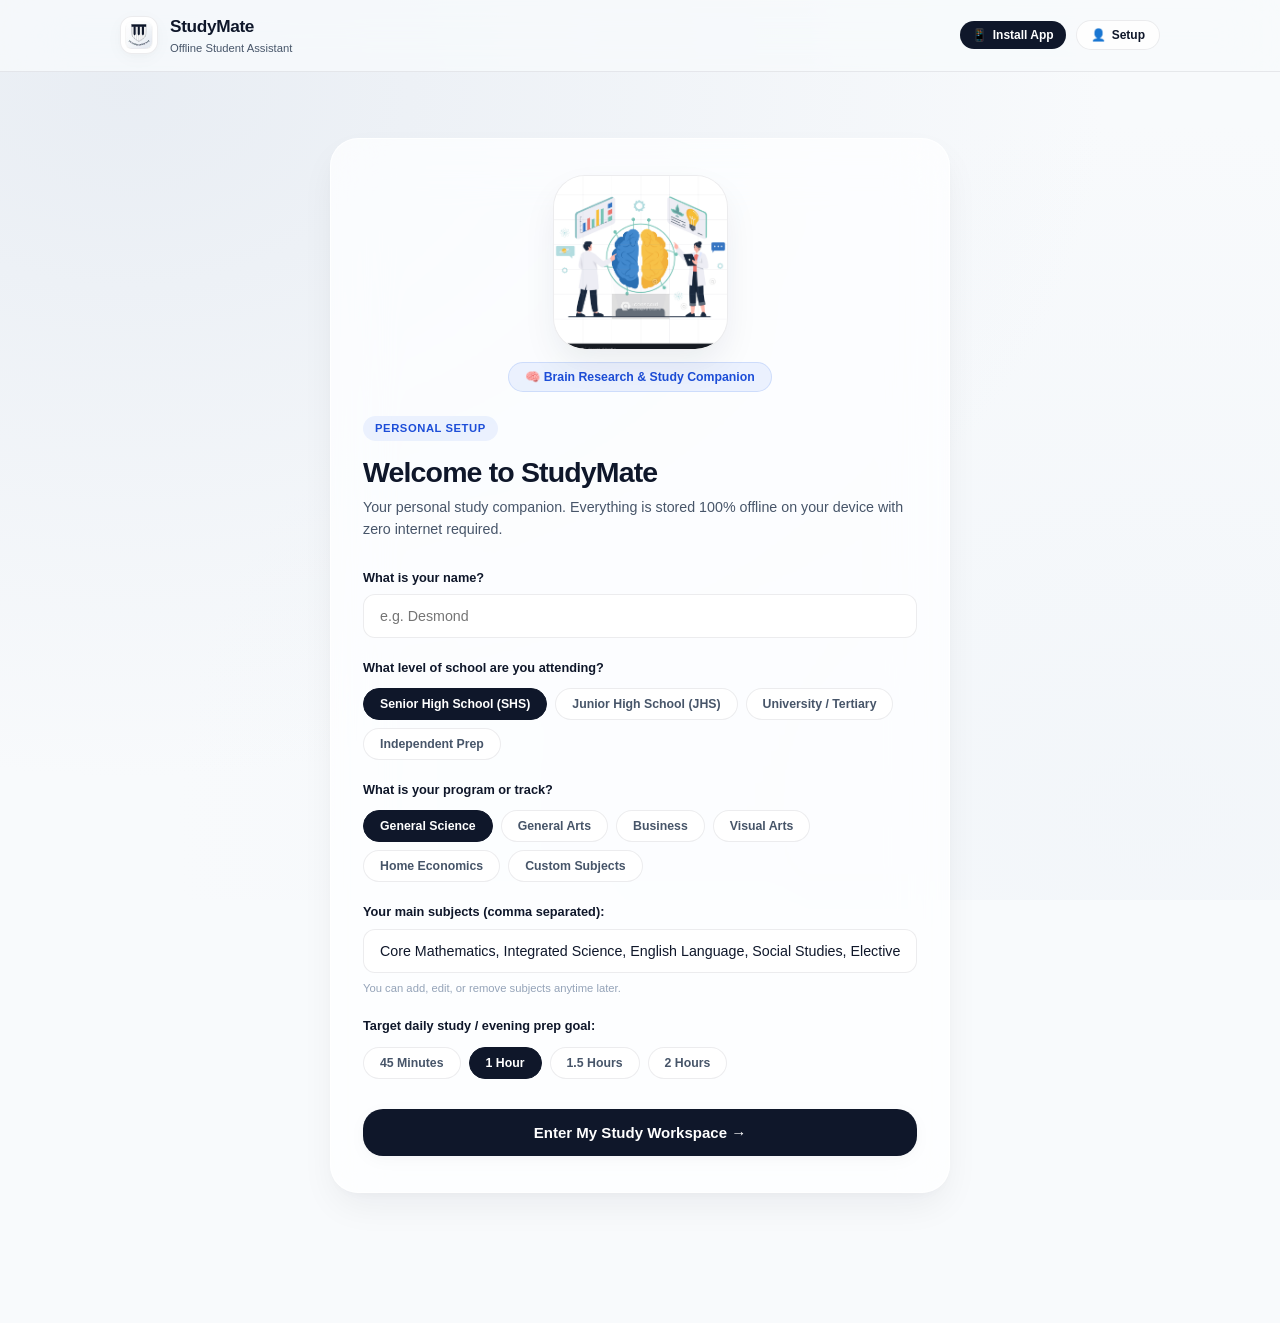
==== commit cb785126: "Feature Achimota School Administration Block as frosted glass showcase background" ====
--- a/android/app/src/main/assets/www/index.html
+++ b/android/app/src/main/assets/www/index.html
@@ -22,7 +22,8 @@
     <header class="app-header">
       <div class="header-inner">
         <div class="brand-group">
-          <div class="brand-mark" style="padding: 2px;"><img src="icon.svg" alt="Achimota School Badge" style="width: 28px; height: 28px; border-radius: 6px; display: block;"></div>
+          <div class="brand-mark" style="padding: 2px;"><img src="icon.svg" alt="Achimota School Badge"
+              style="width: 28px; height: 28px; border-radius: 6px; display: block;"></div>
           <div>
             <h1 class="brand-text-title">StudyMate</h1>
             <p class="brand-text-sub">Offline Student Assistant</p>
@@ -430,15 +431,20 @@
         <div id="tab-about" class="tab-pane" style="display: none;">
           <div class="liquid-section">
 
-            <!-- Hero Banner -->
+            <!-- Hero Banner: Achimota Administration Frosted Glass Showcase -->
             <div class="about-hero-banner">
-              <div class="about-hero-icon">🧠</div>
+              <div class="about-hero-crest">
+                <img src="icon.svg" alt="Achimota School Crest" class="about-crest-img">
+              </div>
+              <div style="display: flex; justify-content: center; margin-bottom: 8px;">
+                <span class="item-tag tag-blue" style="font-size: 0.72rem; padding: 3px 12px; letter-spacing: 0.04em;">🏛️ ACHIMOTA ADMINISTRATION &bull; MOTOWN</span>
+              </div>
               <h2 class="about-hero-title">StudyMate</h2>
-              <p class="about-hero-sub">Built with passion by brothers who understand the grind.</p>
+              <p class="about-hero-sub">"Ut Omnes Unum Sint" &mdash; Crafted with passion for Ghanaian students aiming for academic excellence.</p>
               <div class="about-hero-badges">
                 <span class="item-tag tag-blue">v1.0</span>
                 <span class="item-tag tag-green">100% Offline</span>
-                <span class="item-tag">Open Spirit</span>
+                <span class="item-tag">Motown Spirit</span>
               </div>
             </div>
 
--- a/android/app/src/main/assets/www/styles.css
+++ b/android/app/src/main/assets/www/styles.css
@@ -1360,12 +1360,58 @@
    ================================================================ */
 
 .about-hero-banner {
+  position: relative;
   text-align: center;
-  padding: 28px 20px 22px;
+  padding: 44px 24px 34px;
   background: var(--surface-card);
   border-radius: var(--radius-lg);
-  border: 1px solid var(--border-light);
-  margin-bottom: 4px;
+  border: 1px solid rgba(255, 255, 255, 0.8);
+  box-shadow: 0 16px 36px -6px rgba(15, 23, 42, 0.08), 0 2px 8px rgba(15, 23, 42, 0.04);
+  overflow: hidden;
+  margin-bottom: 12px;
+  background-image: url('achimota_admin.jpg');
+  background-size: cover;
+  background-position: center 36%;
+  background-repeat: no-repeat;
+}
+
+.about-hero-banner::before {
+  content: "";
+  position: absolute;
+  inset: 0;
+  background: linear-gradient(
+    135deg,
+    rgba(255, 255, 255, 0.88) 0%,
+    rgba(248, 250, 252, 0.82) 50%,
+    rgba(241, 245, 249, 0.88) 100%
+  );
+  backdrop-filter: blur(14px) saturate(160%);
+  -webkit-backdrop-filter: blur(14px) saturate(160%);
+  z-index: 1;
+}
+
+.about-hero-banner > * {
+  position: relative;
+  z-index: 2;
+}
+
+.about-hero-crest {
+  display: flex;
+  justify-content: center;
+  margin-bottom: 12px;
+}
+
+.about-crest-img {
+  width: 68px;
+  height: 68px;
+  border-radius: 18px;
+  box-shadow: 0 8px 24px rgba(15, 23, 42, 0.12), 0 2px 6px rgba(15, 23, 42, 0.06);
+  border: 1.5px solid rgba(255, 255, 255, 0.9);
+  transition: transform 0.3s ease;
+}
+
+.about-crest-img:hover {
+  transform: scale(1.06) rotate(-2deg);
 }
 
 .about-hero-icon {
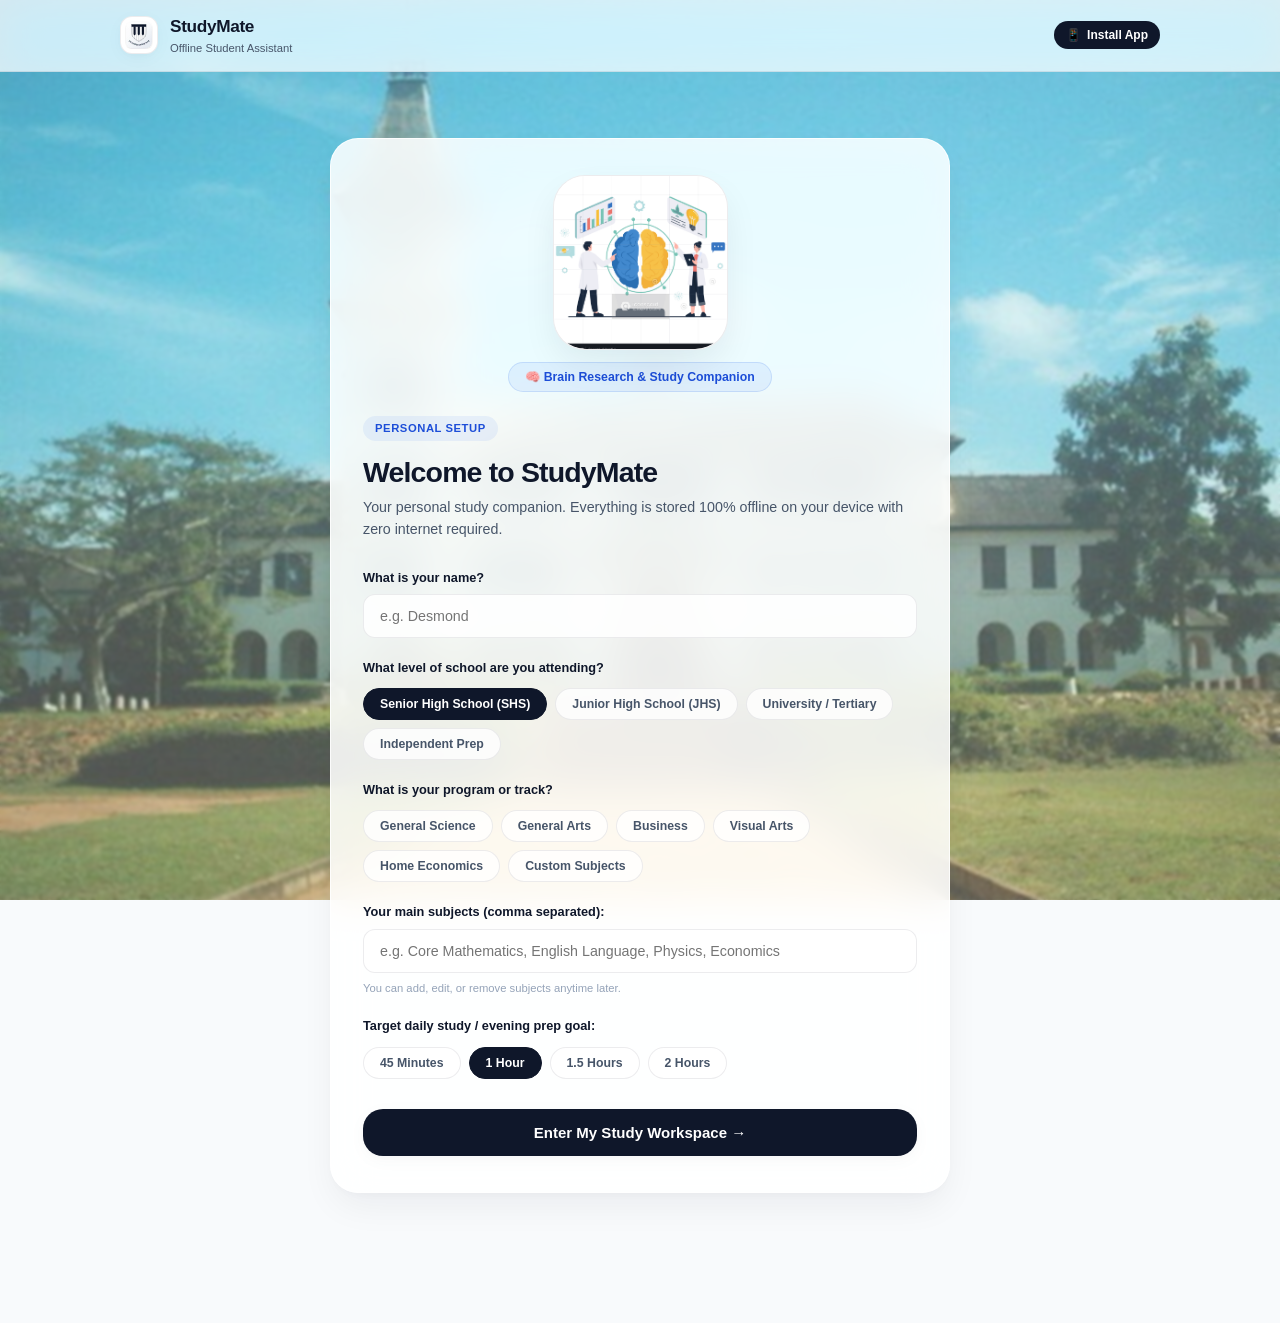
==== commit 88b865e4: "Fix: Overhaul mobile layout, background contrast, 6-tab grid, and update notification v7" ====
--- a/android/app/src/main/assets/www/index.html
+++ b/android/app/src/main/assets/www/index.html
@@ -88,7 +88,7 @@
             <div class="form-field-group">
               <label class="field-label">What is your program or track?</label>
               <div class="chip-options-grid" id="program-track-chips">
-                <button type="button" class="select-chip active" data-track="General Science">General Science</button>
+                <button type="button" class="select-chip" data-track="General Science">General Science</button>
                 <button type="button" class="select-chip" data-track="General Arts">General Arts</button>
                 <button type="button" class="select-chip" data-track="Business">Business</button>
                 <button type="button" class="select-chip" data-track="Visual Arts">Visual Arts</button>
@@ -101,7 +101,7 @@
             <div class="form-field-group">
               <label for="intro-subjects-input" class="field-label">Your main subjects (comma separated):</label>
               <input type="text" id="intro-subjects-input" class="input-liquid"
-                value="Core Mathematics, Integrated Science, English Language, Social Studies, Elective Mathematics, Physics, Chemistry, Biology">
+                placeholder="e.g. Core Mathematics, English Language, Physics, Economics">
               <span class="field-hint">You can add, edit, or remove subjects anytime later.</span>
             </div>
 
@@ -437,10 +437,13 @@
                 <img src="icon.svg" alt="Achimota School Crest" class="about-crest-img">
               </div>
               <div style="display: flex; justify-content: center; margin-bottom: 8px;">
-                <span class="item-tag tag-blue" style="font-size: 0.72rem; padding: 3px 12px; letter-spacing: 0.04em;">🏛️ ACHIMOTA ADMINISTRATION &bull; MOTOWN</span>
+                <span class="item-tag tag-blue"
+                  style="font-size: 0.72rem; padding: 3px 12px; letter-spacing: 0.04em;">🏛️ ACHIMOTA ADMINISTRATION
+                  &bull; MOTOWN</span>
               </div>
               <h2 class="about-hero-title">StudyMate</h2>
-              <p class="about-hero-sub">"Ut Omnes Unum Sint" &mdash; Crafted with passion for Ghanaian students aiming for academic excellence.</p>
+              <p class="about-hero-sub">"Ut Omnes Unum Sint" &mdash; Crafted with passion for Ghanaian students aiming
+                for academic excellence.</p>
               <div class="about-hero-badges">
                 <span class="item-tag tag-blue">v1.0</span>
                 <span class="item-tag tag-green">100% Offline</span>
@@ -993,6 +996,23 @@
     </div>
   </div>
 
+  <!-- ══ UPDATE NOTIFICATION BANNER ══ -->
+  <div id="update-banner" class="update-banner" style="display:none;" role="alert" aria-live="polite">
+    <div class="update-banner-inner">
+      <div class="update-banner-left">
+        <span class="update-banner-icon">🎉</span>
+        <div>
+          <div class="update-banner-title">New Update Available!</div>
+          <div class="update-banner-sub">StudyMate has been updated with new improvements.</div>
+        </div>
+      </div>
+      <div class="update-banner-actions">
+        <button id="btn-update-refresh" class="btn-update-refresh">Refresh Now</button>
+        <button id="btn-update-dismiss" class="btn-update-dismiss" title="Dismiss">✕</button>
+      </div>
+    </div>
+  </div>
+
   <!-- Offline Lottie Vector Animation Engine -->
   <script src="lottie.min.js"></script>
   <!-- Core JavaScript -->
--- a/android/app/src/main/assets/www/styles.css
+++ b/android/app/src/main/assets/www/styles.css
@@ -1,4 +1,4 @@
-/* ==========================================================================
+﻿/* ==========================================================================
    StudyMate - iPhone Liquidity UI Design System
    Minimalist Off-White Frosted Glassmorphism | Zero Glow | Full Fluid Layout
    ========================================================================== */
@@ -8,12 +8,12 @@
   --bg-page: #f8fafc;
   --bg-page-secondary: #f1f5f9;
 
-  /* Frosted Glassmorphic Cards (iPhone Liquidity) */
-  --glass-card: rgba(255, 255, 255, 0.75);
-  --glass-card-elevated: rgba(255, 255, 255, 0.9);
-  --glass-card-subtle: rgba(255, 255, 255, 0.5);
-  --glass-blur: blur(28px) saturate(190%);
-  --surface-card: rgba(255, 255, 255, 0.88);
+  /* Frosted Glassmorphic Cards (Apple Glass Liquidity) */
+  --glass-card: rgba(255, 255, 255, 0.88);
+  --glass-card-elevated: rgba(255, 255, 255, 0.94);
+  --glass-card-subtle: rgba(255, 255, 255, 0.75);
+  --glass-blur: blur(20px) saturate(180%);
+  --surface-card: rgba(255, 255, 255, 0.90);
   --surface-hover: rgba(15, 23, 42, 0.04);
 
   /* Hairline Borders */
@@ -85,17 +85,40 @@
   -moz-osx-font-smoothing: grayscale;
 }
 
-/* Fluid Liquid Layout (Full Screen, Adaptive & Spaced Out) */
+/* Fixed Achimota Administration Background - Reliable on Mobile & Desktop */
 .app-layout {
+  position: relative;
   width: 100%;
+  max-width: 100vw;
   min-height: 100vh;
   display: flex;
   flex-direction: column;
-  background:
-    radial-gradient(at 10% 10%, rgba(226, 232, 240, 0.7) 0px, transparent 60%),
-    radial-gradient(at 90% 90%, rgba(241, 245, 249, 0.8) 0px, transparent 60%),
-    var(--bg-page);
-  background-attachment: fixed;
+  background: transparent;
+  isolation: isolate;
+  overflow-x: hidden;
+}
+
+.app-layout::before {
+  content: "";
+  position: fixed;
+  inset: 0;
+  background-image: url('achimota_admin.jpg');
+  background-size: cover;
+  background-position: center top;
+  background-repeat: no-repeat;
+  z-index: -2;
+  pointer-events: none;
+}
+
+.app-layout::after {
+  content: "";
+  position: fixed;
+  inset: 0;
+  background: rgba(248, 250, 252, 0.28);
+  backdrop-filter: blur(1.5px);
+  -webkit-backdrop-filter: blur(1.5px);
+  z-index: -1;
+  pointer-events: none;
 }
 
 .content-wrapper {
@@ -104,6 +127,8 @@
   margin: 0 auto;
   padding: 24px 20px calc(100px + env(safe-area-inset-bottom, 0px)) 20px;
   flex: 1;
+  box-sizing: border-box;
+  overflow-x: hidden;
 }
 
 @media (min-width: 768px) {
@@ -1019,7 +1044,7 @@
   max-width: 360px;
 }
 
-/* Nuclear suppression — old illustration containers must NEVER render */
+/* Nuclear suppression Ã¢â‚¬â€ old illustration containers must NEVER render */
 .empty-state-illustration,
 .tab-illustration-capsule,
 .tab-illustration-img,
@@ -1164,7 +1189,7 @@
 }
 
 .ios-checkbox.checked::after {
-  content: "✓";
+  content: "Ã¢Å“â€œ";
   color: #ffffff;
   font-size: 13px;
   font-weight: 800;
@@ -1379,18 +1404,16 @@
   content: "";
   position: absolute;
   inset: 0;
-  background: linear-gradient(
-    135deg,
-    rgba(255, 255, 255, 0.88) 0%,
-    rgba(248, 250, 252, 0.82) 50%,
-    rgba(241, 245, 249, 0.88) 100%
-  );
+  background: linear-gradient(135deg,
+      rgba(255, 255, 255, 0.88) 0%,
+      rgba(248, 250, 252, 0.82) 50%,
+      rgba(241, 245, 249, 0.88) 100%);
   backdrop-filter: blur(14px) saturate(160%);
   -webkit-backdrop-filter: blur(14px) saturate(160%);
   z-index: 1;
 }
 
-.about-hero-banner > * {
+.about-hero-banner>* {
   position: relative;
   z-index: 2;
 }
@@ -1898,940 +1921,578 @@
   border-radius: var(--radius-lg, 16px);
 }
 
+
+
 /* ==========================================================================
-   MASTER-TIER MOBILE RESPONSIVE SYSTEM (iOS & Android Native Experience)
+   MASTER MOBILE RESPONSIVE SYSTEM — Single Source of Truth
+   Targeting: iPhone SE (375px), iPhone 14/15/16 (390-393px), Android (360-412px)
    ========================================================================== */
 
-/* Day selector pill toggle */
+/* Desktop: show full day names, hide short */
 @media (min-width: 641px) {
-  .day-short {
-    display: none;
-  }
-}
-
+  .day-short { display: none !important; }
+  .day-full { display: inline !important; }
+}
+
+/* Mobile: show short day names */
 @media (max-width: 640px) {
-  .day-full {
-    display: none;
-  }
-  .day-short {
-    display: inline;
-  }
-}
-
-/* 1. Global Viewport & Flow Guards */
-html,
-body,
-.app-layout {
+  .day-full { display: none !important; }
+  .day-short { display: inline !important; }
+}
+
+/* Global Zero-Horizontal-Overflow Guard */
+html, body, .app-layout {
+  width: 100% !important;
+  max-width: 100vw !important;
   overflow-x: hidden !important;
-  max-width: 100vw !important;
-}
-
-/* 2. Mobile Responsive Rules (Screens <= 640px) */
+  box-sizing: border-box !important;
+}
+
+/* ==========================================================================
+   MOBILE MEDIA QUERY (<= 640px)
+   ========================================================================== */
 @media (max-width: 640px) {
-  /* Layout & Spacing */
+
+  /* ---- Viewport & Layout Spacing ---- */
   .content-wrapper {
-    padding: 14px 12px calc(80px + env(safe-area-inset-bottom, 0px)) 12px !important;
-  }
-
-  /* Header */
+    width: 100% !important;
+    max-width: 100vw !important;
+    box-sizing: border-box !important;
+    padding: 10px 10px calc(80px + env(safe-area-inset-bottom, 0px)) 10px !important;
+    overflow-x: hidden !important;
+  }
+
+  /* ---- Header: Compact Single-Row Mobile Header ---- */
   .app-header {
-    padding: 10px 14px !important;
-  }
-
+    width: 100% !important;
+    max-width: 100vw !important;
+    box-sizing: border-box !important;
+    padding: 8px 12px !important;
+  }
+  .header-inner {
+    width: 100% !important;
+    display: flex !important;
+    align-items: center !important;
+    justify-content: space-between !important;
+    gap: 8px !important;
+  }
   .brand-group {
+    display: flex !important;
+    align-items: center !important;
     gap: 8px !important;
-  }
-
+    min-width: 0 !important;
+    flex-shrink: 1 !important;
+  }
   .brand-mark {
-    width: 32px !important;
-    height: 32px !important;
-    font-size: 16px !important;
-  }
-
+    width: 28px !important;
+    height: 28px !important;
+    border-radius: 8px !important;
+    flex-shrink: 0 !important;
+  }
+  .brand-mark img {
+    width: 22px !important;
+    height: 22px !important;
+  }
   .brand-text-title {
     font-size: 1.05rem !important;
-  }
-
+    font-weight: 800 !important;
+    white-space: nowrap !important;
+  }
   .brand-text-sub {
     display: none !important;
   }
-
   .header-controls {
+    display: flex !important;
+    align-items: center !important;
     gap: 6px !important;
-  }
-
-  #btn-install-apk {
-    padding: 6px 10px !important;
-    font-size: 0.78rem !important;
-  }
-
-  #btn-install-apk .btn-apk-label {
-    display: none !important;
-  }
-
+    flex-shrink: 0 !important;
+  }
+  #btn-install-apk,
   #btn-header-profile {
     padding: 6px 10px !important;
     font-size: 0.78rem !important;
-  }
-
+    min-height: 34px !important;
+    border-radius: 9999px !important;
+  }
+  #btn-install-apk .btn-apk-label,
   #header-user-label {
     display: none !important;
   }
 
-  /* Bottom Navigation: True Mobile App Tab Bar */
+  /* ---- True iOS/Android Bottom App Tab Bar ---- */
   .segmented-nav-container {
     position: fixed !important;
     bottom: 0 !important;
     left: 0 !important;
     right: 0 !important;
+    top: auto !important;
+    width: 100vw !important;
+    max-width: 100vw !important;
+    box-sizing: border-box !important;
+    margin: 0 !important;
     padding: 0 !important;
-    z-index: 950 !important;
+    z-index: 999 !important;
     pointer-events: auto !important;
-    background: rgba(255, 255, 255, 0.94) !important;
+    display: block !important;
+    background: rgba(255, 255, 255, 0.96) !important;
     backdrop-filter: blur(24px) saturate(190%) !important;
     -webkit-backdrop-filter: blur(24px) saturate(190%) !important;
     border-top: 1px solid rgba(15, 23, 42, 0.08) !important;
-    box-shadow: 0 -4px 16px rgba(15, 23, 42, 0.04) !important;
-  }
-
+    box-shadow: 0 -4px 18px rgba(15, 23, 42, 0.06) !important;
+  }
   .segmented-nav {
-    display: flex !important;
+    display: grid !important;
+    grid-template-columns: repeat(6, 1fr) !important;
     width: 100% !important;
-    max-width: 100vw !important;
+    max-width: 100% !important;
+    box-sizing: border-box !important;
+    margin: 0 !important;
+    padding: 6px 2px calc(8px + env(safe-area-inset-bottom, 0px)) 2px !important;
+    gap: 1px !important;
+    border: none !important;
     border-radius: 0 !important;
-    border: none !important;
     background: transparent !important;
     box-shadow: none !important;
-    padding: 6px 2px calc(6px + env(safe-area-inset-bottom, 0px)) 2px !important;
-    gap: 2px !important;
-    justify-content: space-around !important;
-    overflow-x: hidden !important;
-  }
-
+    overflow: visible !important;
+  }
   .segment-btn {
-    flex: 1 !important;
-    min-width: 0 !important;
-    padding: 5px 2px !important;
     display: flex !important;
     flex-direction: column !important;
     align-items: center !important;
     justify-content: center !important;
+    padding: 4px 1px !important;
+    min-width: 0 !important;
     gap: 2px !important;
     border-radius: 8px !important;
-    font-size: 0.65rem !important;
-    font-weight: 600 !important;
+    background: transparent !important;
     color: var(--text-secondary, #64748b) !important;
-  }
-
+    font-size: 0.6rem !important;
+    border: none !important;
+  }
   .segment-btn .nav-icon {
     font-size: 1.15rem !important;
     line-height: 1 !important;
-  }
-
+    display: block !important;
+  }
   .segment-btn .nav-label {
-    font-size: 0.64rem !important;
-    line-height: 1 !important;
-    letter-spacing: -0.01em !important;
+    font-size: 0.58rem !important;
+    line-height: 1.1 !important;
     white-space: nowrap !important;
-  }
-
+    overflow: hidden !important;
+    text-overflow: ellipsis !important;
+    max-width: 100% !important;
+    display: block !important;
+  }
   .segment-btn.active {
     background: rgba(15, 23, 42, 0.06) !important;
     color: var(--text-primary, #0f172a) !important;
+    font-weight: 700 !important;
     box-shadow: none !important;
-    font-weight: 700 !important;
-  }
-
-  /* Cards & Padding Reduction */
+  }
+
+  /* ---- Card Foundations: 100% Width & Touch Padding ---- */
+  .dashboard-view {
+    gap: 14px !important;
+    width: 100% !important;
+    box-sizing: border-box !important;
+  }
   .liquid-card,
   .liquid-assistant-card,
   .intro-hero-card,
   .backup-vault-card,
-  .install-apk-card {
+  .install-apk-card,
+  .horizon-card,
+  .kit-card {
+    width: 100% !important;
+    max-width: 100% !important;
+    box-sizing: border-box !important;
     padding: 16px 14px !important;
-    border-radius: var(--radius-md, 14px) !important;
-  }
-
+    border-radius: 18px !important;
+    overflow-x: hidden !important;
+  }
+
+  /* ---- Initial Intro / Setup Screen ---- */
   .intro-container {
-    margin: 12px auto !important;
-  }
-
+    width: 100% !important;
+    max-width: 100% !important;
+    box-sizing: border-box !important;
+    margin: 6px 0 !important;
+  }
+  .intro-hero-card {
+    padding: 18px 14px !important;
+  }
   .intro-title {
-    font-size: 1.55rem !important;
-  }
-
-  /* Section Headers & Action Rows */
+    font-size: 1.45rem !important;
+    line-height: 1.25 !important;
+  }
+  .intro-subtitle {
+    font-size: 0.88rem !important;
+    line-height: 1.4 !important;
+  }
+  .intro-mascot-wrapper {
+    margin-bottom: 14px !important;
+  }
+  .mascot-capsule-mini {
+    width: 96px !important;
+    height: 96px !important;
+    border-radius: 20px !important;
+  }
+  .intro-form {
+    margin-top: 18px !important;
+    gap: 14px !important;
+  }
+  .btn-start-workspace {
+    width: 100% !important;
+    padding: 14px 18px !important;
+    font-size: 0.95rem !important;
+    border-radius: 14px !important;
+  }
+
+  /* ---- Chip Option Grids (Wrap Cleanly) ---- */
+  .chip-options-grid {
+    display: flex !important;
+    flex-wrap: wrap !important;
+    gap: 6px !important;
+    width: 100% !important;
+    box-sizing: border-box !important;
+  }
+  .select-chip {
+    padding: 7px 11px !important;
+    font-size: 0.76rem !important;
+    flex: 0 0 auto !important;
+  }
+
+  /* ---- Section Headers ---- */
   .section-header-row {
     flex-wrap: wrap !important;
-    gap: 10px !important;
+    gap: 8px !important;
     align-items: flex-start !important;
   }
-
   .section-title {
     font-size: 1.05rem !important;
   }
 
-  /* WASSCE Horizon Countdown */
-  .horizon-card {
-    padding: 16px 14px !important;
-  }
-
-  .horizon-countdown-row {
+  /* ---- Assistant Hub Tab ---- */
+  .liquid-assistant-card {
+    gap: 12px !important;
+  }
+  .assistant-user-greeting {
+    font-size: 1.35rem !important;
+  }
+  .assistant-copilot-tag {
+    font-size: 0.68rem !important;
+    padding: 3px 9px !important;
+  }
+  .assistant-top-row {
+    flex-wrap: wrap !important;
+    gap: 6px !important;
+  }
+  .assistant-body-message {
+    font-size: 0.88rem !important;
+  }
+  .assistant-callout-liquid {
+    padding: 12px 14px !important;
     gap: 10px !important;
   }
 
-  .horizon-big-num {
-    font-size: 2.7rem !important;
-  }
-
-  .horizon-metrics-row {
-    grid-template-columns: repeat(3, 1fr) !important;
-    gap: 6px !important;
+  /* Quick Actions: Stack cleanly as touch buttons */
+  .quick-action-strip {
+    display: flex !important;
+    flex-direction: column !important;
+    width: 100% !important;
+    gap: 8px !important;
+  }
+  .quick-action-strip .btn-liquid {
+    width: 100% !important;
+    padding: 11px 16px !important;
+    font-size: 0.85rem !important;
+    justify-content: center !important;
     text-align: center !important;
-    padding-top: 12px !important;
-  }
-
-  .horizon-metric-divider {
-    display: none !important;
-  }
-
-  .metric-val {
-    font-size: 0.8rem !important;
-  }
-
-  .metric-lbl {
-    font-size: 0.62rem !important;
-  }
-
-  /* Anti-Sack Kit Guardian */
-  .kit-card {
-    padding: 16px 14px !important;
-  }
-
-  .kit-item-row {
-    padding: 10px 0 !important;
-    gap: 8px !important;
-  }
-
-  .kit-item-name {
-    font-size: 0.82rem !important;
-  }
-
-  /* Timetable Day Chips */
-  #timetable-day-chips {
-    display: flex !important;
-    flex-wrap: nowrap !important;
-    overflow-x: auto !important;
-    gap: 6px !important;
-    padding: 4px 2px 8px 2px !important;
-    -webkit-overflow-scrolling: touch !important;
-    scrollbar-width: none !important;
-  }
-
-  #timetable-day-chips::-webkit-scrollbar {
-    display: none !important;
-  }
-
-  #timetable-day-chips .select-chip {
-    flex: 1 0 auto !important;
-    padding: 7px 11px !important;
-    font-size: 0.78rem !important;
-    text-align: center !important;
-  }
-
-  /* Modals: Convert to iOS / Android Bottom Sheets */
-  .liquid-modal-overlay {
-    align-items: flex-end !important;
-    padding: 0 !important;
-  }
-
-  .liquid-modal-content {
-    max-width: 100% !important;
-    width: 100% !important;
-    max-height: 86vh !important;
-    overflow-y: auto !important;
-    border-radius: 20px 20px 0 0 !important;
-    padding: 20px 16px calc(24px + env(safe-area-inset-bottom, 0px)) 16px !important;
-    box-shadow: 0 -8px 30px rgba(15, 23, 42, 0.15) !important;
-    transform: translateY(100%) !important;
-  }
-
-  .liquid-modal-overlay.active .liquid-modal-content {
-    transform: translateY(0) !important;
-  }
-
-  /* Inputs: 16px font prevents iOS Safari auto-zoom */
-  .input-liquid,
-  select.input-liquid,
-  textarea.input-liquid {
-    font-size: 16px !important;
-  }
-
-  /* Timer Display */
-  #timer-display {
-    font-size: 3.2rem !important;
+    white-space: normal !important;
   }
 
   /* Mascot Companion Card */
   .mascot-companion-card {
-    padding: 14px !important;
-    gap: 12px !important;
-  }
-
+    padding: 12px !important;
+    gap: 10px !important;
+    flex-wrap: nowrap !important;
+  }
   .mascot-capsule {
     width: 68px !important;
     height: 68px !important;
     min-width: 68px !important;
     border-radius: 14px !important;
   }
-
-  .mascot-speech-text {
-    font-size: 0.8rem !important;
-    line-height: 1.4 !important;
-  }
-
-  /* About Tab Cards */
+  .mascot-speech-content {
+    min-width: 0 !important;
+  }
+  .mascot-speech-bubble {
+    padding: 10px 12px !important;
+  }
+  .mascot-speech-bubble p {
+    font-size: 0.82rem !important;
+    line-height: 1.35 !important;
+  }
+
+  /* ---- Exam Horizon (WASSCE Readiness) ---- */
+  .horizon-card {
+    padding: 16px 14px !important;
+  }
+  .horizon-header {
+    flex-wrap: wrap !important;
+    gap: 8px !important;
+  }
+  .horizon-big-num {
+    font-size: 2.2rem !important;
+  }
+  .horizon-days-stat {
+    gap: 10px !important;
+  }
+  .horizon-metrics-row {
+    display: grid !important;
+    grid-template-columns: repeat(3, 1fr) !important;
+    gap: 4px !important;
+    text-align: center !important;
+    padding-top: 10px !important;
+  }
+  .horizon-metric-divider {
+    display: none !important;
+  }
+  .metric-val {
+    font-size: 0.82rem !important;
+    font-weight: 800 !important;
+  }
+  .metric-lbl {
+    font-size: 0.58rem !important;
+    line-height: 1.2 !important;
+  }
+
+  /* ---- Anti-Sack Kit Guardian ---- */
+  .kit-card {
+    padding: 16px 14px !important;
+  }
+  .kit-header-row {
+    flex-wrap: wrap !important;
+    gap: 8px !important;
+  }
+  .kit-item-row {
+    padding: 9px 0 !important;
+    gap: 8px !important;
+  }
+  .kit-item-name {
+    font-size: 0.82rem !important;
+  }
+
+  /* ---- Timetable / Schedule 7-Day Grid ---- */
+  #timetable-day-chips {
+    display: grid !important;
+    grid-template-columns: repeat(7, 1fr) !important;
+    gap: 3px !important;
+    width: 100% !important;
+    box-sizing: border-box !important;
+    margin: 6px 0 12px 0 !important;
+  }
+  #timetable-day-chips .select-chip {
+    padding: 8px 0 !important;
+    font-size: 0.72rem !important;
+    font-weight: 700 !important;
+    text-align: center !important;
+    border-radius: 8px !important;
+    min-width: 0 !important;
+    width: 100% !important;
+  }
+
+  /* ---- Focus / Prep Timer ---- */
+  #timer-display {
+    font-size: 3.2rem !important;
+  }
+  .timer-mascot-capsule {
+    width: 160px !important;
+    height: 130px !important;
+  }
+
+  /* ---- About Tab ---- */
   .about-hero-banner {
-    padding: 24px 16px !important;
-  }
-
+    padding: 20px 14px !important;
+  }
   .about-hero-title {
-    font-size: 1.6rem !important;
-  }
-
+    font-size: 1.5rem !important;
+  }
   .about-dev-card {
-    padding: 16px 14px !important;
-    gap: 12px !important;
-  }
-
+    padding: 14px !important;
+    gap: 10px !important;
+  }
   .about-dev-avatar {
-    width: 42px !important;
-    height: 42px !important;
-    min-width: 42px !important;
-    font-size: 1.1rem !important;
-  }
-
+    width: 40px !important;
+    height: 40px !important;
+    min-width: 40px !important;
+    font-size: 1rem !important;
+  }
   .about-tech-grid {
     grid-template-columns: repeat(2, 1fr) !important;
   }
-}
-
-
-/* ==========================================================================
-   EXAM HORIZON (WASSCE / EXAM READINESS TRACKER) - Zero Neon, Pure Craft
-   ========================================================================== */
-.horizon-card {
-  background: var(--glass-card);
-  backdrop-filter: var(--glass-blur);
-  -webkit-backdrop-filter: var(--glass-blur);
-  border: 1px solid var(--border-light);
-  border-radius: var(--radius-lg);
-  padding: 26px 28px;
-  box-shadow: var(--shadow-soft);
-  display: flex;
-  flex-direction: column;
-  gap: 16px;
-  position: relative;
-  overflow: hidden;
-  transition: var(--transition-smooth);
-}
-
-.horizon-card:hover {
-  background: var(--surface-card);
-  box-shadow: var(--shadow-elevated);
-}
-
-.horizon-header {
-  display: flex;
-  align-items: flex-start;
-  justify-content: space-between;
-  gap: 12px;
-}
-
-.horizon-eyebrow {
-  display: inline-flex;
-  align-items: center;
-  gap: 6px;
-  font-size: 0.68rem;
-  font-weight: 800;
-  letter-spacing: 0.1em;
-  text-transform: uppercase;
-  color: var(--text-muted);
-}
-
-.horizon-name {
-  font-size: 1.25rem;
-  font-weight: 800;
-  color: var(--text-primary);
-  letter-spacing: -0.02em;
-  margin-top: 3px;
-}
-
-.btn-horizon-config {
-  background: rgba(15, 23, 42, 0.04);
-  border: 1px solid rgba(15, 23, 42, 0.09);
-  border-radius: var(--radius-pill);
-  padding: 5px 14px;
-  font-family: inherit;
-  font-size: 0.74rem;
-  font-weight: 600;
-  color: var(--text-secondary);
-  cursor: pointer;
-  transition: var(--transition-smooth);
-  display: inline-flex;
-  align-items: center;
-  gap: 5px;
-}
-
-.btn-horizon-config:hover {
-  background: rgba(15, 23, 42, 0.08);
-  color: var(--text-primary);
-  border-color: rgba(15, 23, 42, 0.16);
-}
-
-.horizon-days-stat {
-  display: flex;
-  align-items: baseline;
-  gap: 14px;
-  margin-top: 2px;
-}
-
-.horizon-big-num {
-  font-size: 3.8rem;
-  font-weight: 900;
-  letter-spacing: -0.05em;
-  line-height: 0.95;
-  color: var(--text-primary);
-  font-variant-numeric: tabular-nums;
-}
-
-.horizon-days-label-group {
-  display: flex;
-  flex-direction: column;
-  gap: 3px;
-}
-
-.horizon-days-unit {
-  font-size: 0.78rem;
-  font-weight: 800;
-  letter-spacing: 0.08em;
-  color: var(--text-secondary);
-  text-transform: uppercase;
-}
-
-.horizon-date-target {
-  font-size: 0.8rem;
-  font-weight: 600;
-  color: var(--text-muted);
-}
-
-.horizon-progress-track {
-  width: 100%;
-  height: 5px;
-  background: rgba(15, 23, 42, 0.06);
-  border-radius: 999px;
-  overflow: hidden;
-}
-
-.horizon-progress-bar {
-  height: 100%;
-  background: #0f172a;
-  border-radius: 999px;
-  transition: width 0.6s cubic-bezier(0.16, 1, 0.3, 1);
-}
-
-.horizon-metrics-row {
-  display: grid;
-  grid-template-columns: 1fr auto 1fr auto 1fr;
-  align-items: center;
-  gap: 14px;
-  padding-top: 14px;
-  border-top: 1px solid rgba(15, 23, 42, 0.06);
-}
-
-.horizon-metric {
-  display: flex;
-  flex-direction: column;
-  gap: 3px;
-}
-
-.metric-val {
-  font-size: 0.9rem;
-  font-weight: 700;
-  color: var(--text-primary);
-  font-variant-numeric: tabular-nums;
-}
-
-.metric-lbl {
-  font-size: 0.68rem;
-  font-weight: 500;
-  color: var(--text-muted);
-}
-
-.horizon-metric-divider {
-  width: 1px;
-  height: 26px;
-  background: rgba(15, 23, 42, 0.08);
-}
-
-/* ==========================================================================
-   CLASS READY GUARDIAN (ESSENTIAL KIT CHECKLIST) - Never get sacked
-   ========================================================================== */
-.kit-card {
-  background: var(--glass-card);
-  backdrop-filter: var(--glass-blur);
-  -webkit-backdrop-filter: var(--glass-blur);
-  border: 1px solid var(--border-light);
-  border-radius: var(--radius-lg);
-  padding: 24px 28px;
-  box-shadow: var(--shadow-soft);
-  display: flex;
-  flex-direction: column;
-  gap: 16px;
-  transition: var(--transition-smooth);
-}
-
-.kit-card:hover {
-  background: var(--surface-card);
-  box-shadow: var(--shadow-elevated);
-}
-
-.kit-header-row {
-  display: flex;
-  align-items: flex-start;
-  justify-content: space-between;
-  gap: 14px;
-}
-
-.kit-eyebrow-row {
-  display: flex;
-  align-items: center;
-  gap: 8px;
-  margin-bottom: 4px;
-}
-
-.kit-badge-shield {
-  font-size: 0.7rem;
-  font-weight: 800;
-  letter-spacing: 0.08em;
-  text-transform: uppercase;
-  color: var(--accent-blue);
-  background: var(--tag-bg-blue);
-  padding: 3px 10px;
-  border-radius: var(--radius-pill);
-}
-
-.kit-status-tag {
-  font-size: 0.72rem;
-  font-weight: 700;
-  color: var(--text-secondary);
-  background: rgba(15, 23, 42, 0.05);
-  padding: 3px 9px;
-  border-radius: var(--radius-pill);
-  transition: var(--transition-smooth);
-}
-
-.kit-status-tag.all-packed {
-  background: var(--tag-bg-green);
-  color: var(--tag-text-green);
-}
-
-.kit-title {
-  font-size: 1.15rem;
-  font-weight: 800;
-  color: var(--text-primary);
-  letter-spacing: -0.02em;
-}
-
-.kit-sub {
-  font-size: 0.78rem;
-  color: var(--text-secondary);
-  margin-top: 3px;
-  line-height: 1.45;
-}
-
-.kit-items-list {
-  display: flex;
-  flex-direction: column;
-  gap: 8px;
-}
-
-.kit-item-row {
-  display: flex;
-  align-items: center;
-  justify-content: space-between;
-  padding: 10px 14px;
-  border-radius: var(--radius-sm);
-  background: rgba(255, 255, 255, 0.65);
-  border: 1px solid rgba(15, 23, 42, 0.05);
-  transition: var(--transition-smooth);
-}
-
-.kit-item-row:hover {
-  background: rgba(255, 255, 255, 0.95);
-  border-color: rgba(15, 23, 42, 0.1);
-}
-
-.kit-item-row.packed {
-  opacity: 0.6;
-  background: rgba(248, 250, 252, 0.6);
-}
-
-.kit-item-row.packed .kit-item-name {
-  text-decoration: line-through;
-}
-
-.kit-item-left {
-  display: flex;
-  align-items: center;
-  gap: 12px;
-  flex: 1;
-}
-
-.kit-item-name {
-  font-size: 0.86rem;
-  font-weight: 600;
-  color: var(--text-primary);
-}
-
-.kit-item-subject-tag {
-  font-size: 0.68rem;
-  font-weight: 600;
-  color: var(--text-muted);
-}
-
-/* ==========================================================================
-   OFFLINE DATA VAULT & BACKUP STYLES
-   ========================================================================== */
-.backup-vault-card {
-  margin: 18px 0;
-  padding: 22px 24px;
-}
-
-/* ==========================================================================
-   STANDALONE APK INSTALLER STYLES
-   ========================================================================== */
-.install-apk-card {
-  margin: 18px 0;
-  padding: 22px 24px;
-  border-radius: var(--radius-lg, 16px);
-}
-
-/* ==========================================================================
-   MASTER-TIER MOBILE RESPONSIVE SYSTEM (iOS & Android Native Experience)
-   ========================================================================== */
-
-/* Day selector pill toggle */
-@media (min-width: 641px) {
-  .day-short {
-    display: none;
-  }
-}
-
-@media (max-width: 640px) {
-  .day-full {
-    display: none;
-  }
-  .day-short {
-    display: inline;
-  }
-}
-
-/* 1. Global Viewport & Flow Guards */
-html,
-body,
-.app-layout {
-  overflow-x: hidden !important;
-  max-width: 100vw !important;
-}
-
-/* 2. Mobile Responsive Rules (Screens <= 640px) */
-@media (max-width: 640px) {
-  /* Layout & Spacing */
-  .content-wrapper {
-    padding: 14px 12px calc(80px + env(safe-area-inset-bottom, 0px)) 12px !important;
-  }
-
-  /* Header */
-  .app-header {
-    padding: 10px 14px !important;
-  }
-
-  .brand-group {
-    gap: 8px !important;
-  }
-
-  .brand-mark {
-    width: 32px !important;
-    height: 32px !important;
-    font-size: 16px !important;
-  }
-
-  .brand-text-title {
-    font-size: 1.05rem !important;
-  }
-
-  .brand-text-sub {
-    display: none !important;
-  }
-
-  .header-controls {
-    gap: 6px !important;
-  }
-
-  #btn-install-apk {
-    padding: 6px 10px !important;
-    font-size: 0.78rem !important;
-  }
-
-  #btn-install-apk .btn-apk-label {
-    display: none !important;
-  }
-
-  #btn-header-profile {
-    padding: 6px 10px !important;
-    font-size: 0.78rem !important;
-  }
-
-  #header-user-label {
-    display: none !important;
-  }
-
-  /* Bottom Navigation: True Mobile App Tab Bar */
-  .segmented-nav-container {
-    position: fixed !important;
-    bottom: 0 !important;
-    left: 0 !important;
-    right: 0 !important;
-    padding: 0 !important;
-    z-index: 950 !important;
-    pointer-events: auto !important;
-    background: rgba(255, 255, 255, 0.94) !important;
-    backdrop-filter: blur(24px) saturate(190%) !important;
-    -webkit-backdrop-filter: blur(24px) saturate(190%) !important;
-    border-top: 1px solid rgba(15, 23, 42, 0.08) !important;
-    box-shadow: 0 -4px 16px rgba(15, 23, 42, 0.04) !important;
-  }
-
-  .segmented-nav {
-    display: flex !important;
-    width: 100% !important;
-    max-width: 100vw !important;
-    border-radius: 0 !important;
-    border: none !important;
-    background: transparent !important;
-    box-shadow: none !important;
-    padding: 6px 2px calc(6px + env(safe-area-inset-bottom, 0px)) 2px !important;
-    gap: 2px !important;
-    justify-content: space-around !important;
-    overflow-x: hidden !important;
-  }
-
-  .segment-btn {
-    flex: 1 !important;
-    min-width: 0 !important;
-    padding: 5px 2px !important;
-    display: flex !important;
-    flex-direction: column !important;
-    align-items: center !important;
-    justify-content: center !important;
-    gap: 2px !important;
-    border-radius: 8px !important;
-    font-size: 0.65rem !important;
-    font-weight: 600 !important;
-    color: var(--text-secondary, #64748b) !important;
-  }
-
-  .segment-btn .nav-icon {
-    font-size: 1.15rem !important;
-    line-height: 1 !important;
-  }
-
-  .segment-btn .nav-label {
-    font-size: 0.64rem !important;
-    line-height: 1 !important;
-    letter-spacing: -0.01em !important;
-    white-space: nowrap !important;
-  }
-
-  .segment-btn.active {
-    background: rgba(15, 23, 42, 0.06) !important;
-    color: var(--text-primary, #0f172a) !important;
-    box-shadow: none !important;
-    font-weight: 700 !important;
-  }
-
-  /* Cards & Padding Reduction */
-  .liquid-card,
-  .liquid-assistant-card,
-  .intro-hero-card,
-  .backup-vault-card,
   .install-apk-card {
     padding: 16px 14px !important;
-    border-radius: var(--radius-md, 14px) !important;
-  }
-
-  .intro-container {
-    margin: 12px auto !important;
-  }
-
-  .intro-title {
-    font-size: 1.55rem !important;
-  }
-
-  /* Section Headers & Action Rows */
-  .section-header-row {
-    flex-wrap: wrap !important;
-    gap: 10px !important;
-    align-items: flex-start !important;
-  }
-
-  .section-title {
-    font-size: 1.05rem !important;
-  }
-
-  /* WASSCE Horizon Countdown */
-  .horizon-card {
-    padding: 16px 14px !important;
-  }
-
-  .horizon-countdown-row {
-    gap: 10px !important;
-  }
-
-  .horizon-big-num {
-    font-size: 2.7rem !important;
-  }
-
-  .horizon-metrics-row {
-    grid-template-columns: repeat(3, 1fr) !important;
-    gap: 6px !important;
-    text-align: center !important;
-    padding-top: 12px !important;
-  }
-
-  .horizon-metric-divider {
-    display: none !important;
-  }
-
-  .metric-val {
-    font-size: 0.8rem !important;
-  }
-
-  .metric-lbl {
-    font-size: 0.62rem !important;
-  }
-
-  /* Anti-Sack Kit Guardian */
-  .kit-card {
-    padding: 16px 14px !important;
-  }
-
-  .kit-item-row {
-    padding: 10px 0 !important;
-    gap: 8px !important;
-  }
-
-  .kit-item-name {
-    font-size: 0.82rem !important;
-  }
-
-  /* Timetable Day Chips */
-  #timetable-day-chips {
-    display: flex !important;
-    flex-wrap: nowrap !important;
-    overflow-x: auto !important;
-    gap: 6px !important;
-    padding: 4px 2px 8px 2px !important;
-    -webkit-overflow-scrolling: touch !important;
-    scrollbar-width: none !important;
-  }
-
-  #timetable-day-chips::-webkit-scrollbar {
-    display: none !important;
-  }
-
-  #timetable-day-chips .select-chip {
-    flex: 1 0 auto !important;
-    padding: 7px 11px !important;
-    font-size: 0.78rem !important;
-    text-align: center !important;
-  }
-
-  /* Modals: Convert to iOS / Android Bottom Sheets */
+  }
+
+  /* ---- Native Bottom Sheets for All Modals ---- */
   .liquid-modal-overlay {
     align-items: flex-end !important;
     padding: 0 !important;
   }
-
   .liquid-modal-content {
+    width: 100% !important;
     max-width: 100% !important;
-    width: 100% !important;
-    max-height: 86vh !important;
+    max-height: 88vh !important;
     overflow-y: auto !important;
-    border-radius: 20px 20px 0 0 !important;
+    border-radius: 22px 22px 0 0 !important;
     padding: 20px 16px calc(24px + env(safe-area-inset-bottom, 0px)) 16px !important;
-    box-shadow: 0 -8px 30px rgba(15, 23, 42, 0.15) !important;
+    box-shadow: 0 -8px 32px rgba(15, 23, 42, 0.2) !important;
     transform: translateY(100%) !important;
   }
-
   .liquid-modal-overlay.active .liquid-modal-content {
     transform: translateY(0) !important;
   }
 
-  /* Inputs: 16px font prevents iOS Safari auto-zoom */
+  /* Prevents iOS Safari auto-zoom on input focus */
   .input-liquid,
   select.input-liquid,
   textarea.input-liquid {
     font-size: 16px !important;
   }
 
-  /* Timer Display */
-  #timer-display {
-    font-size: 3.2rem !important;
-  }
-
-  /* Mascot Companion Card */
-  .mascot-companion-card {
-    padding: 14px !important;
-    gap: 12px !important;
-  }
-
-  .mascot-capsule {
-    width: 68px !important;
-    height: 68px !important;
-    min-width: 68px !important;
-    border-radius: 14px !important;
-  }
-
-  .mascot-speech-text {
-    font-size: 0.8rem !important;
-    line-height: 1.4 !important;
-  }
-
-  /* About Tab Cards */
-  .about-hero-banner {
-    padding: 24px 16px !important;
-  }
-
-  .about-hero-title {
-    font-size: 1.6rem !important;
-  }
-
-  .about-dev-card {
-    padding: 16px 14px !important;
-    gap: 12px !important;
-  }
-
-  .about-dev-avatar {
-    width: 42px !important;
-    height: 42px !important;
-    min-width: 42px !important;
-    font-size: 1.1rem !important;
-  }
-
-  .about-tech-grid {
-    grid-template-columns: repeat(2, 1fr) !important;
-  }
-}
-
+  .btn-liquid {
+    min-height: 42px !important;
+  }
+}
+
+/* ==========================================================================
+   EXTRA COMPACT SCREENS (<= 380px, e.g. iPhone SE / mini)
+   ========================================================================== */
+@media (max-width: 380px) {
+  .intro-title {
+    font-size: 1.3rem !important;
+  }
+  .mascot-capsule-mini {
+    width: 84px !important;
+    height: 84px !important;
+  }
+  .segment-btn .nav-label {
+    font-size: 0.52rem !important;
+  }
+  .segment-btn .nav-icon {
+    font-size: 1.05rem !important;
+  }
+  .assistant-user-greeting {
+    font-size: 1.2rem !important;
+  }
+  .horizon-big-num {
+    font-size: 1.9rem !important;
+  }
+}
+
+/* ==========================================================================
+   UPDATE NOTIFICATION BANNER
+   ========================================================================== */
+.update-banner {
+  position: fixed;
+  bottom: calc(75px + env(safe-area-inset-bottom, 0px));
+  left: 50%;
+  transform: translateX(-50%) translateY(20px);
+  z-index: 9000;
+  width: calc(100% - 20px);
+  max-width: 500px;
+  opacity: 0;
+  pointer-events: none;
+  transition: opacity 0.35s ease, transform 0.35s cubic-bezier(0.16, 1, 0.3, 1);
+}
+
+.update-banner.visible {
+  opacity: 1;
+  transform: translateX(-50%) translateY(0);
+  pointer-events: auto;
+}
+
+.update-banner-inner {
+  display: flex;
+  align-items: center;
+  justify-content: space-between;
+  gap: 12px;
+  background: rgba(15, 23, 42, 0.95);
+  backdrop-filter: blur(20px) saturate(180%);
+  -webkit-backdrop-filter: blur(20px) saturate(180%);
+  border: 1px solid rgba(255, 255, 255, 0.12);
+  border-radius: 16px;
+  padding: 12px 14px;
+  box-shadow: 0 16px 40px -4px rgba(15, 23, 42, 0.35);
+  flex-wrap: wrap;
+}
+
+.update-banner-left {
+  display: flex;
+  align-items: center;
+  gap: 10px;
+  flex: 1;
+  min-width: 0;
+}
+
+.update-banner-icon {
+  font-size: 1.4rem;
+  flex-shrink: 0;
+}
+
+.update-banner-title {
+  font-size: 0.85rem;
+  font-weight: 700;
+  color: #ffffff;
+  line-height: 1.3;
+}
+
+.update-banner-sub {
+  font-size: 0.72rem;
+  color: rgba(255, 255, 255, 0.65);
+  margin-top: 2px;
+  line-height: 1.3;
+}
+
+.update-banner-actions {
+  display: flex;
+  align-items: center;
+  gap: 8px;
+  flex-shrink: 0;
+}
+
+.btn-update-refresh {
+  background: #ffffff;
+  color: #0f172a;
+  border: none;
+  border-radius: 10px;
+  padding: 7px 14px;
+  font-size: 0.8rem;
+  font-weight: 700;
+  cursor: pointer;
+  font-family: inherit;
+  transition: background 0.2s, transform 0.15s;
+  white-space: nowrap;
+}
+
+.btn-update-refresh:hover {
+  background: #f1f5f9;
+  transform: scale(1.02);
+}
+
+.btn-update-dismiss {
+  background: rgba(255, 255, 255, 0.1);
+  color: rgba(255, 255, 255, 0.7);
+  border: none;
+  border-radius: 8px;
+  width: 28px;
+  height: 28px;
+  display: flex;
+  align-items: center;
+  justify-content: center;
+  cursor: pointer;
+  font-size: 0.8rem;
+  font-family: inherit;
+}
+
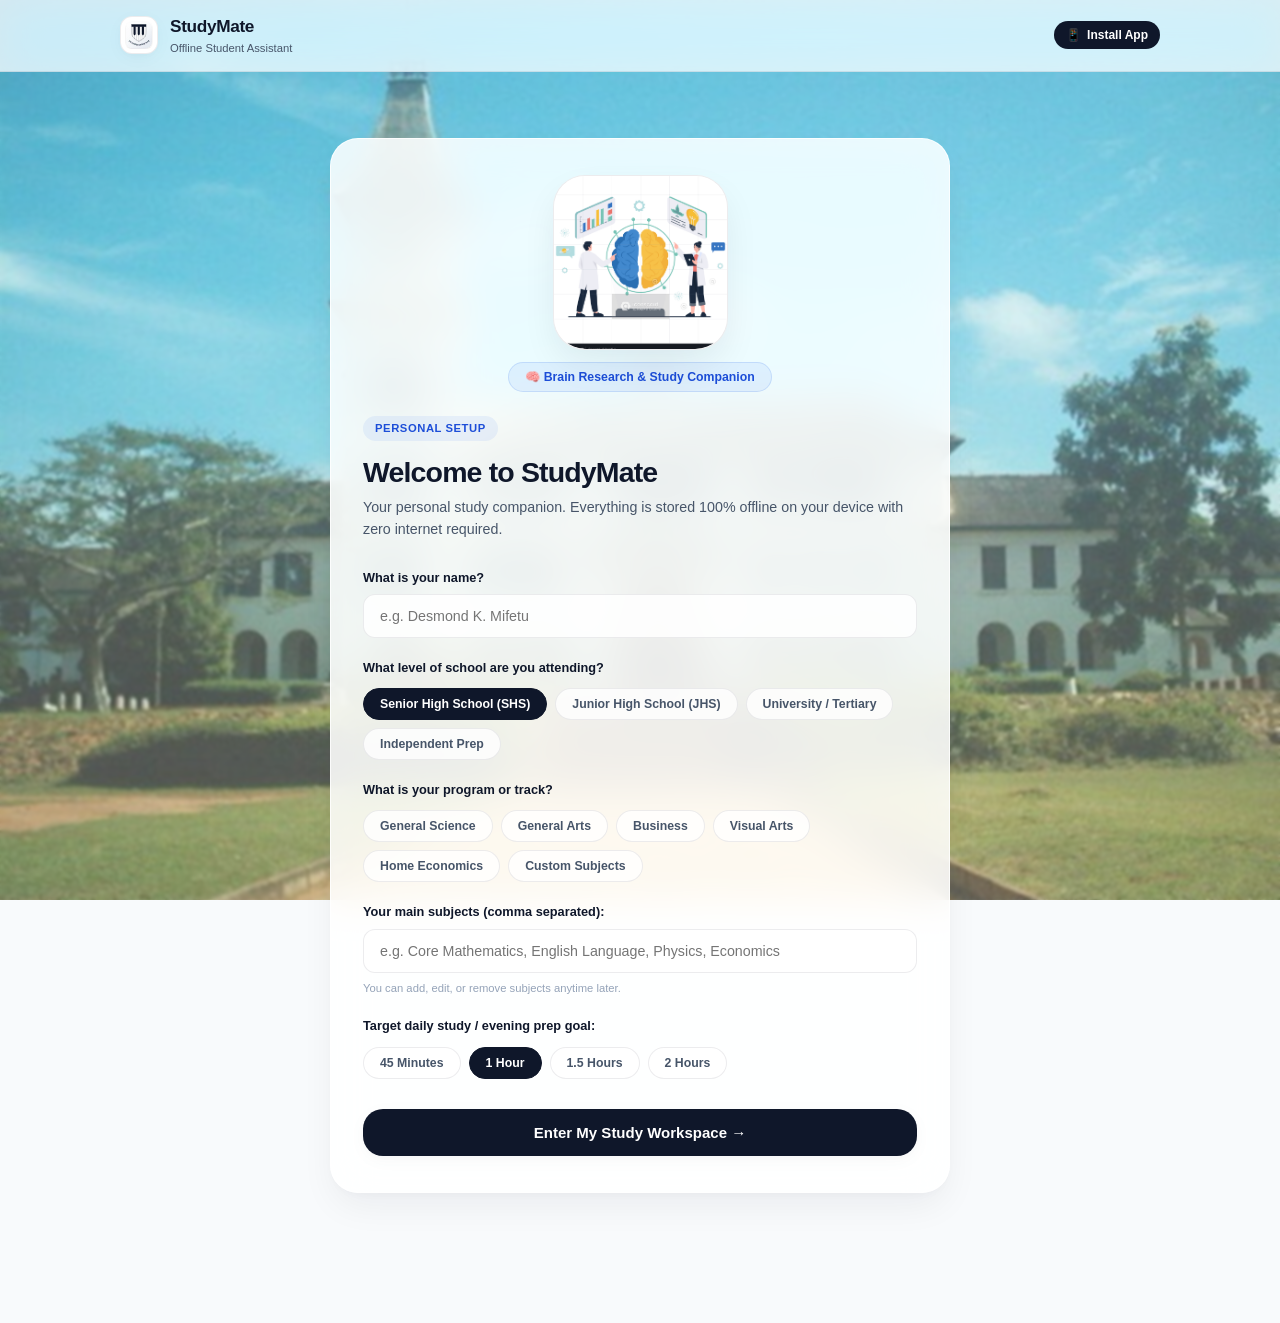
==== commit 61c0b479: "Update About page: Feature Desmond K. Mifetu as Founder & Lead Architect, Antigravity AI Co-Engineer" ====
--- a/android/app/src/main/assets/www/index.html
+++ b/android/app/src/main/assets/www/index.html
@@ -66,7 +66,7 @@
             <!-- Name Field -->
             <div class="form-field-group">
               <label for="intro-name" class="field-label">What is your name?</label>
-              <input type="text" id="intro-name" class="input-liquid" placeholder="e.g. Desmond" required
+              <input type="text" id="intro-name" class="input-liquid" placeholder="e.g. Desmond K. Mifetu" required
                 autocomplete="name">
             </div>
 
@@ -536,14 +536,12 @@
             <div class="about-dev-card">
               <div class="about-dev-avatar">D</div>
               <div class="about-dev-info">
-                <div class="about-dev-name">Desmond</div>
-                <div class="about-dev-role">Co-Founder &amp; Lead Developer</div>
-                <p class="about-dev-bio">The architect behind StudyMate. Desmond handles the core logic, UI systems, and
-                  the grand vision of what a student productivity tool should feel like. Ships features fast, thinks
-                  deep.</p>
+                <div class="about-dev-name">Desmond K. Mifetu</div>
+                <div class="about-dev-role">Founder &amp; Lead Architect</div>
+                <p class="about-dev-bio">The visionary and engineer behind StudyMate. Desmond conceived, designed, and built the application to provide Ghanaian students with an ultra-fast, 100% offline study companion for class tracking, boarding school prep, and WASSCE excellence.</p>
                 <div class="about-dev-tags">
-                  <span class="item-tag tag-blue">JavaScript</span>
-                  <span class="item-tag tag-green">UI/UX</span>
+                  <span class="item-tag tag-blue">Founder</span>
+                  <span class="item-tag tag-green">Lead Engineer</span>
                   <span class="item-tag">Architecture</span>
                 </div>
               </div>
@@ -551,18 +549,15 @@
 
             <!-- Dev Card 2 -->
             <div class="about-dev-card" style="margin-top: 14px;">
-              <div class="about-dev-avatar" style="background: linear-gradient(135deg, var(--accent-green), #34d399);">B
-              </div>
+              <div class="about-dev-avatar" style="background: linear-gradient(135deg, #10b981, #06b6d4); font-size: 1.3rem;">⚡</div>
               <div class="about-dev-info">
-                <div class="about-dev-name">#Brother</div>
-                <div class="about-dev-role">Co-Founder &amp; Creative Director</div>
-                <p class="about-dev-bio">The creative force. #Brother shapes the product experience, refines
-                  interactions, and ensures every detail feels right. If it looks good and feels smooth, that's his
-                  fingerprint.</p>
+                <div class="about-dev-name">Antigravity</div>
+                <div class="about-dev-role">AI Co-Engineer &bull; Google DeepMind</div>
+                <p class="about-dev-bio">Autonomous AI engineering partner collaborating with Desmond on responsive design architecture, offline-first systems, and liquidity UI styling.</p>
                 <div class="about-dev-tags">
-                  <span class="item-tag tag-green">Design</span>
-                  <span class="item-tag">Product</span>
-                  <span class="item-tag tag-blue">QA</span>
+                  <span class="item-tag tag-green">AI Pair Engineer</span>
+                  <span class="item-tag tag-blue">DeepMind</span>
+                  <span class="item-tag">Performance</span>
                 </div>
               </div>
             </div>
